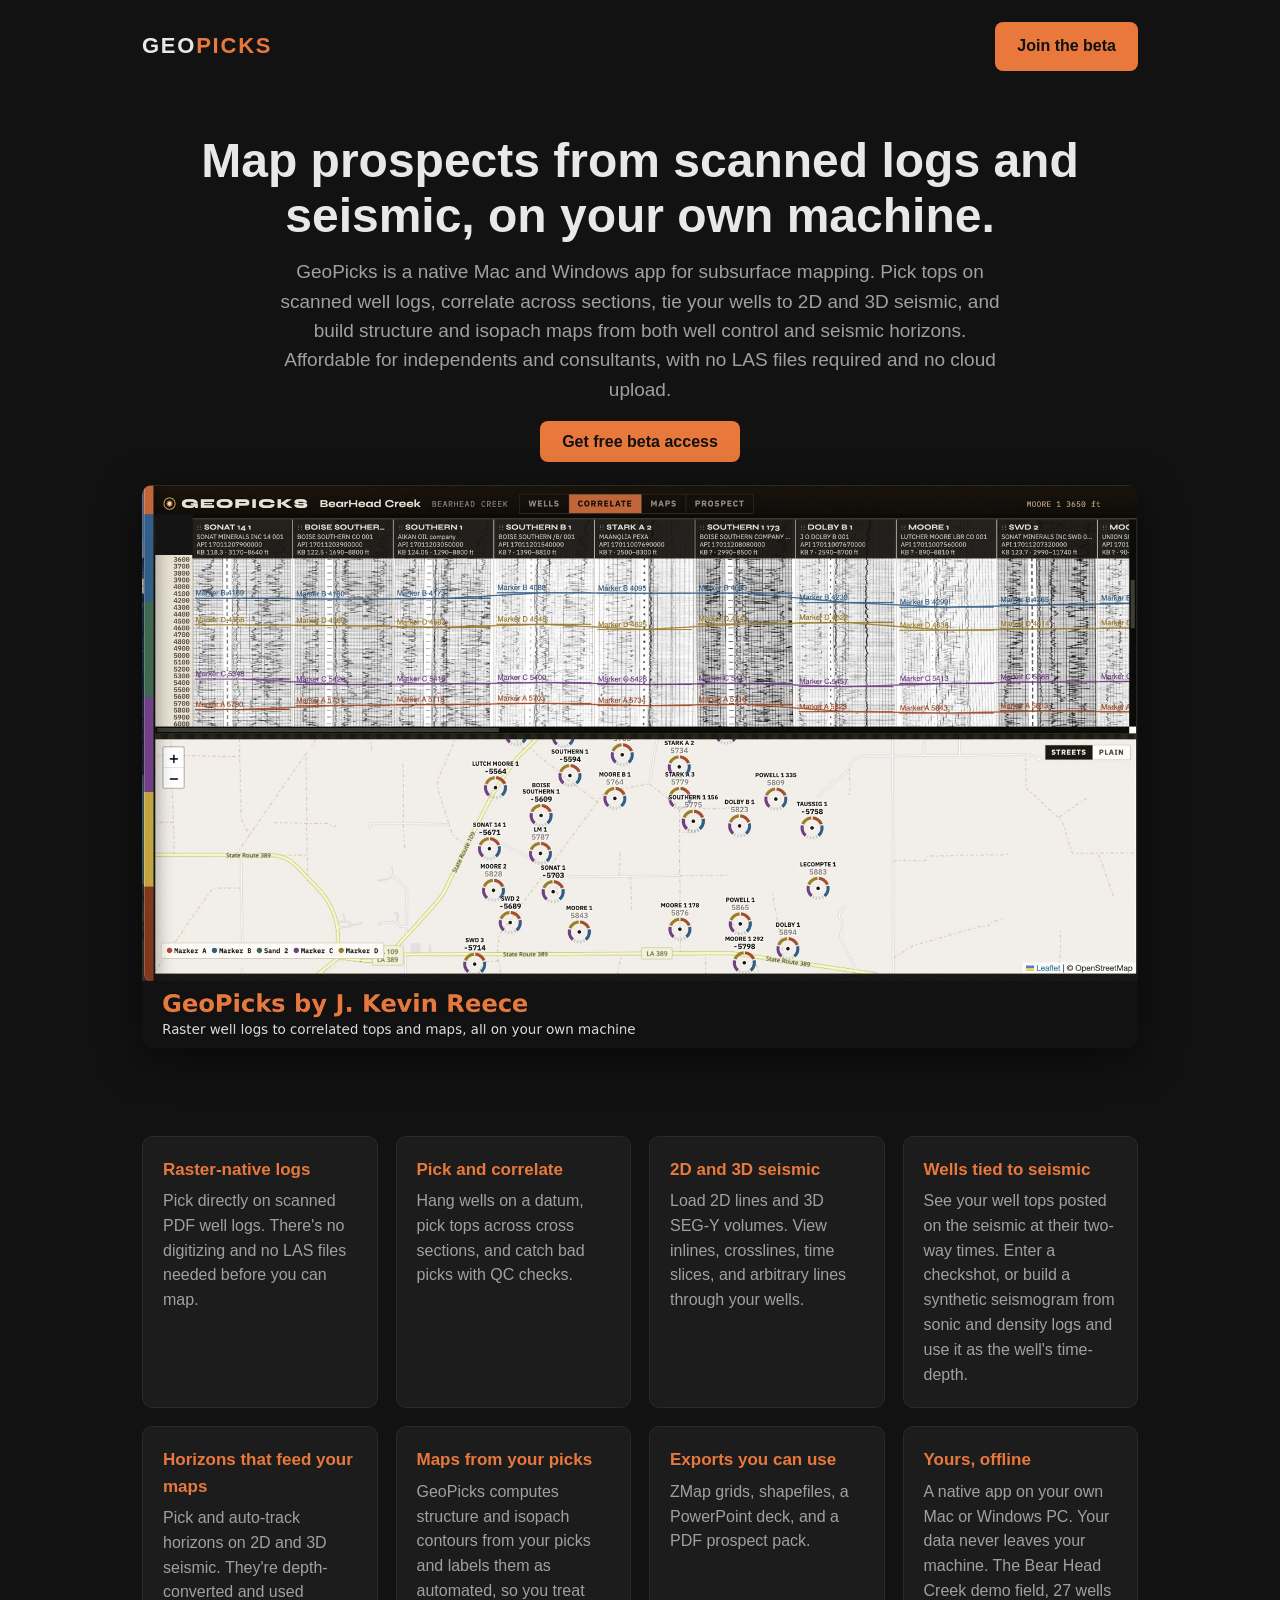
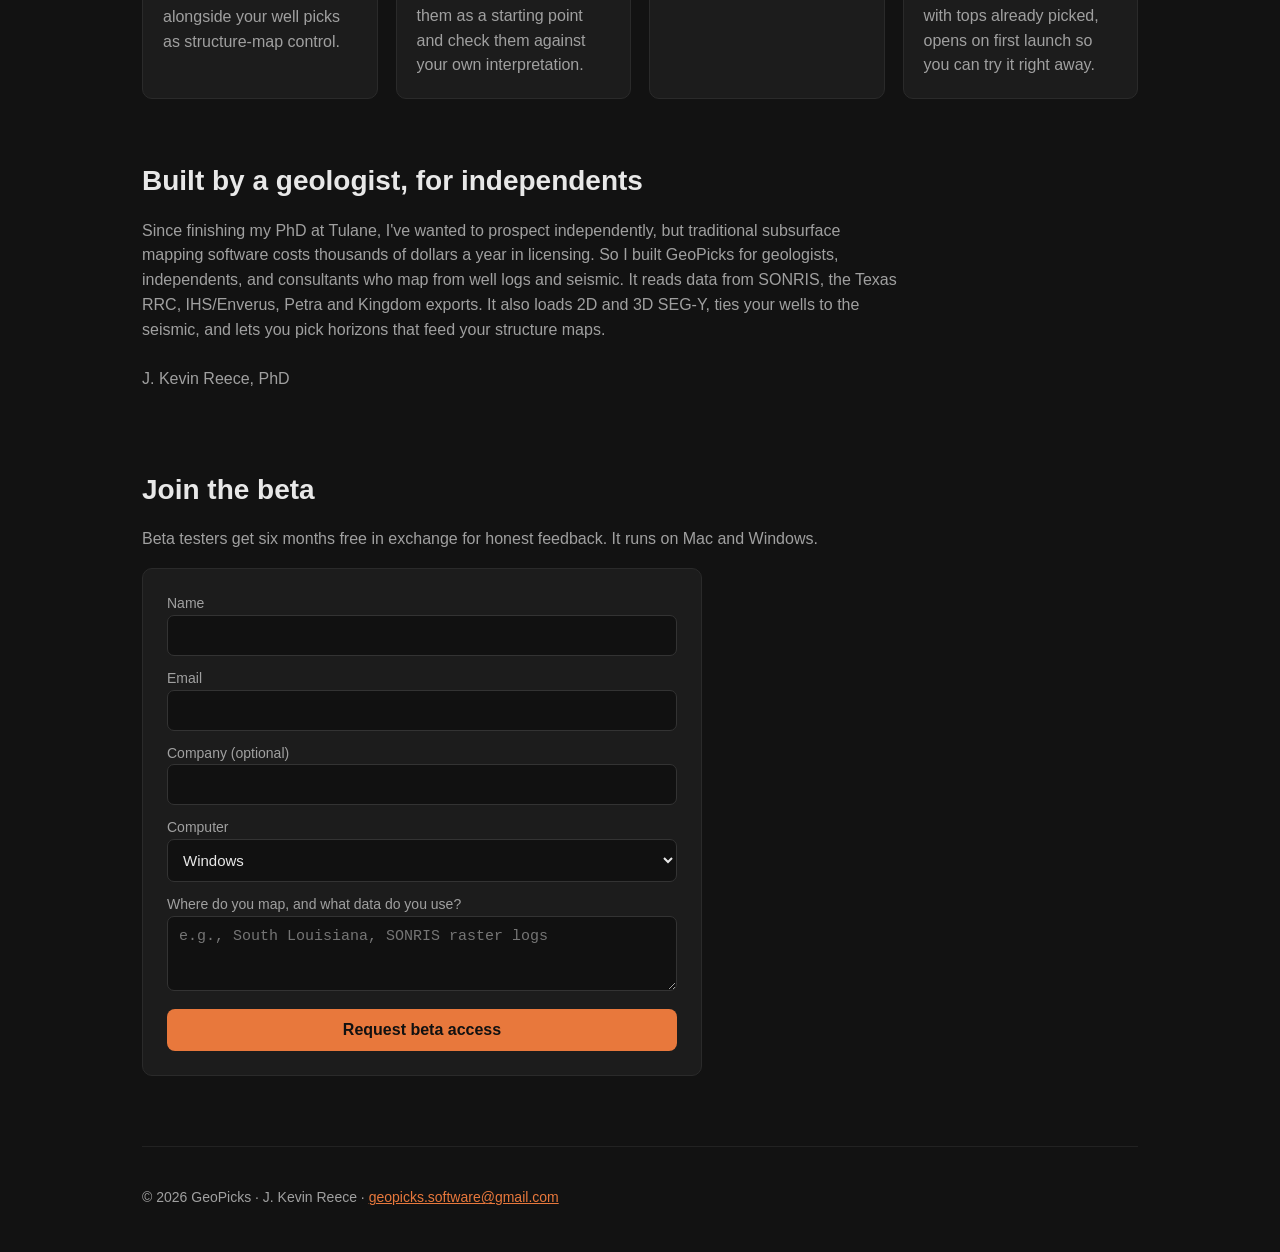
==== index.html @ 038df06c "Add files via upload" ====
<!doctype html><html lang="en"><head><meta charset="utf-8"><meta name="viewport" content="width=device-width,initial-scale=1">
<title>GeoPicks: subsurface mapping from raster well logs and seismic</title>
<meta name="description" content="GeoPicks is a Mac and Windows app for picking tops on scanned PDF well logs, tying wells to 2D and 3D seismic, and building structure and isopach maps from your picks. Runs on your own machine.">
<style>
:root{--o:#e8783c;--bg:#121212;--fg:#e8e8e8;--mut:#a0a0a0}
*{box-sizing:border-box}body{margin:0;font-family:-apple-system,Segoe UI,Roboto,Helvetica,Arial,sans-serif;background:var(--bg);color:var(--fg);line-height:1.55}
.wrap{max-width:1040px;margin:0 auto;padding:0 22px}
header{padding:22px 0;display:flex;justify-content:space-between;align-items:center}
.logo{font-weight:800;letter-spacing:.08em;font-size:22px}.logo span{color:var(--o)}
a.btn,button{background:var(--o);color:#111;border:0;border-radius:8px;padding:12px 22px;font-weight:700;font-size:16px;text-decoration:none;cursor:pointer}
.hero{padding:40px 0 20px;text-align:center}.hero h1{font-size:clamp(30px,5vw,48px);margin:0 0 14px;line-height:1.15}
.hero p{color:var(--mut);font-size:19px;max-width:720px;margin:0 auto 26px}
.shot{margin:30px 0;border-radius:10px;width:100%;box-shadow:0 10px 40px #0008}
.grid{display:grid;grid-template-columns:repeat(auto-fit,minmax(230px,1fr));gap:18px;margin:30px 0}
.ty{background:#1c1c1c;border:1px solid #2a2a2a;border-radius:10px;padding:24px;max-width:560px}.ty h3{margin:0 0 10px;color:var(--o)}.ty p,.ty li{color:var(--mut)}.ty .dl{display:flex;flex-wrap:wrap;gap:10px;margin:14px 0}.err{color:#ff8a80;font-size:14px;margin:0}
[hidden]{display:none!important}a{color:var(--o)}.card{background:#1c1c1c;border:1px solid #2a2a2a;border-radius:10px;padding:20px}.card h3{margin:0 0 6px;color:var(--o);font-size:17px}.card p{margin:0;color:var(--mut)}
section{padding:30px 0}h2{font-size:28px;margin:0 0 12px}
form{background:#1c1c1c;border:1px solid #2a2a2a;border-radius:10px;padding:24px;display:grid;gap:12px;max-width:560px}
input,select,textarea{width:100%;padding:11px;border-radius:7px;border:1px solid #333;background:#111;color:var(--fg);font-size:15px}
label{font-size:14px;color:var(--mut)}footer{color:var(--mut);font-size:14px;padding:40px 0;border-top:1px solid #222;margin-top:40px}
</style></head><body>
<div class="wrap">
<header><div class="logo">GEO<span>PICKS</span></div><a class="btn" href="#beta">Join the beta</a></header>
<div class="hero">
<h1>Map prospects from scanned logs and seismic, on your own machine.</h1>
<p>GeoPicks is a native Mac and Windows app for subsurface mapping. Pick tops on scanned well logs, correlate across sections, tie your wells to 2D and 3D seismic, and build structure and isopach maps from both well control and seismic horizons. Affordable for independents and consultants, with no LAS files required and no cloud upload.</p>
<a class="btn" href="#beta">Get free beta access</a>
<img class="shot" src="screenshot.jpg" alt="GeoPicks correlation panel and basemap for a 27-well Louisiana field">
</div>
<div class="grid">
<div class="card"><h3>Raster-native logs</h3><p>Pick directly on scanned PDF well logs. There's no digitizing and no LAS files needed before you can map.</p></div>
<div class="card"><h3>Pick and correlate</h3><p>Hang wells on a datum, pick tops across cross sections, and catch bad picks with QC checks.</p></div>
<div class="card"><h3>2D and 3D seismic</h3><p>Load 2D lines and 3D SEG-Y volumes. View inlines, crosslines, time slices, and arbitrary lines through your wells.</p></div>
<div class="card"><h3>Wells tied to seismic</h3><p>See your well tops posted on the seismic at their two-way times. Enter a checkshot, or build a synthetic seismogram from sonic and density logs and use it as the well's time-depth.</p></div>
<div class="card"><h3>Horizons that feed your maps</h3><p>Pick and auto-track horizons on 2D and 3D seismic. They're depth-converted and used alongside your well picks as structure-map control.</p></div>
<div class="card"><h3>Maps from your picks</h3><p>GeoPicks computes structure and isopach contours from your picks and labels them as automated, so you treat them as a starting point and check them against your own interpretation.</p></div>
<div class="card"><h3>Exports you can use</h3><p>ZMap grids, shapefiles, a PowerPoint deck, and a PDF prospect pack.</p></div>
<div class="card"><h3>Yours, offline</h3><p>A native app on your own Mac or Windows PC. Your data never leaves your machine. The Bear Head Creek demo field, 27 wells with tops already picked, opens on first launch so you can try it right away.</p></div>
</div>
<section><h2>Built by a geologist, for independents</h2>
<p style="color:var(--mut);max-width:760px">Since finishing my PhD at Tulane, I've wanted to prospect independently, but traditional subsurface mapping software costs thousands of dollars a year in licensing. So I built GeoPicks for geologists, independents, and consultants who map from well logs and seismic. It reads data from SONRIS, the Texas RRC, IHS/Enverus, Petra and Kingdom exports. It also loads 2D and 3D SEG-Y, ties your wells to the seismic, and lets you pick horizons that feed your structure maps. <br><br>J. Kevin Reece, PhD</p></section>
<section id="beta"><h2>Join the beta</h2>
<p style="color:var(--mut)">Beta testers get six months free in exchange for honest feedback. It runs on Mac and Windows.</p>
<form id="betaForm" action="https://formspree.io/f/xjygpvqe" method="POST">
<label>Name<input name="name" required></label>
<label>Email<input type="email" name="email" required></label>
<label>Company (optional)<input name="company"></label>
<label>Computer<select name="platform"><option>Windows</option><option>Mac</option><option>Both</option></select></label>
<label>Where do you map, and what data do you use?<textarea name="notes" rows="3" placeholder="e.g., South Louisiana, SONRIS raster logs"></textarea></label>
<button type="submit">Request beta access</button>
<p class="err" id="betaErr" role="alert" hidden></p>
</form>
<div class="ty" id="betaThanks" tabindex="-1" hidden>
<h3>Thanks, you're in.</h3>
<p>Download GeoPicks for your computer:</p>
<div class="dl">
<a class="btn" id="dlMac" href="https://github.com/reecejk/geopicks-beta/releases/latest/download/GeoPicks-mac.dmg">Download for Mac</a>
<a class="btn" id="dlWin" href="https://github.com/reecejk/geopicks-beta/releases/latest/download/GeoPicks-windows-setup.exe">Download for Windows</a>
</div>
<ul>
<li><b>Mac:</b> open the .dmg and drag GeoPicks into Applications. The first time, right-click GeoPicks and choose Open. On macOS Sequoia, if it won't open, go to System Settings &gt; Privacy &amp; Security and click Open Anyway.</li>
<li><b>Windows:</b> run the installer. If SmartScreen appears, click More info, then Run anyway.</li>
</ul>
<p>The beta isn't code-signed yet, which is why you'll see those warnings. Full install notes are on the <a href="https://github.com/reecejk/geopicks-beta#readme">download page</a>.</p>
<p>GeoPicks needs a license key to run. I sign each key myself, so your free 6-month beta key will come by email from me within 1 business day.</p>
<p>Questions or feedback: <a href="mailto:geopicks.software@gmail.com">geopicks.software@gmail.com</a></p>
</div>
<script>
(function(){
  var f=document.getElementById('betaForm'); if(!f||!window.fetch||!window.FormData) return;
  var ty=document.getElementById('betaThanks'), err=document.getElementById('betaErr'), btn=f.querySelector('button[type=submit]');
  f.addEventListener('submit',function(e){
    e.preventDefault(); err.hidden=true; btn.disabled=true; btn.textContent='Sending...';
    var plat=(f.elements.platform.value||'').toLowerCase();
    fetch(f.action,{method:'POST',body:new FormData(f),headers:{'Accept':'application/json'}})
      .then(function(r){ if(!r.ok) throw new Error('status '+r.status);
        document.getElementById('dlMac').hidden=(plat==='windows');
        document.getElementById('dlWin').hidden=(plat==='mac');
        f.hidden=true; ty.hidden=false; ty.focus(); })
      .catch(function(){
        btn.disabled=false; btn.textContent='Request beta access';
        err.innerHTML='Sorry, that didn\'t go through. Please try again, or email <a href="mailto:geopicks.software@gmail.com">geopicks.software@gmail.com</a> and I\'ll get you set up.';
        err.hidden=false; });
  });
})();
</script>
</section>
<footer>© 2026 GeoPicks · J. Kevin Reece · <a href="mailto:geopicks.software@gmail.com">geopicks.software@gmail.com</a></footer>
</div></body></html>
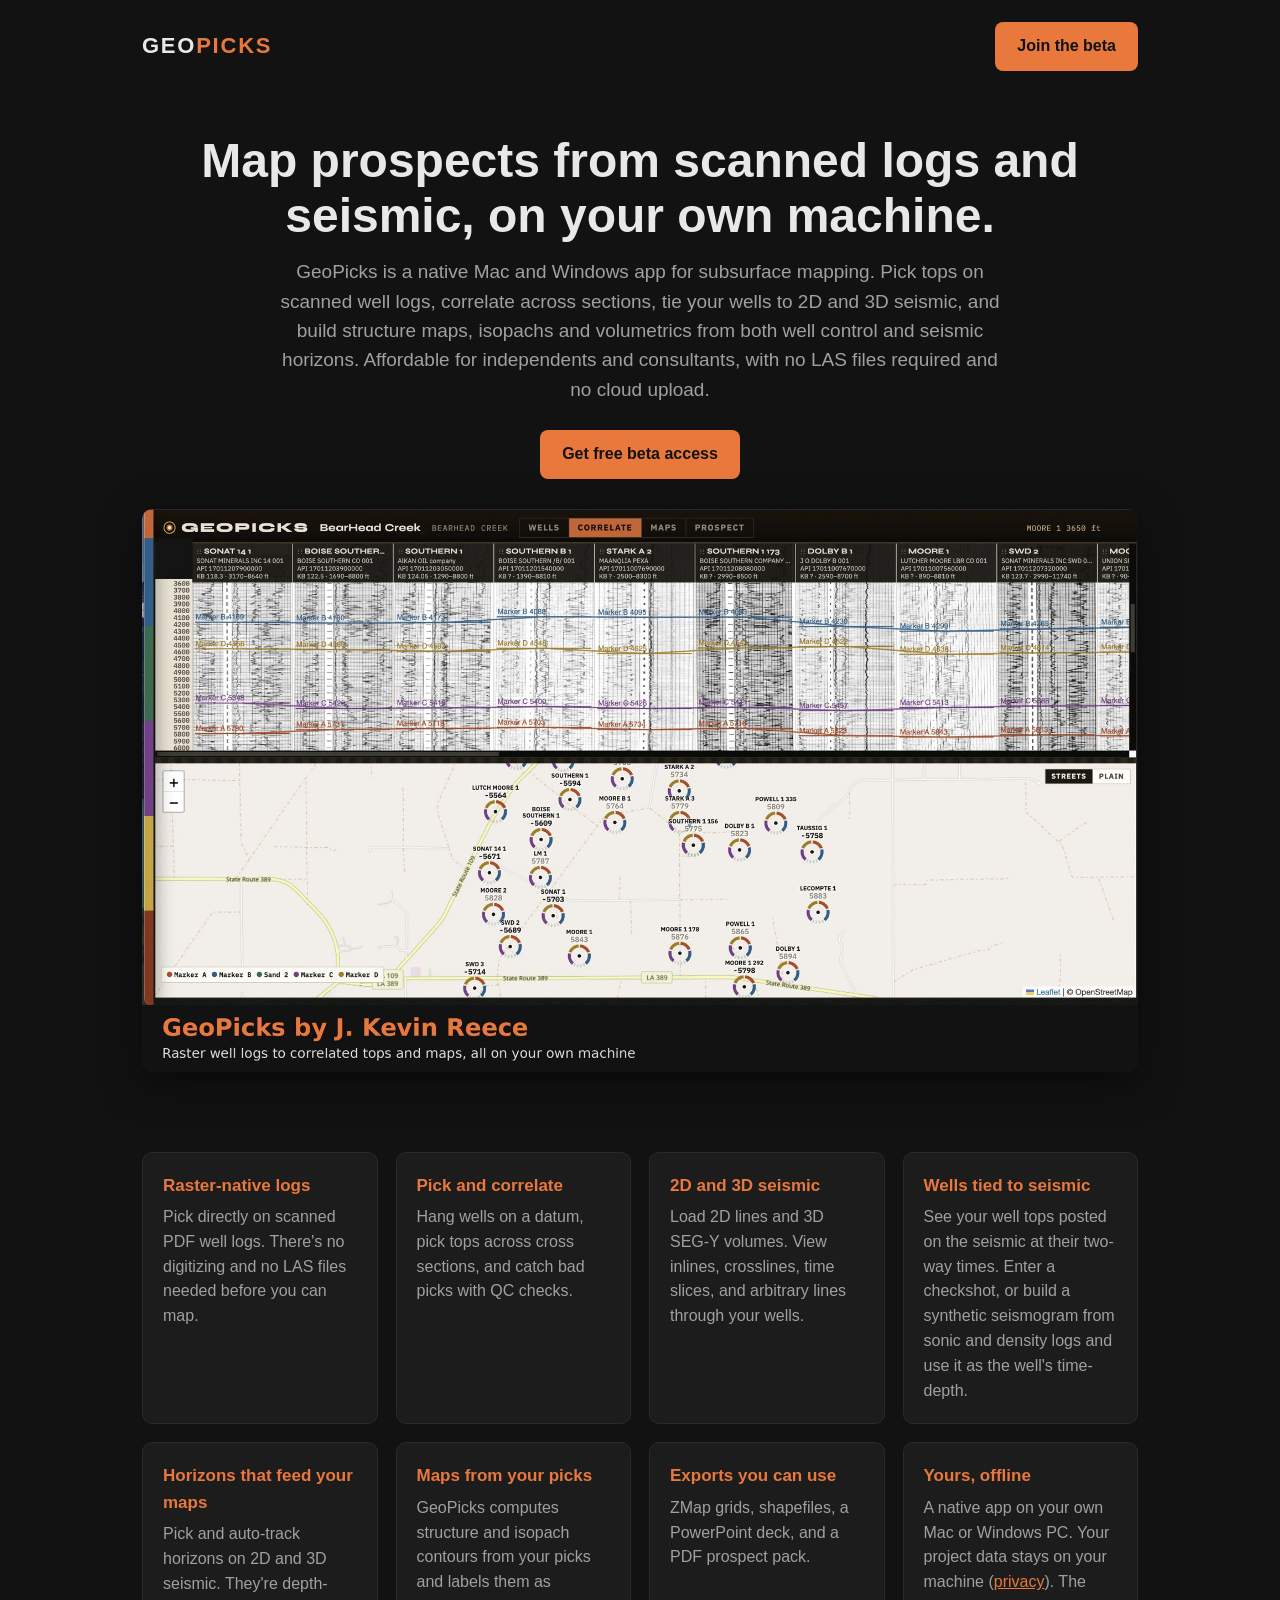
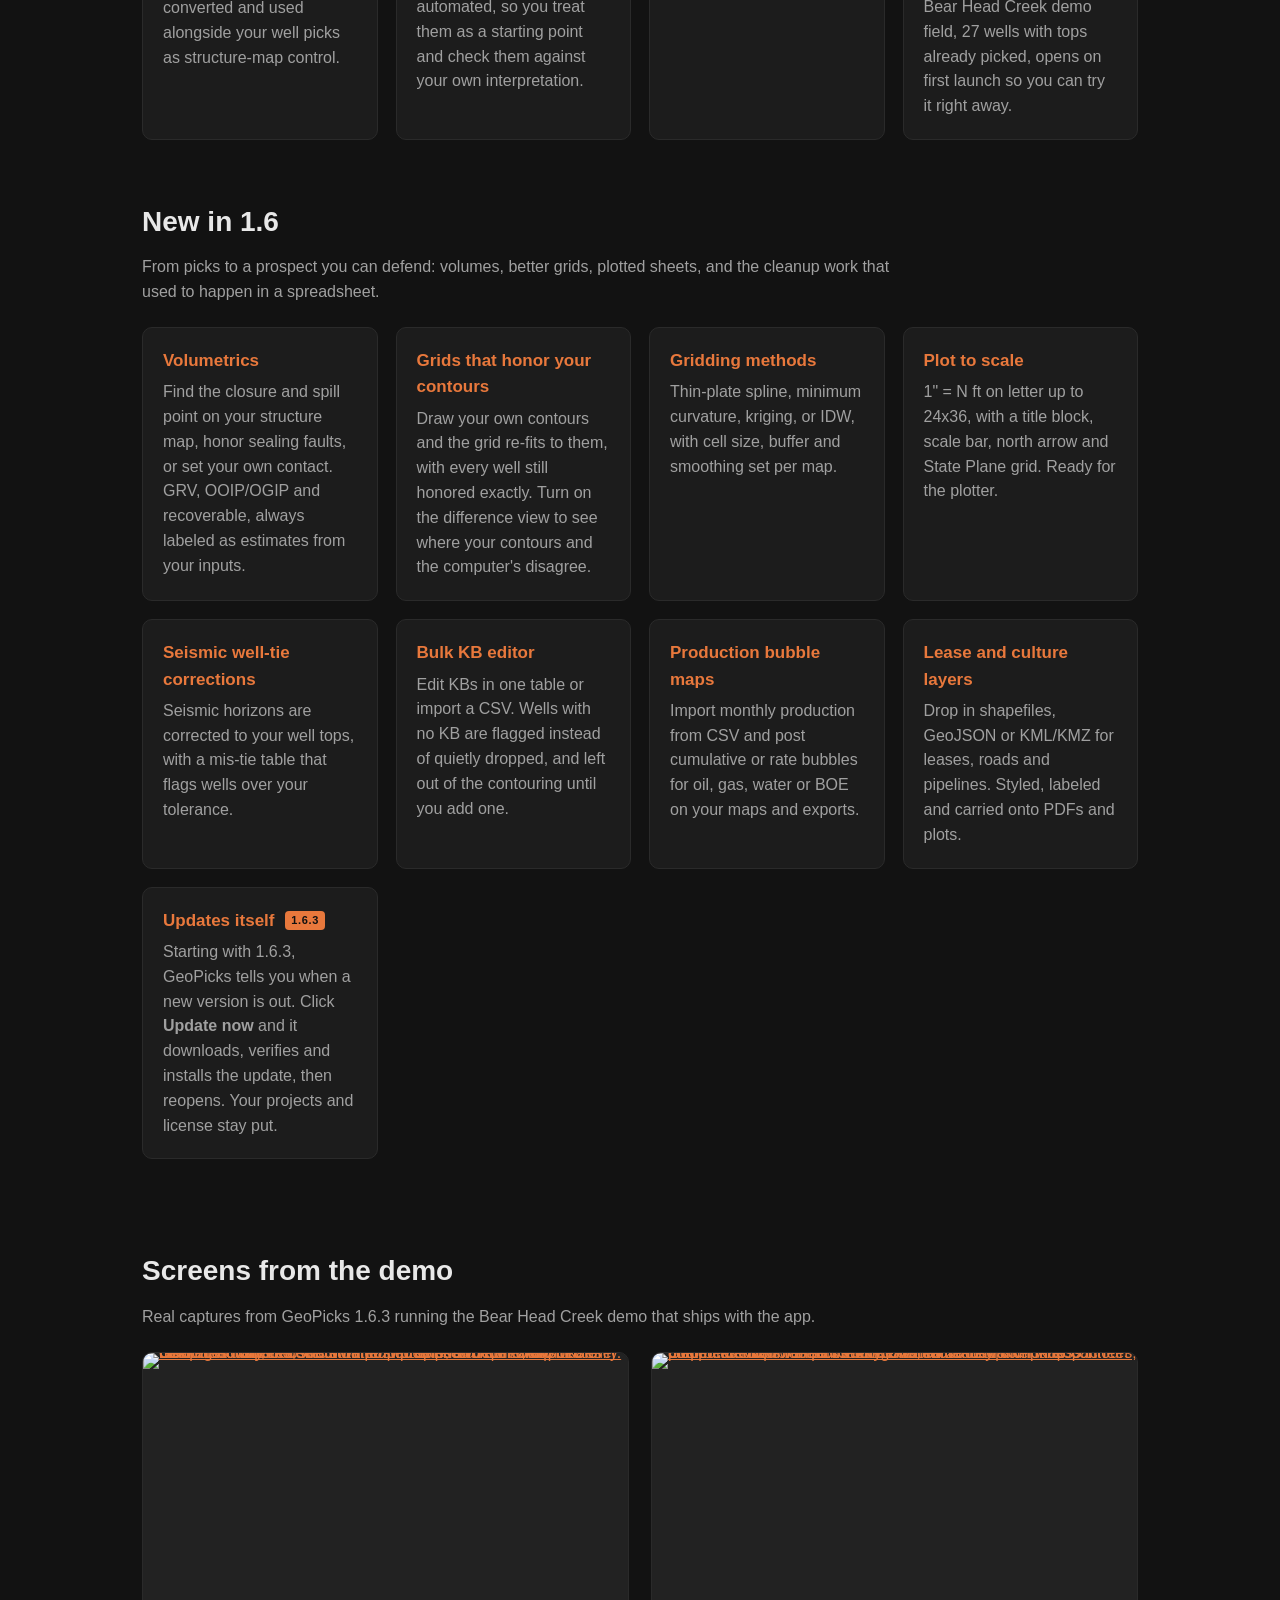
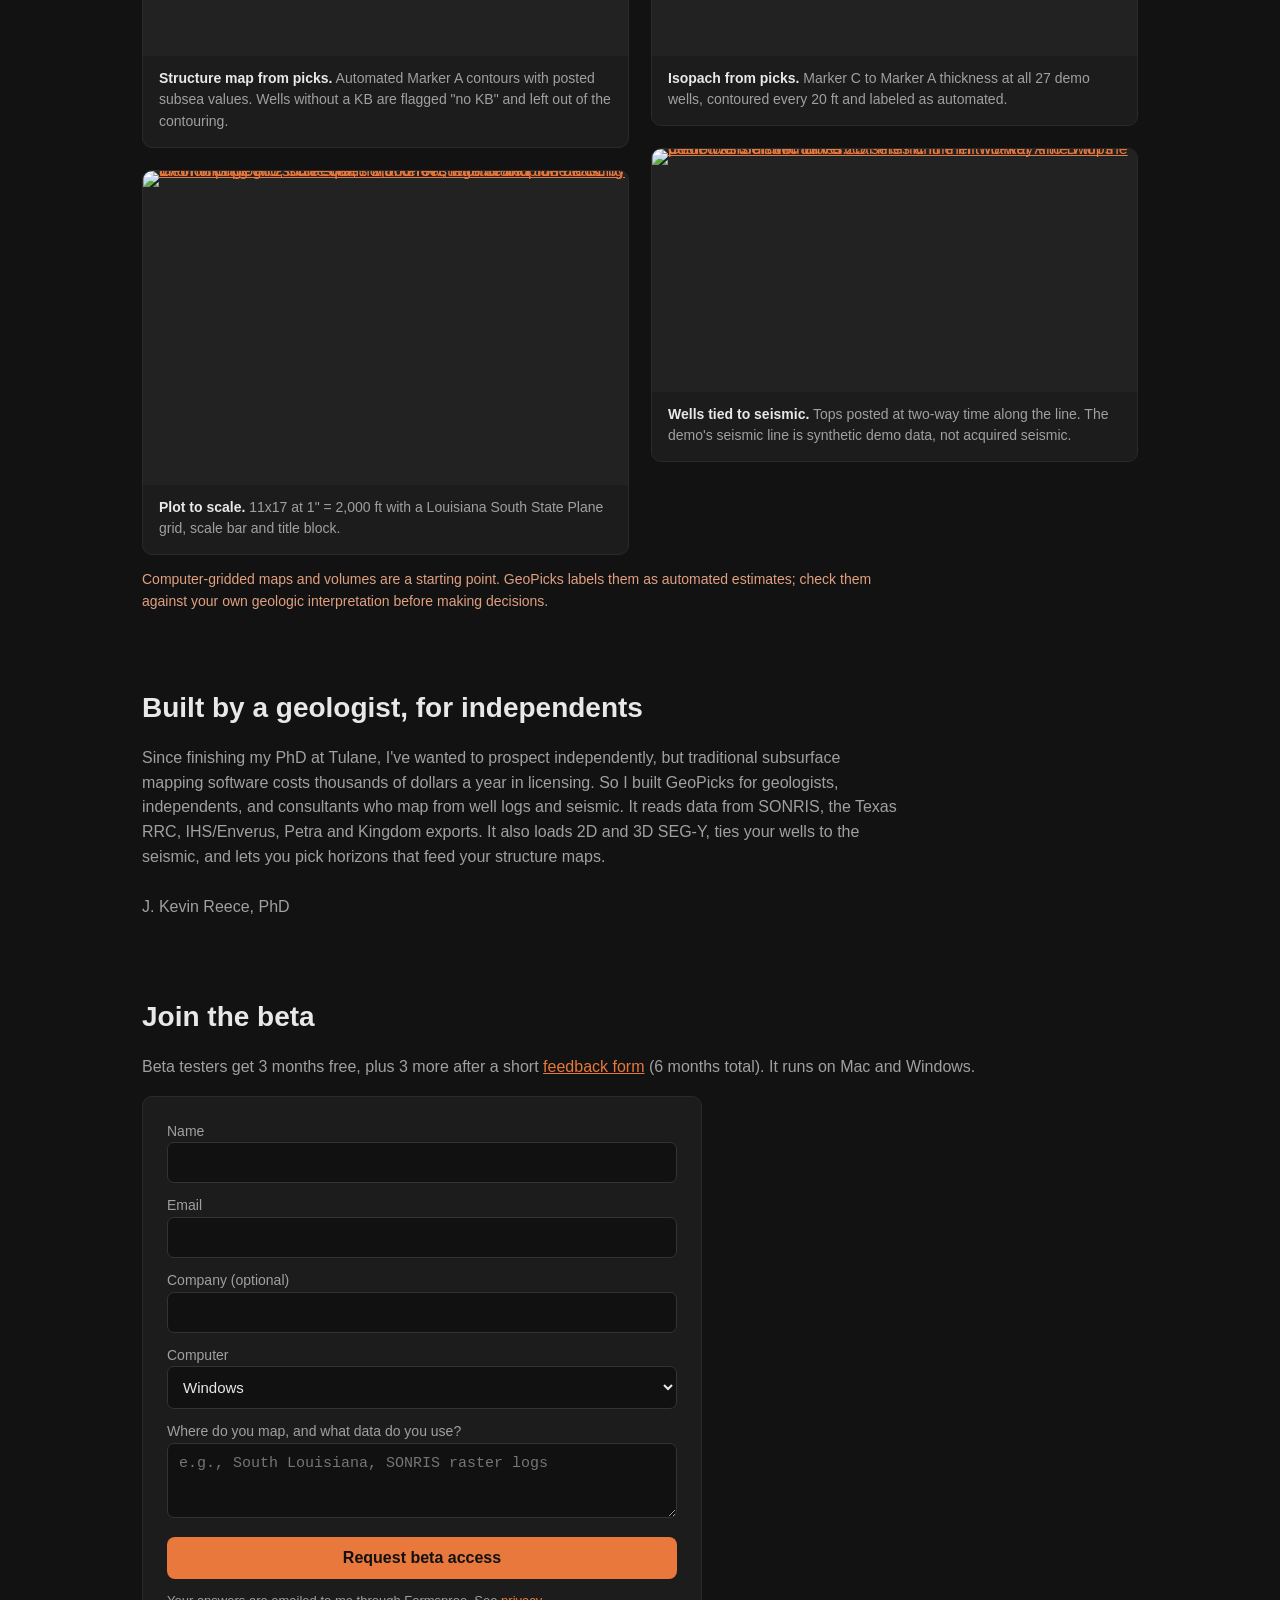
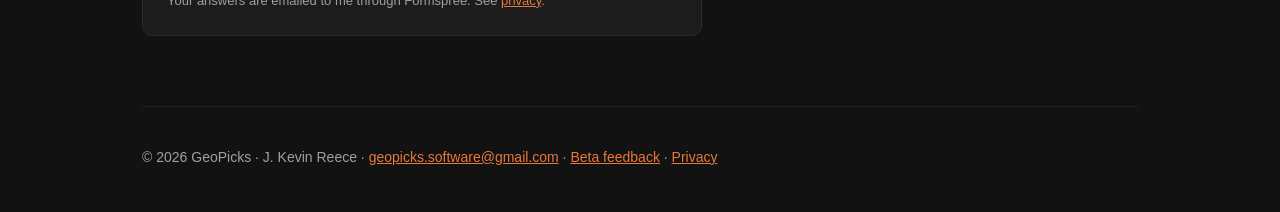
==== commit 239af00b: "Add files via upload" ====
--- a/index.html
+++ b/index.html
@@ -1,31 +1,53 @@
 <!doctype html><html lang="en"><head><meta charset="utf-8"><meta name="viewport" content="width=device-width,initial-scale=1">
 <title>GeoPicks: subsurface mapping from raster well logs and seismic</title>
-<meta name="description" content="GeoPicks is a Mac and Windows app for picking tops on scanned PDF well logs, tying wells to 2D and 3D seismic, and building structure and isopach maps from your picks. Runs on your own machine.">
+<meta name="description" content="GeoPicks is a Mac and Windows app for picking tops on scanned PDF well logs, tying wells to 2D and 3D seismic, and building structure, isopach and volumetric maps from your picks. Runs on your own machine.">
+<link rel="canonical" href="https://getgeopicks.com/">
+<link rel="icon" href="favicon.svg" type="image/svg+xml"><link rel="icon" href="favicon-32.png" sizes="32x32" type="image/png"><link rel="apple-touch-icon" href="apple-touch-icon.png">
+<meta name="theme-color" content="#121212">
+<meta property="og:type" content="website">
+<meta property="og:site_name" content="GeoPicks">
+<meta property="og:title" content="GeoPicks: subsurface mapping from raster well logs and seismic">
+<meta property="og:description" content="Pick tops on scanned logs, tie wells to seismic, and build structure maps, volumetrics and plotted sheets on your own Mac or Windows PC. Free beta.">
+<meta property="og:url" content="https://getgeopicks.com/">
+<meta property="og:image" content="https://getgeopicks.com/og.jpg">
+<meta property="og:image:width" content="1200"><meta property="og:image:height" content="630">
+<meta property="og:image:alt" content="GeoPicks wordmark over a Marker A structure map plotted to scale from the Bear Head Creek demo">
+<meta name="twitter:card" content="summary_large_image">
+<meta name="twitter:title" content="GeoPicks: subsurface mapping from raster well logs and seismic">
+<meta name="twitter:description" content="Pick tops on scanned logs, tie wells to seismic, and build structure maps, volumetrics and plotted sheets on your own Mac or Windows PC. Free beta.">
+<meta name="twitter:image" content="https://getgeopicks.com/og.jpg">
 <style>
 :root{--o:#e8783c;--bg:#121212;--fg:#e8e8e8;--mut:#a0a0a0}
 *{box-sizing:border-box}body{margin:0;font-family:-apple-system,Segoe UI,Roboto,Helvetica,Arial,sans-serif;background:var(--bg);color:var(--fg);line-height:1.55}
 .wrap{max-width:1040px;margin:0 auto;padding:0 22px}
-header{padding:22px 0;display:flex;justify-content:space-between;align-items:center}
+header{padding:22px 0;display:flex;justify-content:space-between;align-items:center;gap:12px}
 .logo{font-weight:800;letter-spacing:.08em;font-size:22px}.logo span{color:var(--o)}
-a.btn,button{background:var(--o);color:#111;border:0;border-radius:8px;padding:12px 22px;font-weight:700;font-size:16px;text-decoration:none;cursor:pointer}
+a.btn,button{background:var(--o);color:#111;border:0;border-radius:8px;padding:12px 22px;font-weight:700;font-size:16px;text-decoration:none;cursor:pointer;display:inline-block}
 .hero{padding:40px 0 20px;text-align:center}.hero h1{font-size:clamp(30px,5vw,48px);margin:0 0 14px;line-height:1.15}
 .hero p{color:var(--mut);font-size:19px;max-width:720px;margin:0 auto 26px}
-.shot{margin:30px 0;border-radius:10px;width:100%;box-shadow:0 10px 40px #0008}
-.grid{display:grid;grid-template-columns:repeat(auto-fit,minmax(230px,1fr));gap:18px;margin:30px 0}
+.shot{margin:30px 0;border-radius:10px;width:100%;height:auto;box-shadow:0 10px 40px #0008}
+.grid{display:grid;grid-template-columns:repeat(auto-fit,minmax(230px,1fr));gap:18px;margin:22px 0 30px}
 .ty{background:#1c1c1c;border:1px solid #2a2a2a;border-radius:10px;padding:24px;max-width:560px}.ty h3{margin:0 0 10px;color:var(--o)}.ty p,.ty li{color:var(--mut)}.ty .dl{display:flex;flex-wrap:wrap;gap:10px;margin:14px 0}.err{color:#ff8a80;font-size:14px;margin:0}
 [hidden]{display:none!important}a{color:var(--o)}.card{background:#1c1c1c;border:1px solid #2a2a2a;border-radius:10px;padding:20px}.card h3{margin:0 0 6px;color:var(--o);font-size:17px}.card p{margin:0;color:var(--mut)}
-section{padding:30px 0}h2{font-size:28px;margin:0 0 12px}
+.card .tag{display:inline-block;font-size:11px;font-weight:700;letter-spacing:.06em;color:#111;background:var(--o);border-radius:4px;padding:1px 6px;margin-left:6px;vertical-align:2px}
+section{padding:30px 0}h2{font-size:28px;margin:0 0 12px}.lede{color:var(--mut);max-width:760px;margin:0 0 6px}
+.gal{display:grid;grid-template-columns:1fr 1fr;gap:22px;margin:22px 0 8px;align-items:start}.gal .col{display:grid;gap:22px}
+.gal figure{margin:0;background:#1c1c1c;border:1px solid #2a2a2a;border-radius:10px;overflow:hidden}
+.gal a{display:block;line-height:0}.gal img{width:100%;height:auto;display:block;background:#222}
+.gal figcaption{padding:12px 16px 14px;color:var(--mut);font-size:14px}.gal figcaption b{color:var(--fg)}
+.caution{color:#e0a080;font-size:14px;max-width:760px}
 form{background:#1c1c1c;border:1px solid #2a2a2a;border-radius:10px;padding:24px;display:grid;gap:12px;max-width:560px}
 input,select,textarea{width:100%;padding:11px;border-radius:7px;border:1px solid #333;background:#111;color:var(--fg);font-size:15px}
 label{font-size:14px;color:var(--mut)}footer{color:var(--mut);font-size:14px;padding:40px 0;border-top:1px solid #222;margin-top:40px}
+@media (max-width:760px){.gal{grid-template-columns:1fr}.hero p{font-size:17px}header a.btn{padding:10px 14px;font-size:15px}}
 </style></head><body>
 <div class="wrap">
 <header><div class="logo">GEO<span>PICKS</span></div><a class="btn" href="#beta">Join the beta</a></header>
 <div class="hero">
 <h1>Map prospects from scanned logs and seismic, on your own machine.</h1>
-<p>GeoPicks is a native Mac and Windows app for subsurface mapping. Pick tops on scanned well logs, correlate across sections, tie your wells to 2D and 3D seismic, and build structure and isopach maps from both well control and seismic horizons. Affordable for independents and consultants, with no LAS files required and no cloud upload.</p>
+<p>GeoPicks is a native Mac and Windows app for subsurface mapping. Pick tops on scanned well logs, correlate across sections, tie your wells to 2D and 3D seismic, and build structure maps, isopachs and volumetrics from both well control and seismic horizons. Affordable for independents and consultants, with no LAS files required and no cloud upload.</p>
 <a class="btn" href="#beta">Get free beta access</a>
-<img class="shot" src="screenshot.jpg" alt="GeoPicks correlation panel and basemap for a 27-well Louisiana field">
+<img class="shot" src="screenshot.jpg" width="1800" height="1017" alt="GeoPicks correlation panel and basemap for a 27-well Louisiana field">
 </div>
 <div class="grid">
 <div class="card"><h3>Raster-native logs</h3><p>Pick directly on scanned PDF well logs. There's no digitizing and no LAS files needed before you can map.</p></div>
@@ -35,12 +57,47 @@
 <div class="card"><h3>Horizons that feed your maps</h3><p>Pick and auto-track horizons on 2D and 3D seismic. They're depth-converted and used alongside your well picks as structure-map control.</p></div>
 <div class="card"><h3>Maps from your picks</h3><p>GeoPicks computes structure and isopach contours from your picks and labels them as automated, so you treat them as a starting point and check them against your own interpretation.</p></div>
 <div class="card"><h3>Exports you can use</h3><p>ZMap grids, shapefiles, a PowerPoint deck, and a PDF prospect pack.</p></div>
-<div class="card"><h3>Yours, offline</h3><p>A native app on your own Mac or Windows PC. Your data never leaves your machine. The Bear Head Creek demo field, 27 wells with tops already picked, opens on first launch so you can try it right away.</p></div>
+<div class="card"><h3>Yours, offline</h3><p>A native app on your own Mac or Windows PC. Your project data stays on your machine (<a href="privacy.html">privacy</a>). The Bear Head Creek demo field, 27 wells with tops already picked, opens on first launch so you can try it right away.</p></div>
 </div>
+
+<section id="new"><h2>New in 1.6</h2>
+<p class="lede">From picks to a prospect you can defend: volumes, better grids, plotted sheets, and the cleanup work that used to happen in a spreadsheet.</p>
+<div class="grid">
+<div class="card"><h3>Volumetrics</h3><p>Find the closure and spill point on your structure map, honor sealing faults, or set your own contact. GRV, OOIP/OGIP and recoverable, always labeled as estimates from your inputs.</p></div>
+<div class="card"><h3>Grids that honor your contours</h3><p>Draw your own contours and the grid re-fits to them, with every well still honored exactly. Turn on the difference view to see where your contours and the computer's disagree.</p></div>
+<div class="card"><h3>Gridding methods</h3><p>Thin-plate spline, minimum curvature, kriging, or IDW, with cell size, buffer and smoothing set per map.</p></div>
+<div class="card"><h3>Plot to scale</h3><p>1" = N ft on letter up to 24x36, with a title block, scale bar, north arrow and State Plane grid. Ready for the plotter.</p></div>
+<div class="card"><h3>Seismic well-tie corrections</h3><p>Seismic horizons are corrected to your well tops, with a mis-tie table that flags wells over your tolerance.</p></div>
+<div class="card"><h3>Bulk KB editor</h3><p>Edit KBs in one table or import a CSV. Wells with no KB are flagged instead of quietly dropped, and left out of the contouring until you add one.</p></div>
+<div class="card"><h3>Production bubble maps</h3><p>Import monthly production from CSV and post cumulative or rate bubbles for oil, gas, water or BOE on your maps and exports.</p></div>
+<div class="card"><h3>Lease and culture layers</h3><p>Drop in shapefiles, GeoJSON or KML/KMZ for leases, roads and pipelines. Styled, labeled and carried onto PDFs and plots.</p></div>
+<div class="card"><h3>Updates itself <span class="tag">1.6.3</span></h3><p>Starting with 1.6.3, GeoPicks tells you when a new version is out. Click <b>Update now</b> and it downloads, verifies and installs the update, then reopens. Your projects and license stay put.</p></div>
+</div>
+</section>
+
+<section id="screens"><h2>Screens from the demo</h2>
+<p class="lede">Real captures from GeoPicks 1.6.3 running the Bear Head Creek demo that ships with the app.</p>
+<div class="gal">
+<div class="col">
+<figure><a href="images/structure-map.jpg"><img src="images/structure-map.jpg" width="1600" height="1000" loading="lazy" decoding="async" alt="GeoPicks Maps tab: automated Marker A structure map of the Bear Head Creek demo with posted subsea depths, dashed computer contours, wells without a KB shown as hollow circles marked no KB, the seismic line in purple, and the caution banner reading Automated structure map: computed from well picks only. Use cautiously."></a>
+<figcaption><b>Structure map from picks.</b> Automated Marker A contours with posted subsea values. Wells without a KB are flagged "no KB" and left out of the contouring.</figcaption></figure>
+<figure><a href="images/plot-to-scale-sheet.jpg"><img src="images/plot-to-scale-sheet.jpg" width="1602" height="1037" loading="lazy" decoding="async" alt="GeoPicks plot-to-scale sheet: Marker A structure map on an 11 by 17 inch page at 1 inch equals 2,000 feet, with State Plane easting and northing grid, scale bar, north arrow, legend and title block."></a>
+<figcaption><b>Plot to scale.</b> 11x17 at 1" = 2,000 ft with a Louisiana South State Plane grid, scale bar and title block.</figcaption></figure>
+</div>
+<div class="col">
+<figure><a href="images/isopach-map.jpg"><img src="images/isopach-map.jpg" width="1600" height="1000" loading="lazy" decoding="async" alt="GeoPicks Maps tab: automated Marker C to Marker A isopach map of the Bear Head Creek demo, with interval thickness in feet posted at each of the 27 wells, dashed 20-foot computer contours, and the caution banner reading Automated isopach map: computed from well picks only. Use cautiously."></a>
+<figcaption><b>Isopach from picks.</b> Marker C to Marker A thickness at all 27 demo wells, contoured every 20 ft and labeled as automated.</figcaption></figure>
+<figure><a href="images/seismic-well-ties.jpg"><img src="images/seismic-well-ties.jpg" width="1600" height="800" loading="lazy" decoding="async" alt="GeoPicks Seismic tab: a 2D seismic line in two-way time with the demo wells drawn as vertical lines and their Marker A to D tops posted at their tied times."></a>
+<figcaption><b>Wells tied to seismic.</b> Tops posted at two-way time along the line. The demo's seismic line is synthetic demo data, not acquired seismic.</figcaption></figure>
+</div>
+</div>
+<p class="caution">Computer-gridded maps and volumes are a starting point. GeoPicks labels them as automated estimates; check them against your own geologic interpretation before making decisions.</p>
+</section>
+
 <section><h2>Built by a geologist, for independents</h2>
 <p style="color:var(--mut);max-width:760px">Since finishing my PhD at Tulane, I've wanted to prospect independently, but traditional subsurface mapping software costs thousands of dollars a year in licensing. So I built GeoPicks for geologists, independents, and consultants who map from well logs and seismic. It reads data from SONRIS, the Texas RRC, IHS/Enverus, Petra and Kingdom exports. It also loads 2D and 3D SEG-Y, ties your wells to the seismic, and lets you pick horizons that feed your structure maps. <br><br>J. Kevin Reece, PhD</p></section>
 <section id="beta"><h2>Join the beta</h2>
-<p style="color:var(--mut)">Beta testers get six months free in exchange for honest feedback. It runs on Mac and Windows.</p>
+<p style="color:var(--mut)">Beta testers get 3 months free, plus 3 more after a short <a href="feedback.html">feedback form</a> (6 months total). It runs on Mac and Windows.</p>
 <form id="betaForm" action="https://formspree.io/f/xjygpvqe" method="POST">
 <label>Name<input name="name" required></label>
 <label>Email<input type="email" name="email" required></label>
@@ -49,6 +106,7 @@
 <label>Where do you map, and what data do you use?<textarea name="notes" rows="3" placeholder="e.g., South Louisiana, SONRIS raster logs"></textarea></label>
 <button type="submit">Request beta access</button>
 <p class="err" id="betaErr" role="alert" hidden></p>
+<p style="font-size:13px;color:var(--mut);margin:0">Your answers are emailed to me through Formspree. See <a href="privacy.html">privacy</a>.</p>
 </form>
 <div class="ty" id="betaThanks" tabindex="-1" hidden>
 <h3>Thanks, you're in.</h3>
@@ -62,7 +120,8 @@
 <li><b>Windows:</b> run the installer. If SmartScreen appears, click More info, then Run anyway.</li>
 </ul>
 <p>The beta isn't code-signed yet, which is why you'll see those warnings. Full install notes are on the <a href="https://github.com/reecejk/geopicks-beta#readme">download page</a>.</p>
-<p>GeoPicks needs a license key to run. I sign each key myself, so your free 6-month beta key will come by email from me within 1 business day.</p>
+<p>You only install once. From 1.6.3 on, GeoPicks offers new versions itself: click <b>Update now</b> in the app. On a Mac, keep GeoPicks in your Applications folder so it can update in place.</p>
+<p>GeoPicks needs a license key to run. I sign each key myself, so your free 3-month beta key will come by email from me within 1 business day.</p>
 <p>Questions or feedback: <a href="mailto:geopicks.software@gmail.com">geopicks.software@gmail.com</a></p>
 </div>
 <script>
@@ -85,5 +144,5 @@
 })();
 </script>
 </section>
-<footer>© 2026 GeoPicks · J. Kevin Reece · <a href="mailto:geopicks.software@gmail.com">geopicks.software@gmail.com</a></footer>
+<footer>© 2026 GeoPicks · J. Kevin Reece · <a href="mailto:geopicks.software@gmail.com">geopicks.software@gmail.com</a> · <a href="feedback.html">Beta feedback</a> · <a href="privacy.html">Privacy</a></footer>
 </div></body></html>
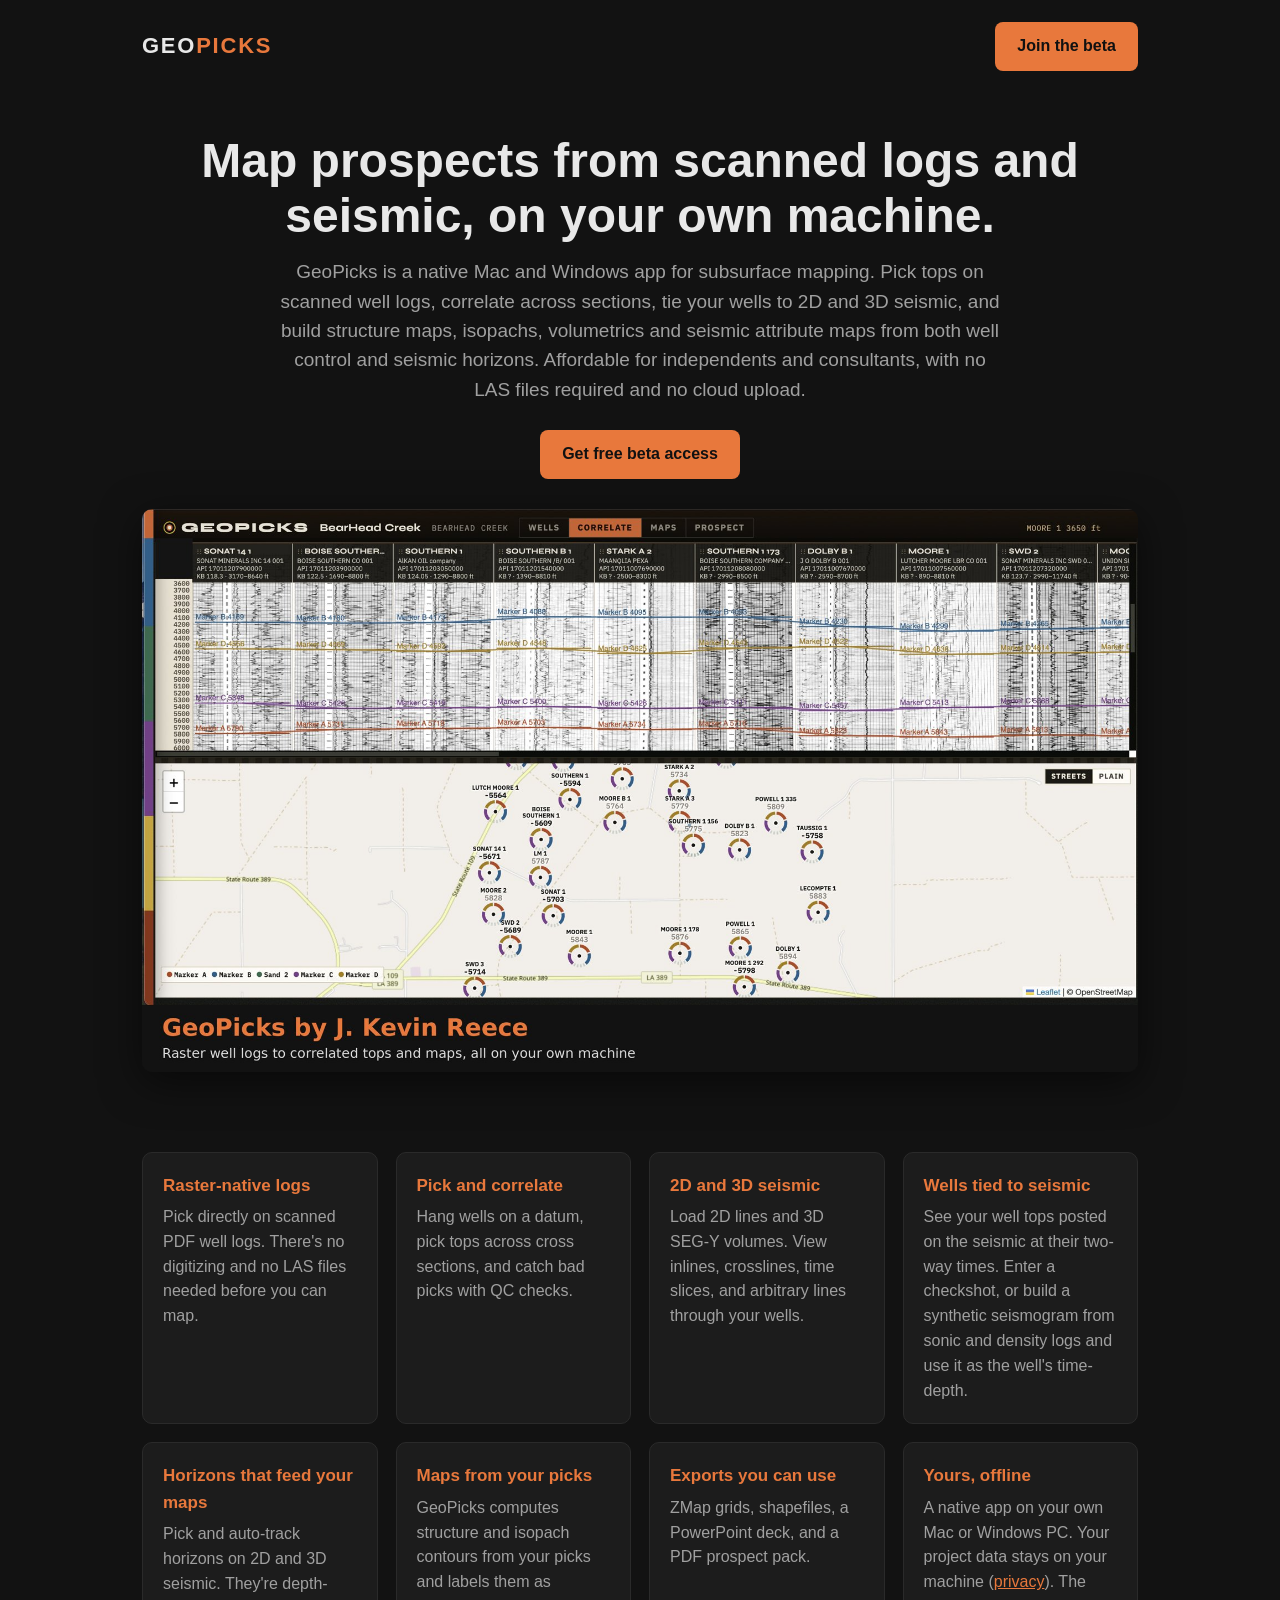
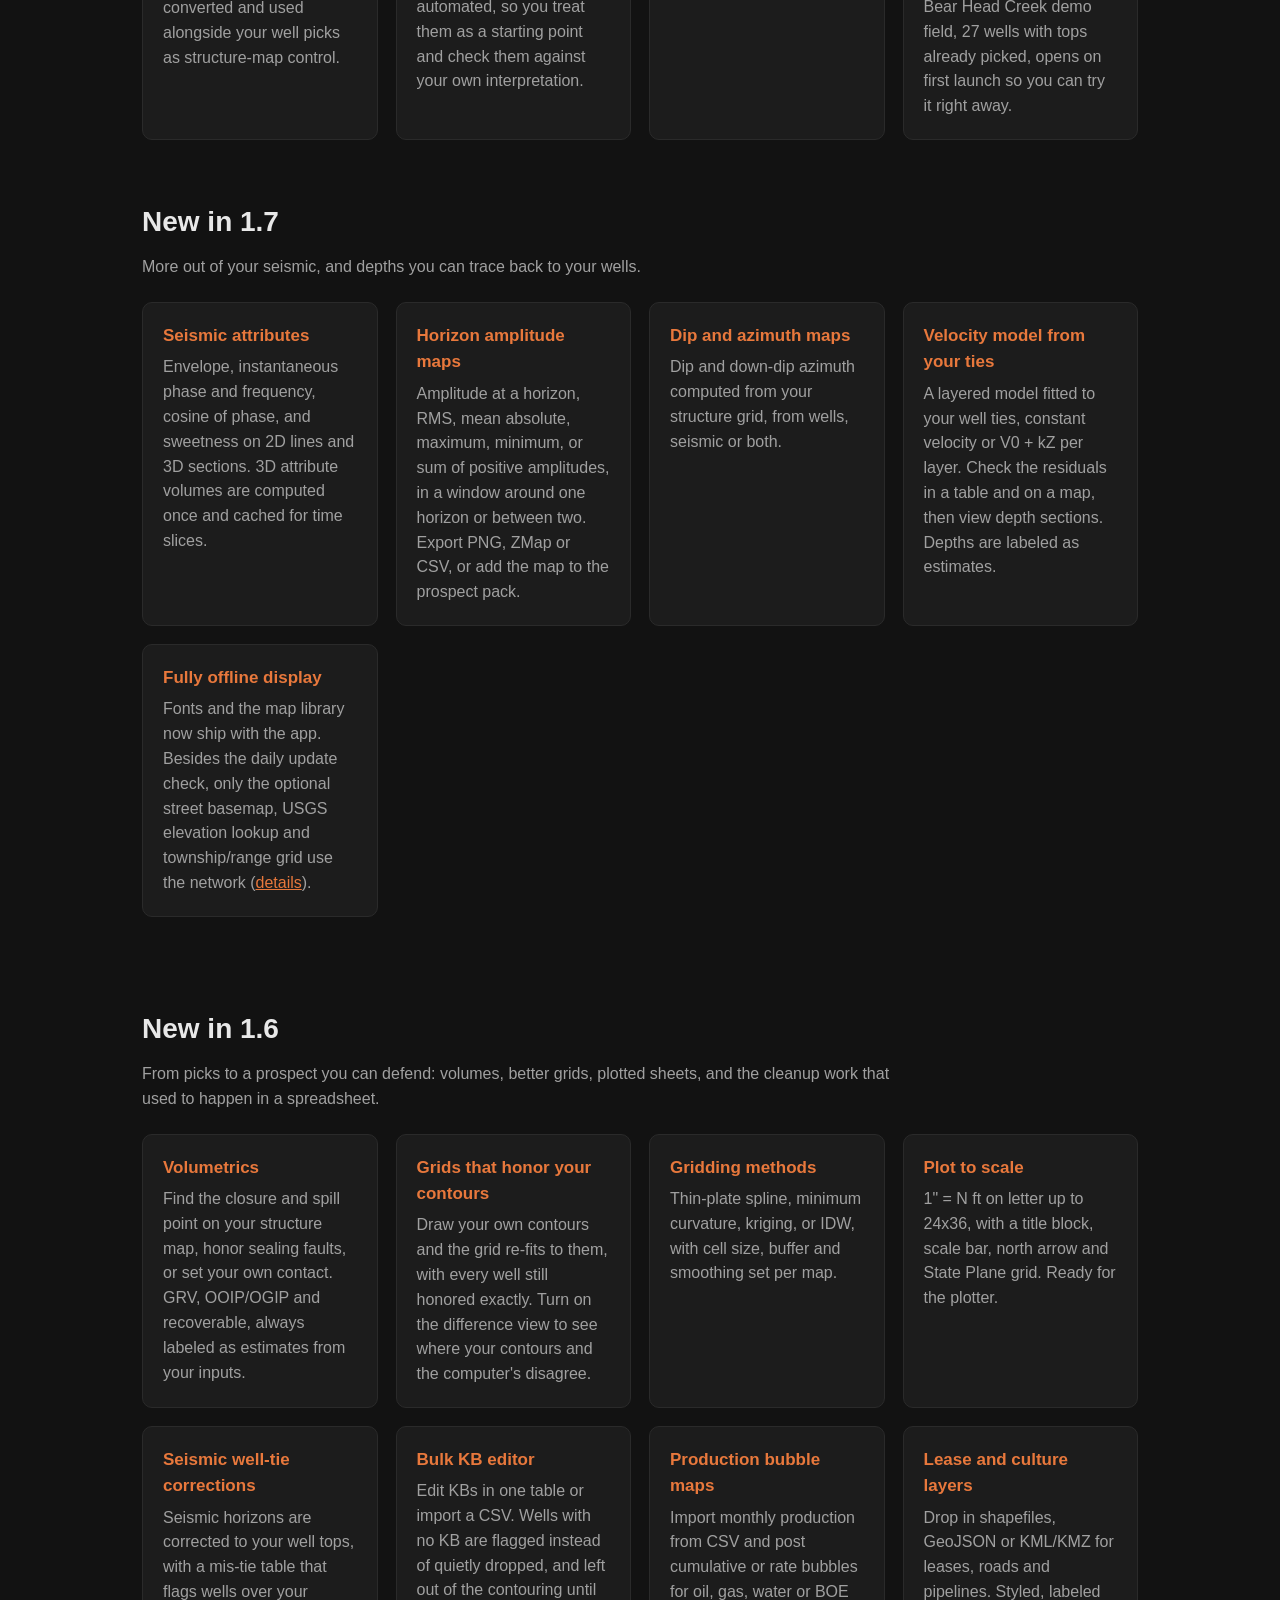
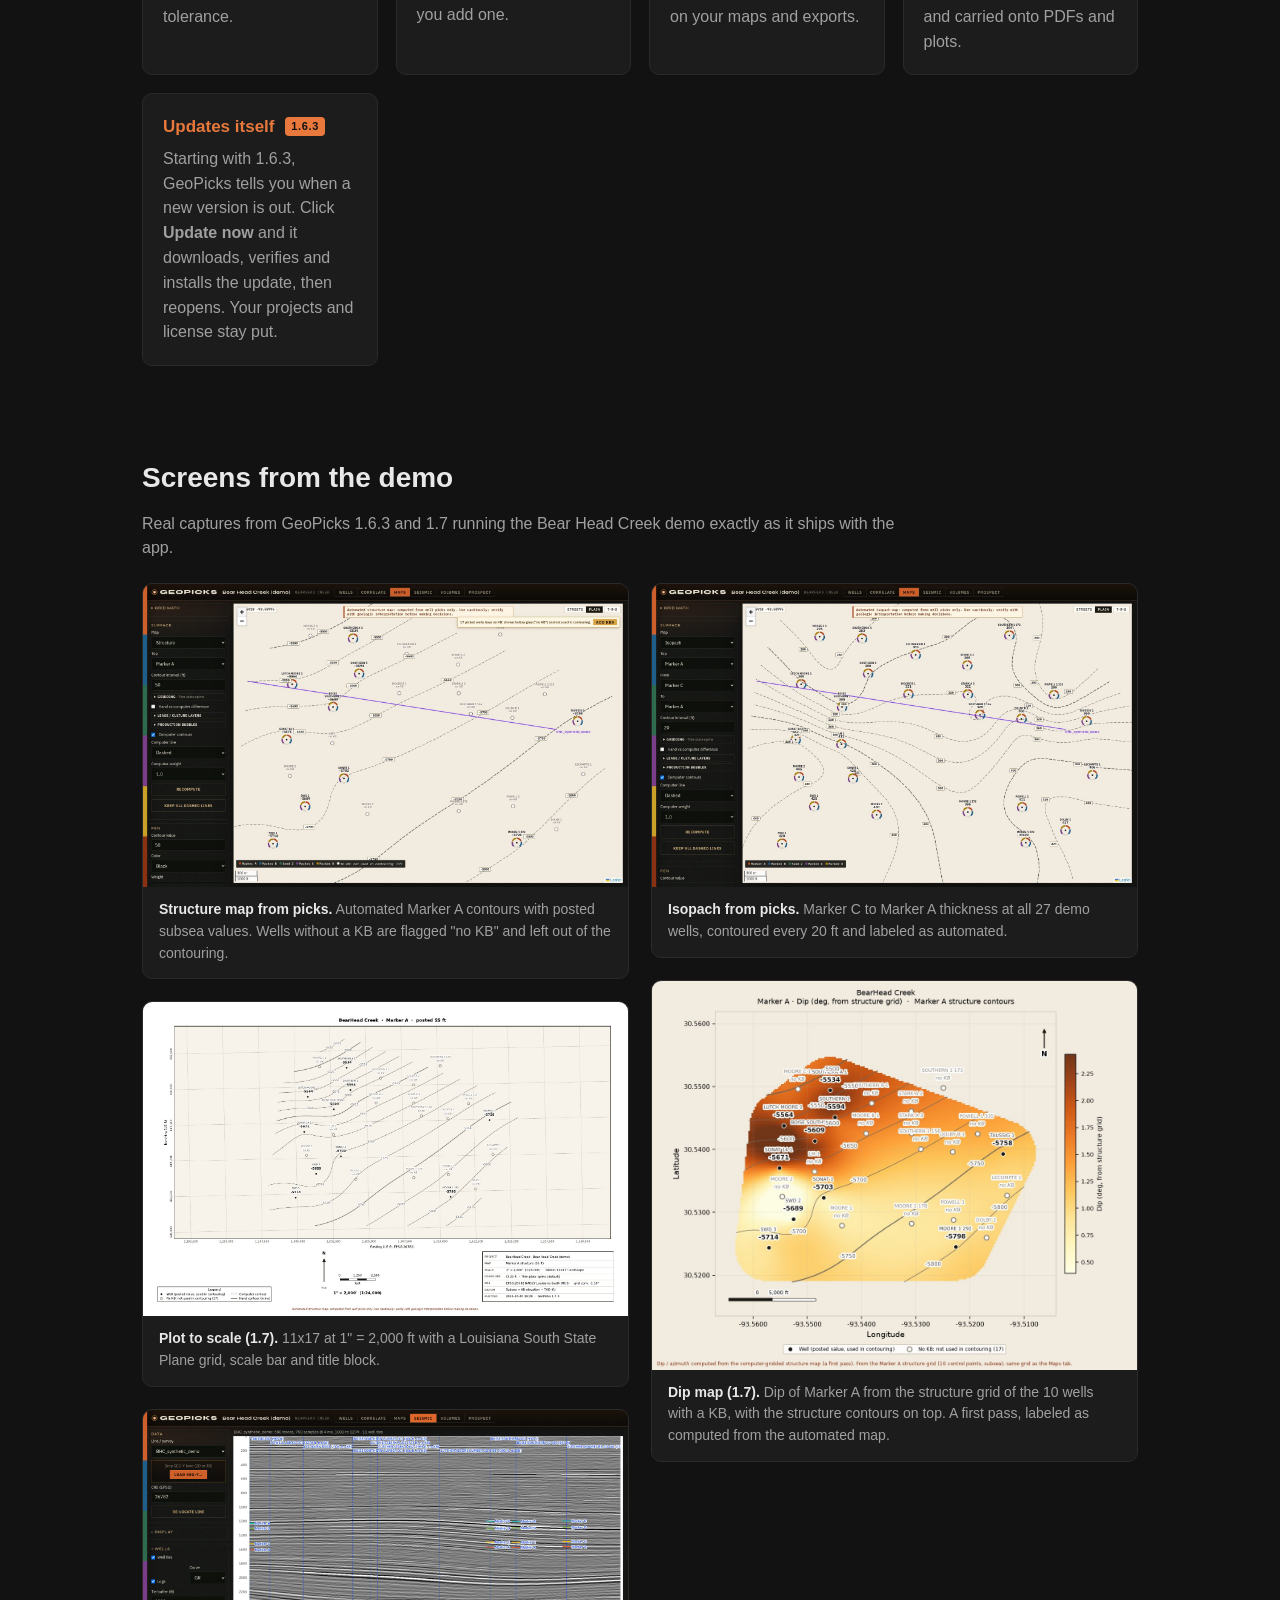
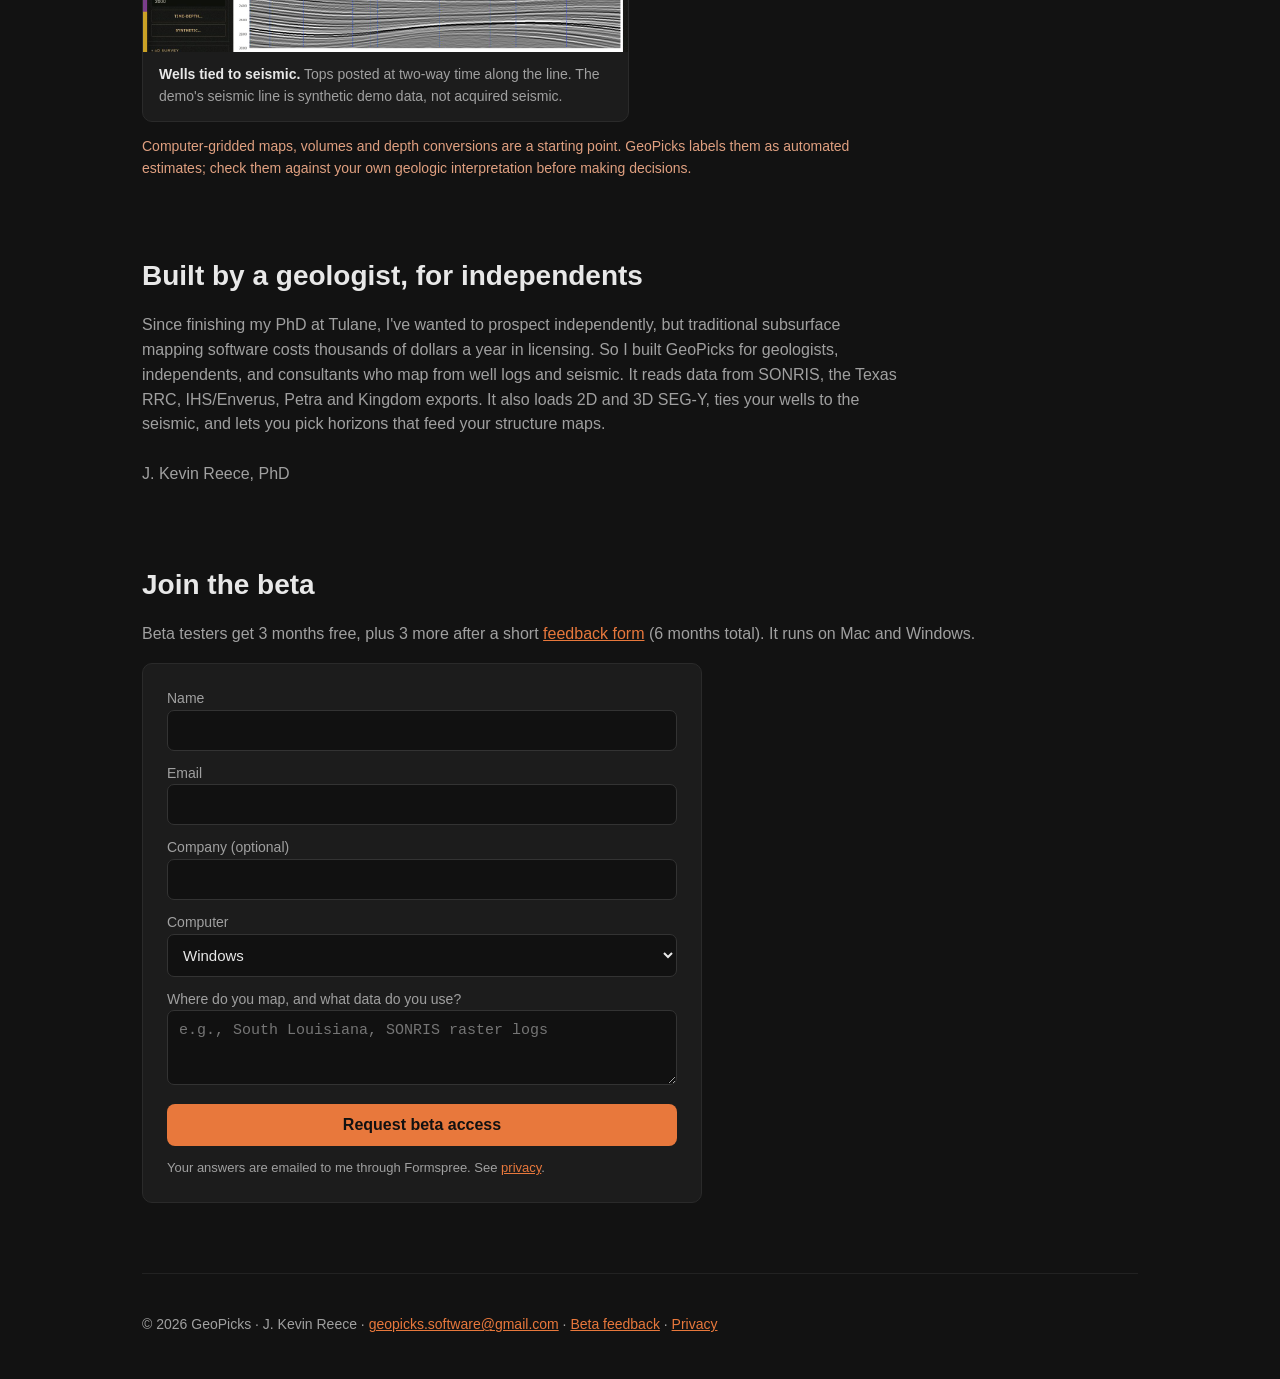
==== commit f50a13b6: "Add files via upload" ====
--- a/index.html
+++ b/index.html
@@ -45,7 +45,7 @@
 <header><div class="logo">GEO<span>PICKS</span></div><a class="btn" href="#beta">Join the beta</a></header>
 <div class="hero">
 <h1>Map prospects from scanned logs and seismic, on your own machine.</h1>
-<p>GeoPicks is a native Mac and Windows app for subsurface mapping. Pick tops on scanned well logs, correlate across sections, tie your wells to 2D and 3D seismic, and build structure maps, isopachs and volumetrics from both well control and seismic horizons. Affordable for independents and consultants, with no LAS files required and no cloud upload.</p>
+<p>GeoPicks is a native Mac and Windows app for subsurface mapping. Pick tops on scanned well logs, correlate across sections, tie your wells to 2D and 3D seismic, and build structure maps, isopachs, volumetrics and seismic attribute maps from both well control and seismic horizons. Affordable for independents and consultants, with no LAS files required and no cloud upload.</p>
 <a class="btn" href="#beta">Get free beta access</a>
 <img class="shot" src="screenshot.jpg" width="1800" height="1017" alt="GeoPicks correlation panel and basemap for a 27-well Louisiana field">
 </div>
@@ -59,6 +59,17 @@
 <div class="card"><h3>Exports you can use</h3><p>ZMap grids, shapefiles, a PowerPoint deck, and a PDF prospect pack.</p></div>
 <div class="card"><h3>Yours, offline</h3><p>A native app on your own Mac or Windows PC. Your project data stays on your machine (<a href="privacy.html">privacy</a>). The Bear Head Creek demo field, 27 wells with tops already picked, opens on first launch so you can try it right away.</p></div>
 </div>
+
+<section id="new17"><h2>New in 1.7</h2>
+<p class="lede">More out of your seismic, and depths you can trace back to your wells.</p>
+<div class="grid">
+<div class="card"><h3>Seismic attributes</h3><p>Envelope, instantaneous phase and frequency, cosine of phase, and sweetness on 2D lines and 3D sections. 3D attribute volumes are computed once and cached for time slices.</p></div>
+<div class="card"><h3>Horizon amplitude maps</h3><p>Amplitude at a horizon, RMS, mean absolute, maximum, minimum, or sum of positive amplitudes, in a window around one horizon or between two. Export PNG, ZMap or CSV, or add the map to the prospect pack.</p></div>
+<div class="card"><h3>Dip and azimuth maps</h3><p>Dip and down-dip azimuth computed from your structure grid, from wells, seismic or both.</p></div>
+<div class="card"><h3>Velocity model from your ties</h3><p>A layered model fitted to your well ties, constant velocity or V0 + kZ per layer. Check the residuals in a table and on a map, then view depth sections. Depths are labeled as estimates.</p></div>
+<div class="card"><h3>Fully offline display</h3><p>Fonts and the map library now ship with the app. Besides the daily update check, only the optional street basemap, USGS elevation lookup and township/range grid use the network (<a href="privacy.html">details</a>).</p></div>
+</div>
+</section>
 
 <section id="new"><h2>New in 1.6</h2>
 <p class="lede">From picks to a prospect you can defend: volumes, better grids, plotted sheets, and the cleanup work that used to happen in a spreadsheet.</p>
@@ -76,22 +87,24 @@
 </section>
 
 <section id="screens"><h2>Screens from the demo</h2>
-<p class="lede">Real captures from GeoPicks 1.6.3 running the Bear Head Creek demo that ships with the app.</p>
+<p class="lede">Real captures from GeoPicks 1.6.3 and 1.7 running the Bear Head Creek demo exactly as it ships with the app.</p>
 <div class="gal">
 <div class="col">
 <figure><a href="images/structure-map.jpg"><img src="images/structure-map.jpg" width="1600" height="1000" loading="lazy" decoding="async" alt="GeoPicks Maps tab: automated Marker A structure map of the Bear Head Creek demo with posted subsea depths, dashed computer contours, wells without a KB shown as hollow circles marked no KB, the seismic line in purple, and the caution banner reading Automated structure map: computed from well picks only. Use cautiously."></a>
 <figcaption><b>Structure map from picks.</b> Automated Marker A contours with posted subsea values. Wells without a KB are flagged "no KB" and left out of the contouring.</figcaption></figure>
-<figure><a href="images/plot-to-scale-sheet.jpg"><img src="images/plot-to-scale-sheet.jpg" width="1602" height="1037" loading="lazy" decoding="async" alt="GeoPicks plot-to-scale sheet: Marker A structure map on an 11 by 17 inch page at 1 inch equals 2,000 feet, with State Plane easting and northing grid, scale bar, north arrow, legend and title block."></a>
-<figcaption><b>Plot to scale.</b> 11x17 at 1" = 2,000 ft with a Louisiana South State Plane grid, scale bar and title block.</figcaption></figure>
+<figure><a href="images/plot-to-scale-sheet-v170.jpg"><img src="images/plot-to-scale-sheet-v170.jpg" width="1602" height="1037" loading="lazy" decoding="async" alt="GeoPicks plot-to-scale sheet: Marker A structure map on an 11 by 17 inch page at 1 inch equals 2,000 feet, with State Plane easting and northing grid, scale bar, north arrow, legend and title block."></a>
+<figcaption><b>Plot to scale (1.7).</b> 11x17 at 1" = 2,000 ft with a Louisiana South State Plane grid, scale bar and title block.</figcaption></figure>
+<figure><a href="images/seismic-well-ties.jpg"><img src="images/seismic-well-ties.jpg" width="1600" height="800" loading="lazy" decoding="async" alt="GeoPicks Seismic tab: a 2D seismic line in two-way time with the demo wells drawn as vertical lines and their Marker A to D tops posted at their tied times."></a>
+<figcaption><b>Wells tied to seismic.</b> Tops posted at two-way time along the line. The demo's seismic line is synthetic demo data, not acquired seismic.</figcaption></figure>
 </div>
 <div class="col">
 <figure><a href="images/isopach-map.jpg"><img src="images/isopach-map.jpg" width="1600" height="1000" loading="lazy" decoding="async" alt="GeoPicks Maps tab: automated Marker C to Marker A isopach map of the Bear Head Creek demo, with interval thickness in feet posted at each of the 27 wells, dashed 20-foot computer contours, and the caution banner reading Automated isopach map: computed from well picks only. Use cautiously."></a>
 <figcaption><b>Isopach from picks.</b> Marker C to Marker A thickness at all 27 demo wells, contoured every 20 ft and labeled as automated.</figcaption></figure>
-<figure><a href="images/seismic-well-ties.jpg"><img src="images/seismic-well-ties.jpg" width="1600" height="800" loading="lazy" decoding="async" alt="GeoPicks Seismic tab: a 2D seismic line in two-way time with the demo wells drawn as vertical lines and their Marker A to D tops posted at their tied times."></a>
-<figcaption><b>Wells tied to seismic.</b> Tops posted at two-way time along the line. The demo's seismic line is synthetic demo data, not acquired seismic.</figcaption></figure>
+<figure><a href="images/dip-map.jpg"><img src="images/dip-map.jpg" width="1204" height="966" loading="lazy" decoding="async" alt="GeoPicks 1.7 dip map of Marker A for the Bear Head Creek demo: dip in degrees shaded from pale yellow to dark brown, computed from the structure grid, with Marker A structure contours, posted subsea depths, wells without a KB shown as hollow circles marked no KB, and the note that dip is computed from the computer-gridded structure map."></a>
+<figcaption><b>Dip map (1.7).</b> Dip of Marker A from the structure grid of the 10 wells with a KB, with the structure contours on top. A first pass, labeled as computed from the automated map.</figcaption></figure>
 </div>
 </div>
-<p class="caution">Computer-gridded maps and volumes are a starting point. GeoPicks labels them as automated estimates; check them against your own geologic interpretation before making decisions.</p>
+<p class="caution">Computer-gridded maps, volumes and depth conversions are a starting point. GeoPicks labels them as automated estimates; check them against your own geologic interpretation before making decisions.</p>
 </section>
 
 <section><h2>Built by a geologist, for independents</h2>
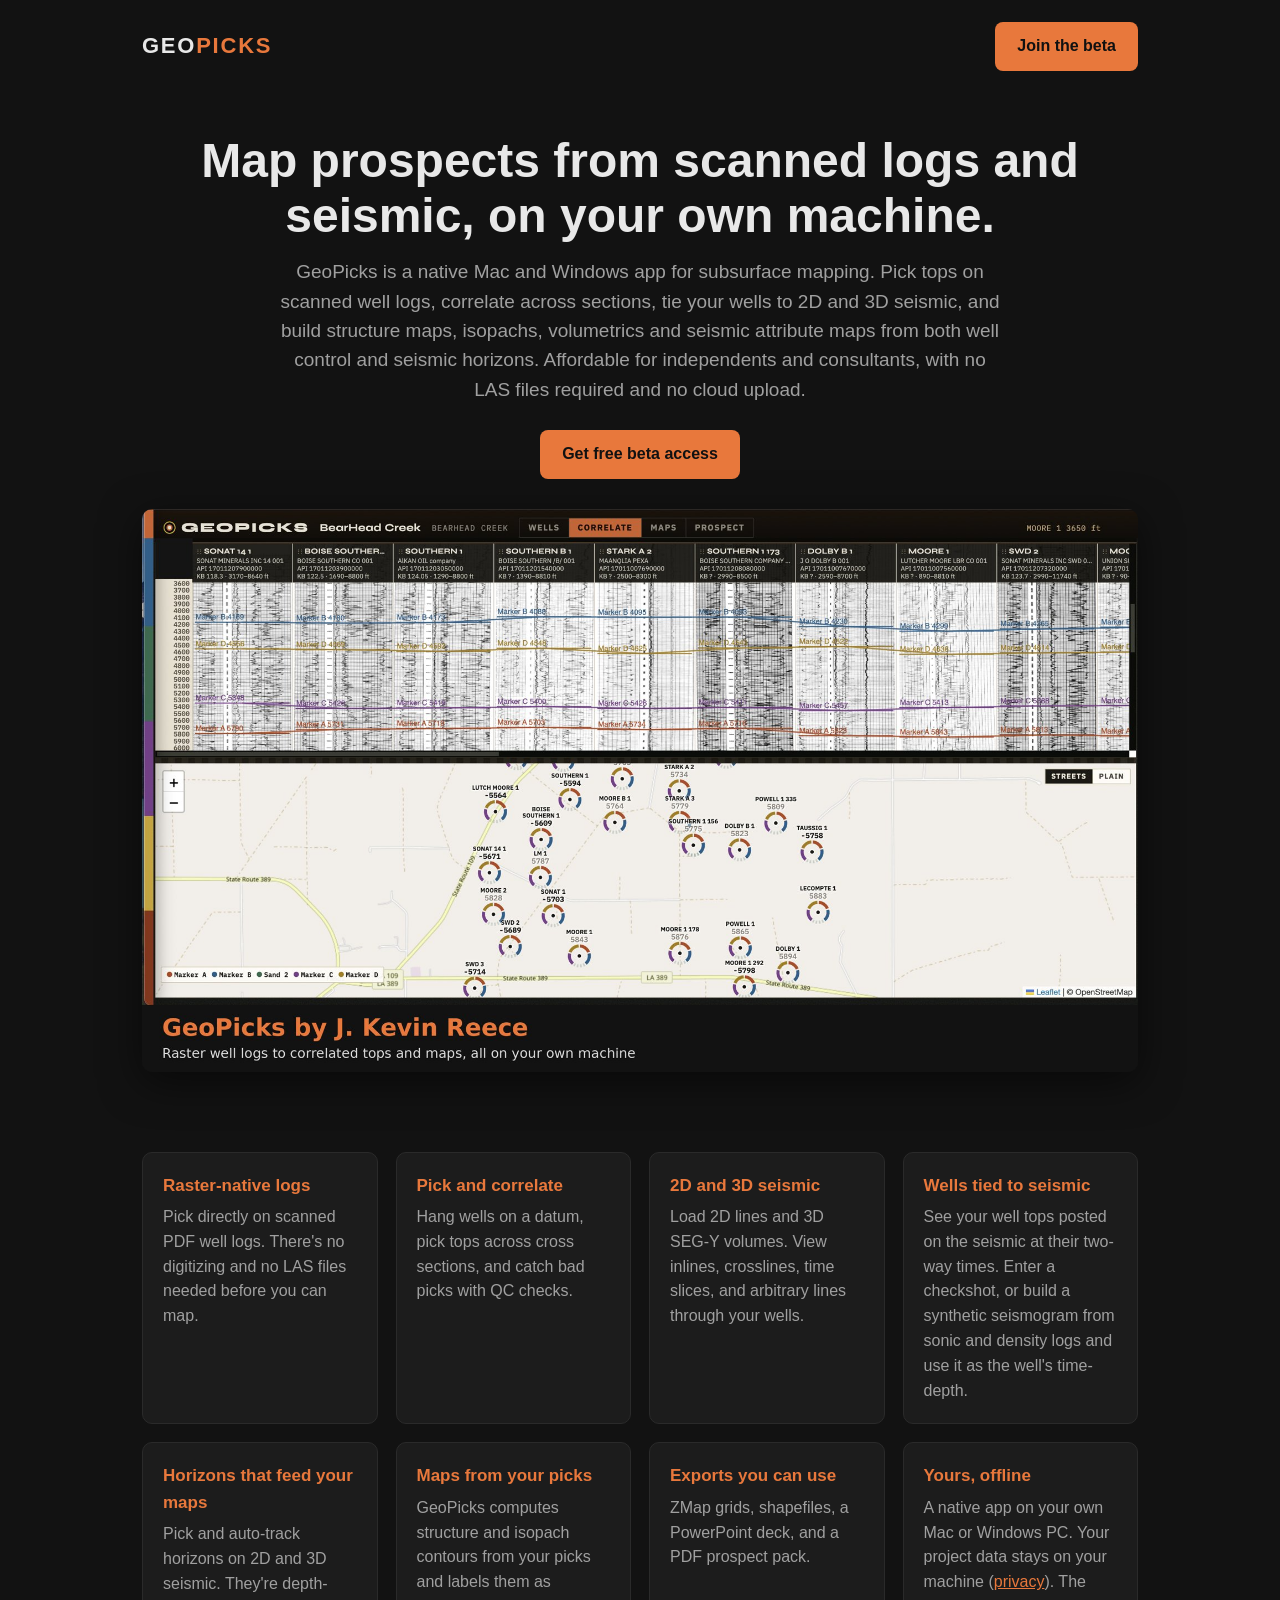
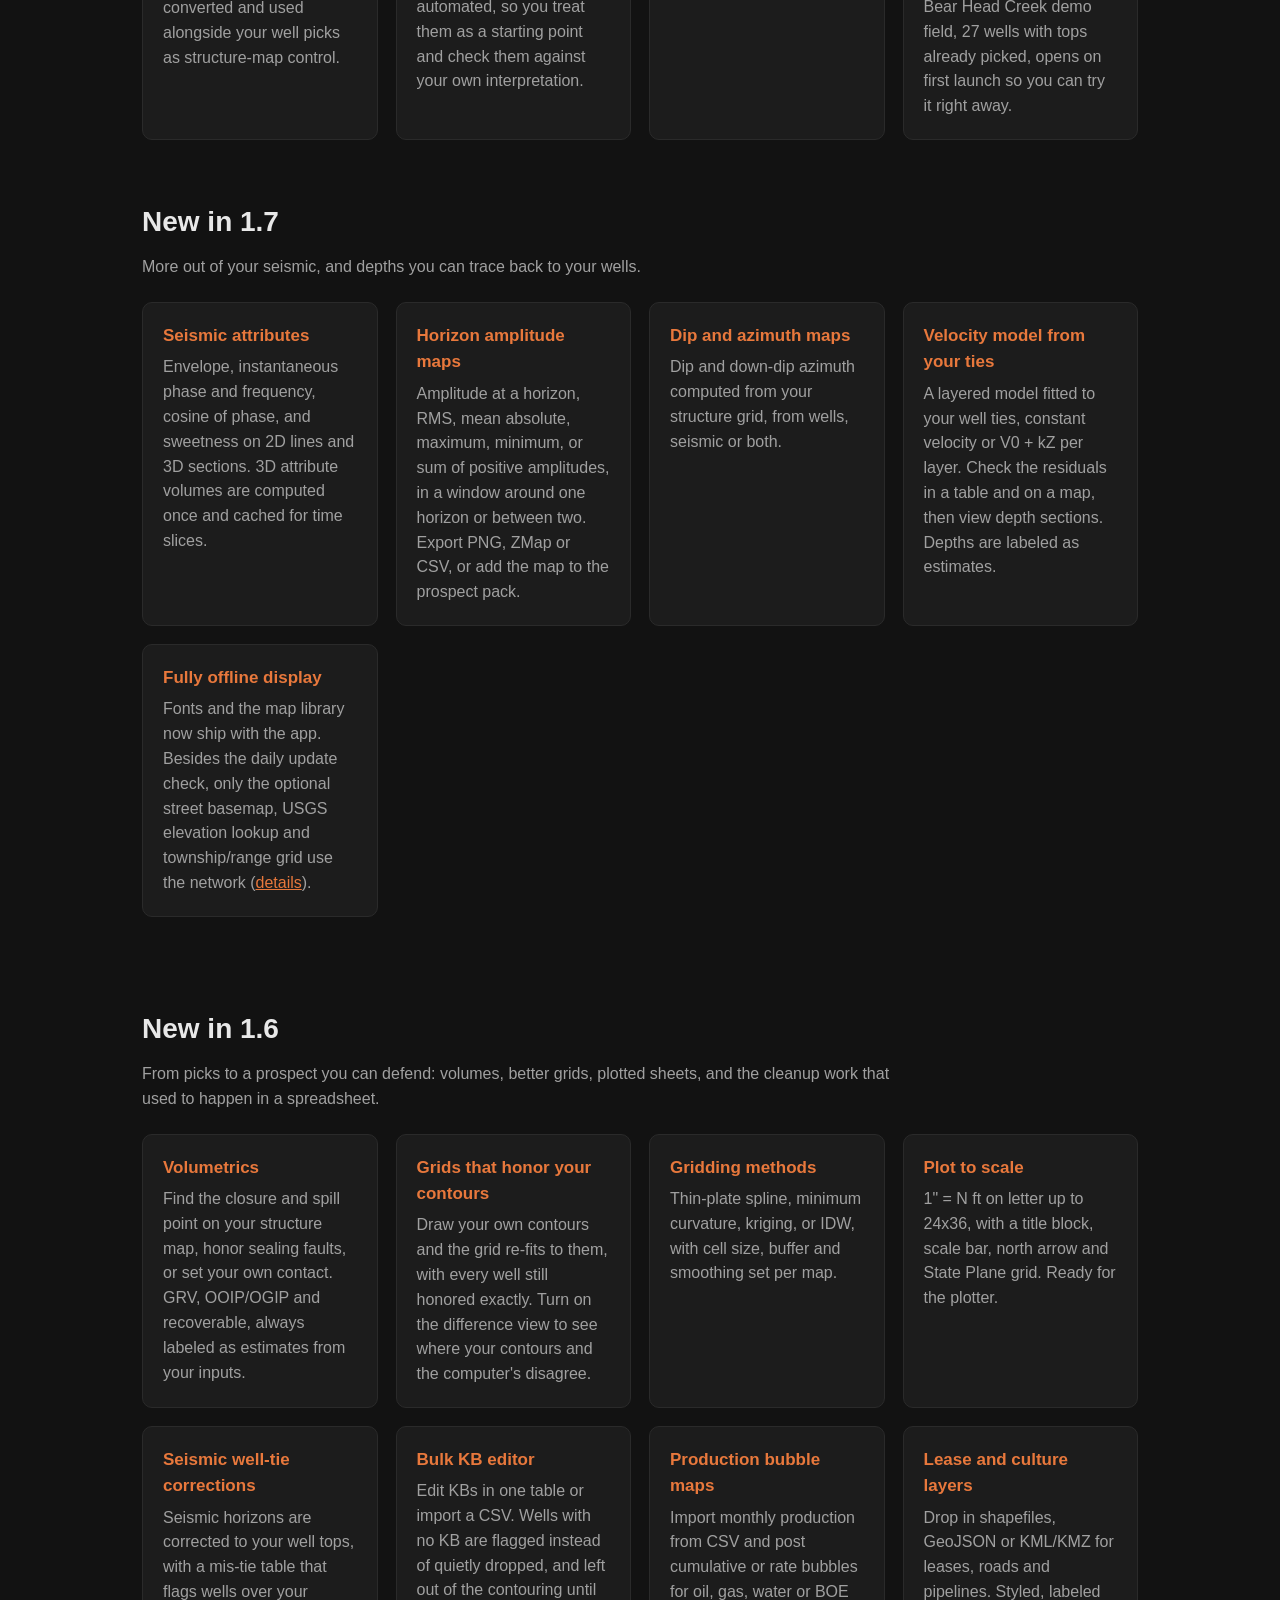
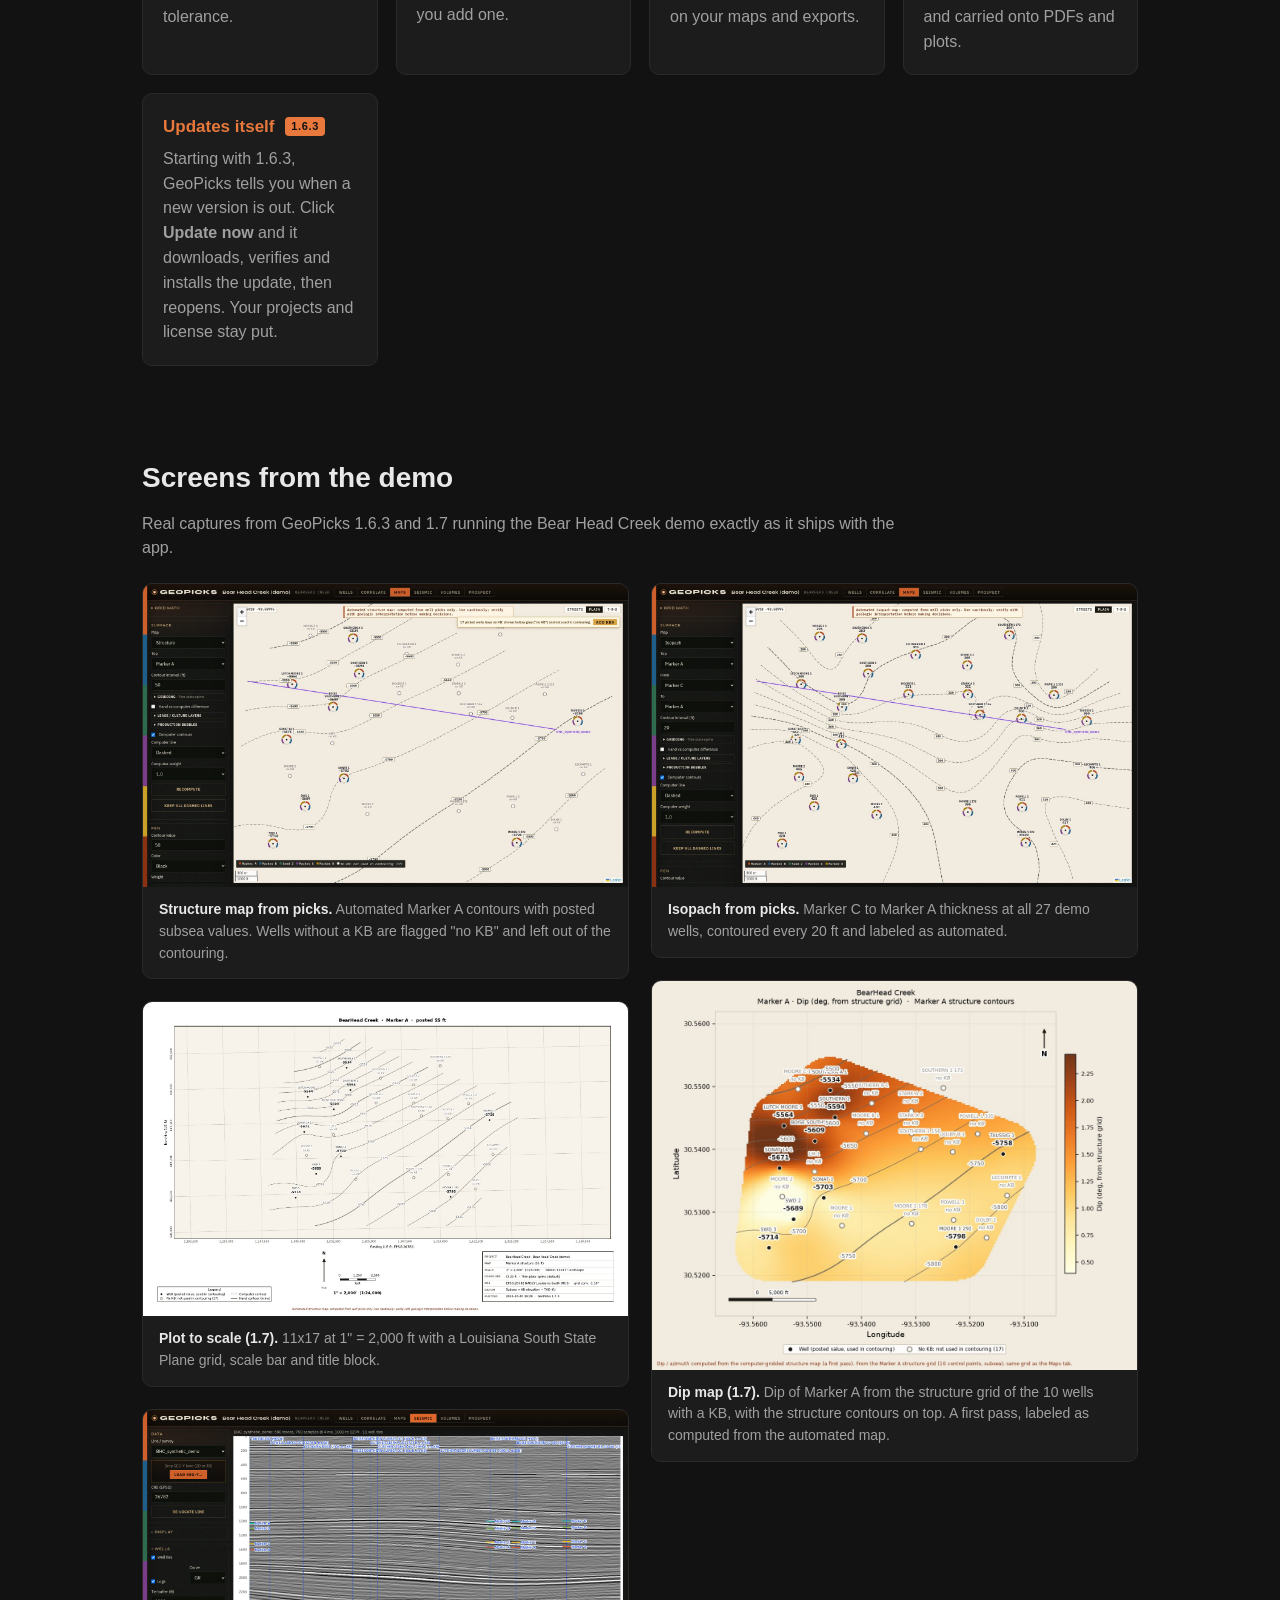
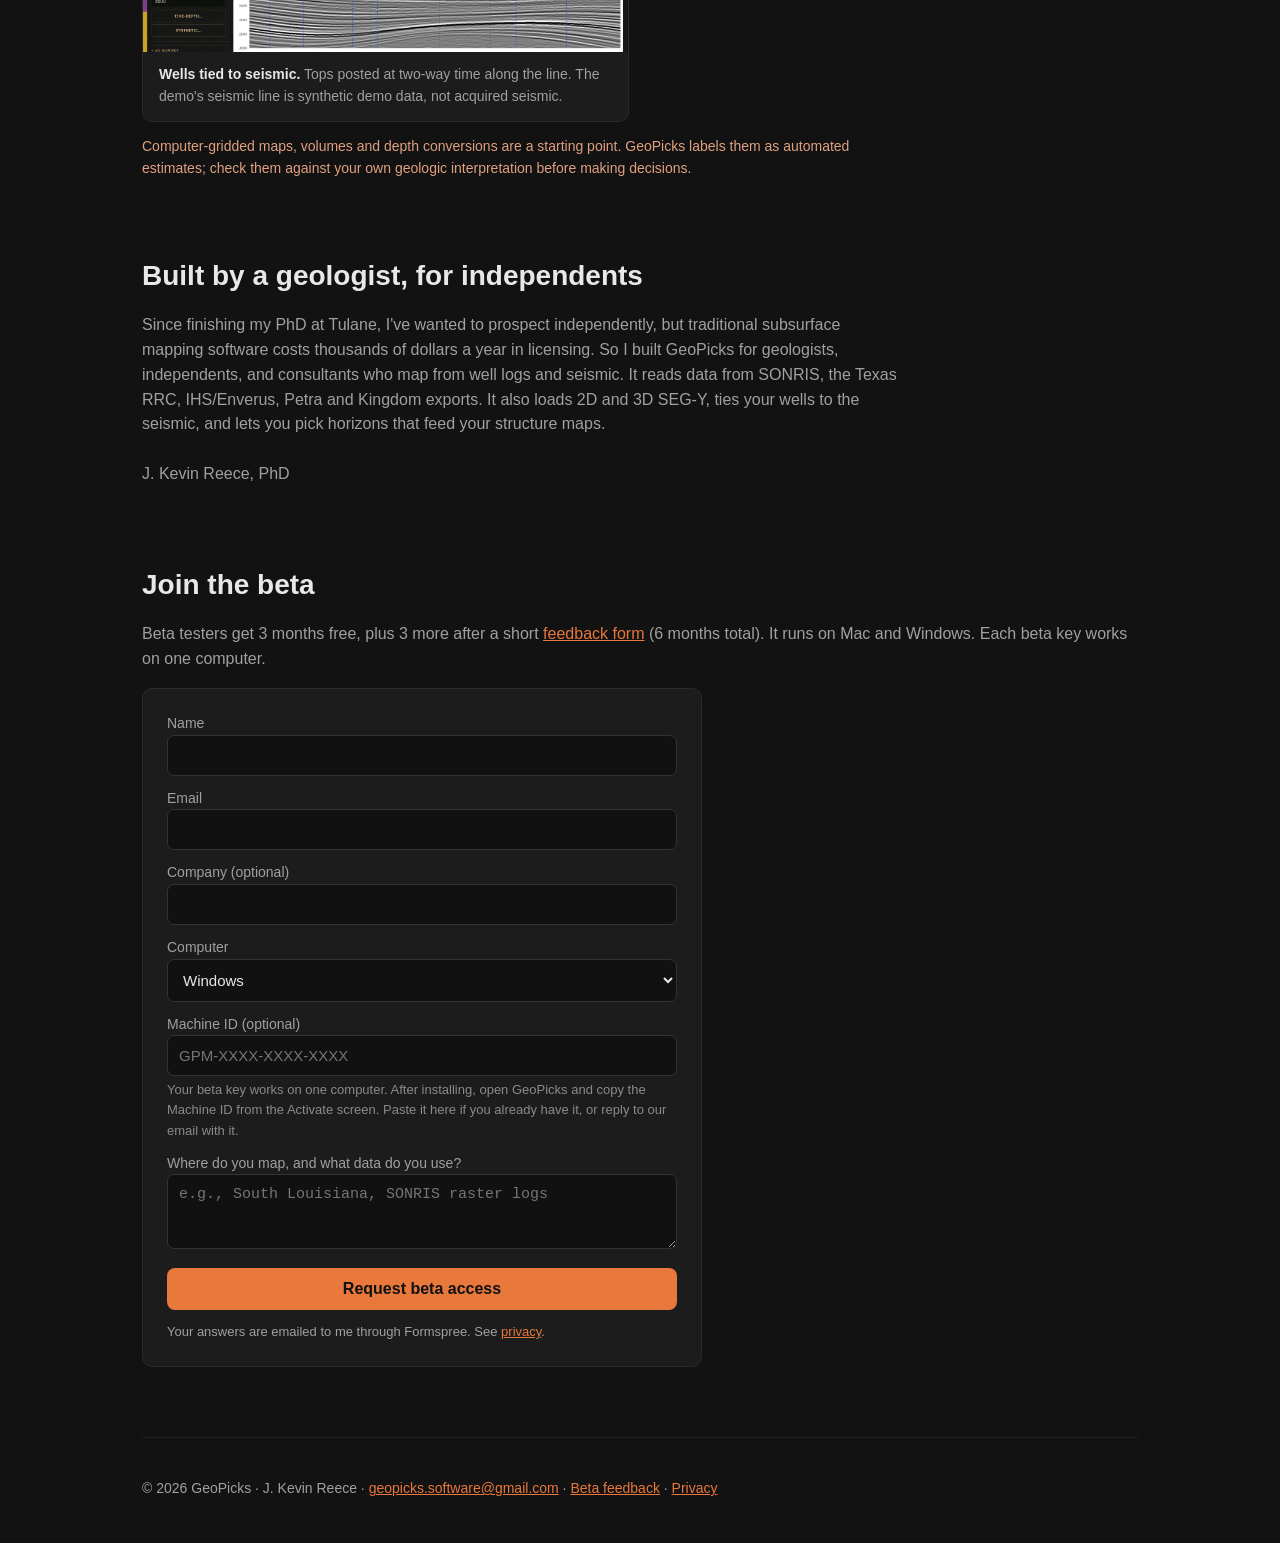
==== commit c6ac7c77: "Add files via upload" ====
--- a/index.html
+++ b/index.html
@@ -38,7 +38,7 @@
 .caution{color:#e0a080;font-size:14px;max-width:760px}
 form{background:#1c1c1c;border:1px solid #2a2a2a;border-radius:10px;padding:24px;display:grid;gap:12px;max-width:560px}
 input,select,textarea{width:100%;padding:11px;border-radius:7px;border:1px solid #333;background:#111;color:var(--fg);font-size:15px}
-label{font-size:14px;color:var(--mut)}footer{color:var(--mut);font-size:14px;padding:40px 0;border-top:1px solid #222;margin-top:40px}
+label{font-size:14px;color:var(--mut)}.hint{display:block;font-size:13px;color:#8a8a8a;margin:4px 0 0}.ty ol{color:var(--mut);padding-left:22px}.ty ol li{margin:4px 0}.ty code{color:var(--fg);font-size:14px}footer{color:var(--mut);font-size:14px;padding:40px 0;border-top:1px solid #222;margin-top:40px}
 @media (max-width:760px){.gal{grid-template-columns:1fr}.hero p{font-size:17px}header a.btn{padding:10px 14px;font-size:15px}}
 </style></head><body>
 <div class="wrap">
@@ -110,12 +110,14 @@
 <section><h2>Built by a geologist, for independents</h2>
 <p style="color:var(--mut);max-width:760px">Since finishing my PhD at Tulane, I've wanted to prospect independently, but traditional subsurface mapping software costs thousands of dollars a year in licensing. So I built GeoPicks for geologists, independents, and consultants who map from well logs and seismic. It reads data from SONRIS, the Texas RRC, IHS/Enverus, Petra and Kingdom exports. It also loads 2D and 3D SEG-Y, ties your wells to the seismic, and lets you pick horizons that feed your structure maps. <br><br>J. Kevin Reece, PhD</p></section>
 <section id="beta"><h2>Join the beta</h2>
-<p style="color:var(--mut)">Beta testers get 3 months free, plus 3 more after a short <a href="feedback.html">feedback form</a> (6 months total). It runs on Mac and Windows.</p>
+<p style="color:var(--mut)">Beta testers get 3 months free, plus 3 more after a short <a href="feedback.html">feedback form</a> (6 months total). It runs on Mac and Windows. Each beta key works on one computer.</p>
 <form id="betaForm" action="https://formspree.io/f/xjygpvqe" method="POST">
 <label>Name<input name="name" required></label>
 <label>Email<input type="email" name="email" required></label>
 <label>Company (optional)<input name="company"></label>
 <label>Computer<select name="platform"><option>Windows</option><option>Mac</option><option>Both</option></select></label>
+<label>Machine ID (optional)<input name="machine_id" id="betaMachine" placeholder="GPM-XXXX-XXXX-XXXX" autocomplete="off" autocapitalize="characters" spellcheck="false" maxlength="40" pattern="\s*([Gg][Pp][Mm])?[\s\-]*[A-Za-z0-9]{4}[\s\-]*[A-Za-z0-9]{4}[\s\-]*[A-Za-z0-9]{4}\s*" title="Format: GPM-XXXX-XXXX-XXXX" aria-describedby="betaMachineHint">
+<span class="hint" id="betaMachineHint">Your beta key works on one computer. After installing, open GeoPicks and copy the Machine ID from the Activate screen. Paste it here if you already have it, or reply to our email with it.</span></label>
 <label>Where do you map, and what data do you use?<textarea name="notes" rows="3" placeholder="e.g., South Louisiana, SONRIS raster logs"></textarea></label>
 <button type="submit">Request beta access</button>
 <p class="err" id="betaErr" role="alert" hidden></p>
@@ -134,20 +136,37 @@
 </ul>
 <p>The beta isn't code-signed yet, which is why you'll see those warnings. Full install notes are on the <a href="https://github.com/reecejk/geopicks-beta#readme">download page</a>.</p>
 <p>You only install once. From 1.6.3 on, GeoPicks offers new versions itself: click <b>Update now</b> in the app. On a Mac, keep GeoPicks in your Applications folder so it can update in place.</p>
-<p>GeoPicks needs a license key to run. I sign each key myself, so your free 3-month beta key will come by email from me within 1 business day.</p>
+<p>GeoPicks needs a license key to run. I sign each key myself, and each beta key works on one computer. To get yours:</p>
+<ol id="keySteps">
+<li>Install GeoPicks with the download above.</li>
+<li>Open GeoPicks. It opens on the Activate screen.</li>
+<li>Click <b>Copy</b> next to your Machine ID (it looks like <code>GPM-XXXX-XXXX-XXXX</code>).</li>
+<li>Reply to my beta key email with it, or email it to <a href="mailto:geopicks.software@gmail.com">geopicks.software@gmail.com</a>.</li>
+</ol>
+<p id="haveMachine" hidden>You already sent a Machine ID (<code id="sentMachine"></code>), so your free 3-month beta key will be issued for that computer and will come by email from me within 1 business day. If you install on a different computer, send me that computer's Machine ID instead.</p>
+<p id="needMachine">Your free 3-month beta key will come by email from me within 1 business day of getting your Machine ID.</p>
 <p>Questions or feedback: <a href="mailto:geopicks.software@gmail.com">geopicks.software@gmail.com</a></p>
 </div>
 <script>
 (function(){
   var f=document.getElementById('betaForm'); if(!f||!window.fetch||!window.FormData) return;
   var ty=document.getElementById('betaThanks'), err=document.getElementById('betaErr'), btn=f.querySelector('button[type=submit]');
+  // Machine ID is optional: '' stays '', anything else is trimmed, uppercased and grouped GPM-XXXX-XXXX-XXXX (null = malformed).
+  function normMid(v){ v=(v||'').trim(); if(!v) return ''; var m=v.match(/^\s*(?:GPM)?[\s-]*([A-Z0-9]{4})[\s-]*([A-Z0-9]{4})[\s-]*([A-Z0-9]{4})\s*$/i); return m?('GPM-'+m[1]+'-'+m[2]+'-'+m[3]).toUpperCase():null; }
+  f.elements.machine_id.addEventListener('blur',function(){ var n=normMid(this.value); if(n) this.value=n; });
   f.addEventListener('submit',function(e){
-    e.preventDefault(); err.hidden=true; btn.disabled=true; btn.textContent='Sending...';
+    e.preventDefault(); err.hidden=true;
+    var mid=normMid(f.elements.machine_id.value);
+    if(mid===null){ err.textContent='That Machine ID doesn\'t look right. It should look like GPM-XXXX-XXXX-XXXX. You can also leave it blank and send it later.'; err.hidden=false; f.elements.machine_id.focus(); return; }
+    f.elements.machine_id.value=mid;
+    btn.disabled=true; btn.textContent='Sending...';
     var plat=(f.elements.platform.value||'').toLowerCase();
     fetch(f.action,{method:'POST',body:new FormData(f),headers:{'Accept':'application/json'}})
       .then(function(r){ if(!r.ok) throw new Error('status '+r.status);
         document.getElementById('dlMac').hidden=(plat==='windows');
         document.getElementById('dlWin').hidden=(plat==='mac');
+        document.getElementById('haveMachine').hidden=!mid; document.getElementById('needMachine').hidden=!!mid;
+        if(mid) document.getElementById('sentMachine').textContent=mid;
         f.hidden=true; ty.hidden=false; ty.focus(); })
       .catch(function(){
         btn.disabled=false; btn.textContent='Request beta access';
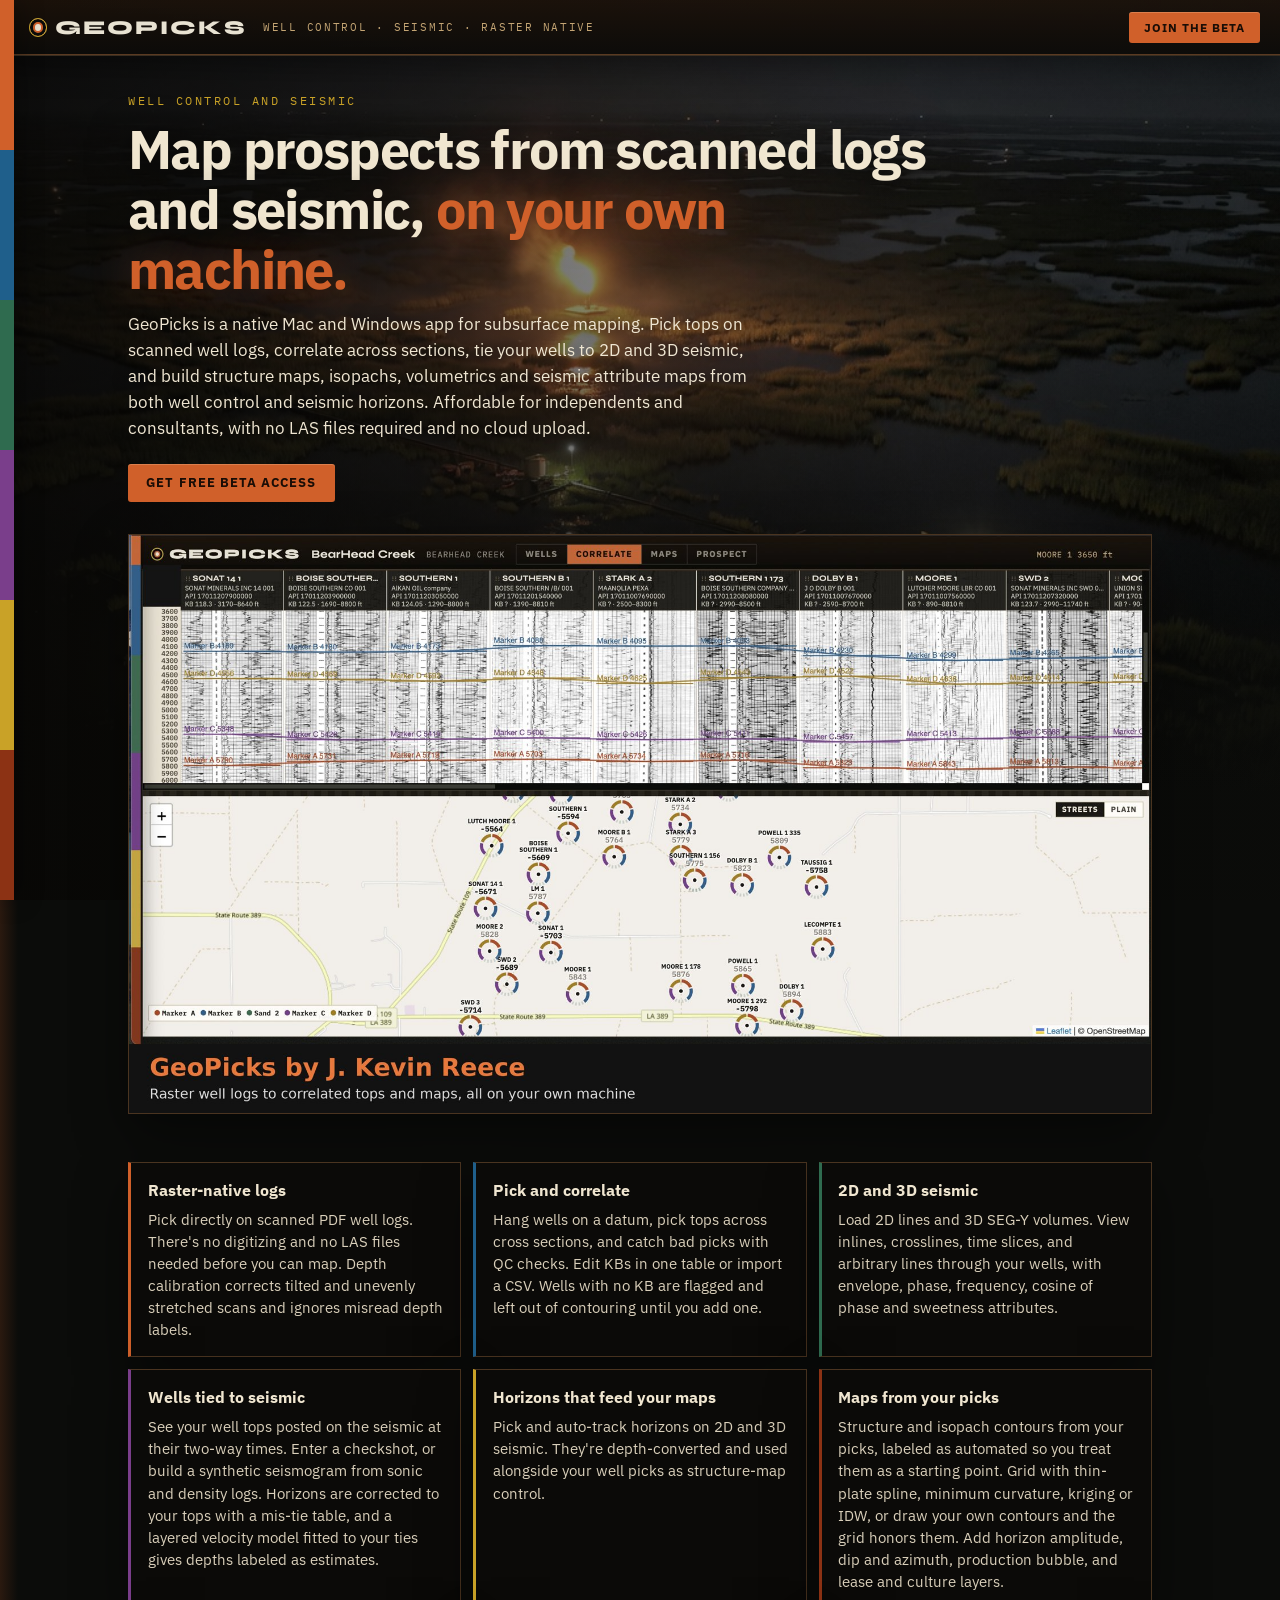
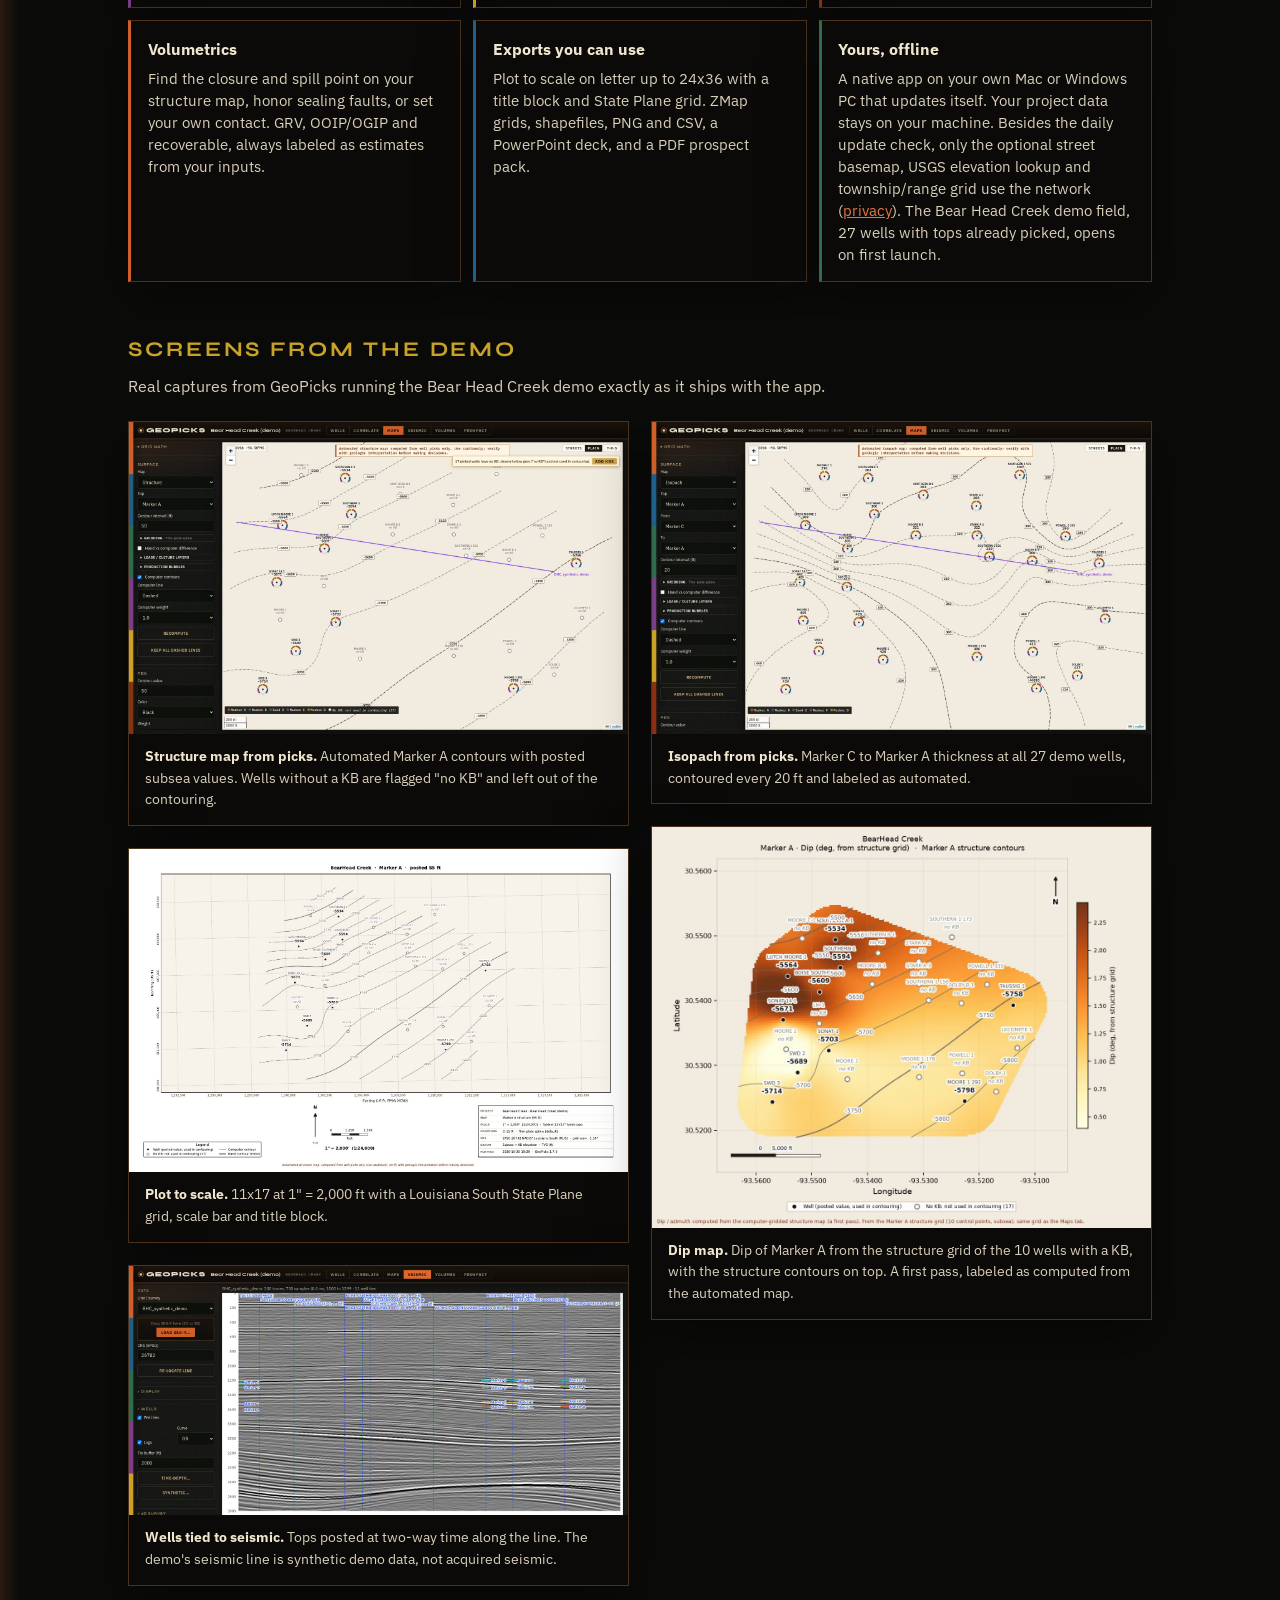
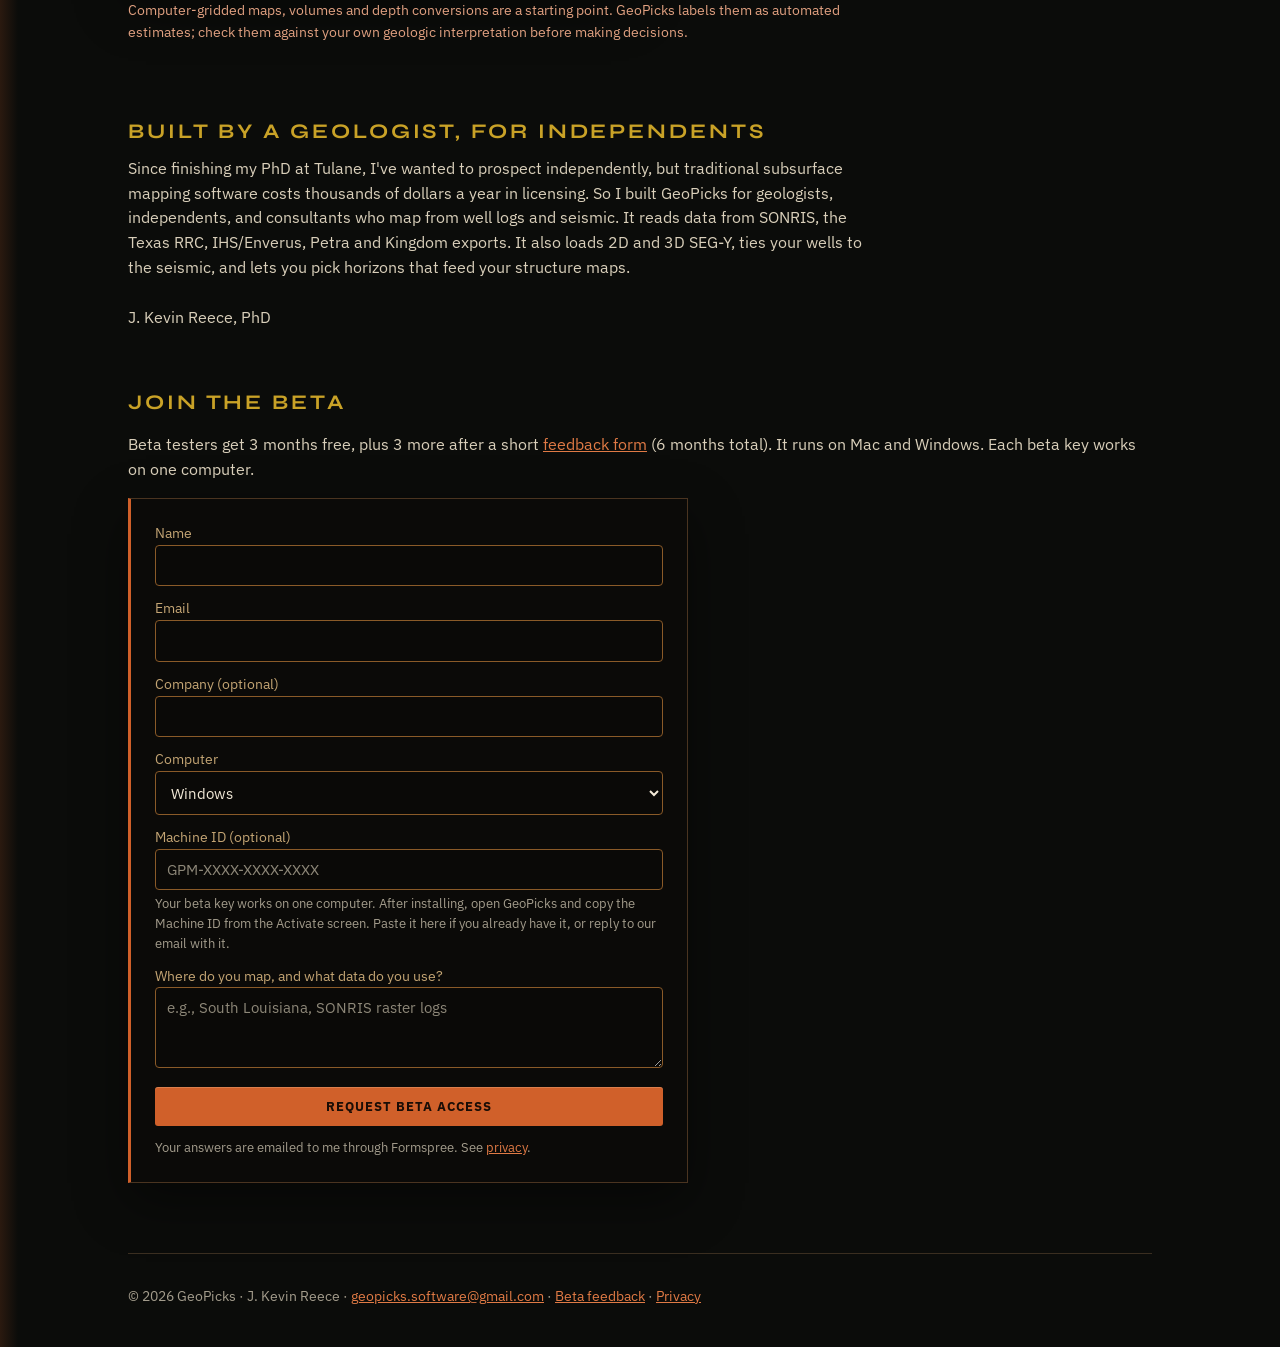
==== commit 391bd89e: "Add files via upload" ====
--- a/index.html
+++ b/index.html
@@ -3,7 +3,7 @@
 <meta name="description" content="GeoPicks is a Mac and Windows app for picking tops on scanned PDF well logs, tying wells to 2D and 3D seismic, and building structure, isopach and volumetric maps from your picks. Runs on your own machine.">
 <link rel="canonical" href="https://getgeopicks.com/">
 <link rel="icon" href="favicon.svg" type="image/svg+xml"><link rel="icon" href="favicon-32.png" sizes="32x32" type="image/png"><link rel="apple-touch-icon" href="apple-touch-icon.png">
-<meta name="theme-color" content="#121212">
+<meta name="theme-color" content="#0b0c0a">
 <meta property="og:type" content="website">
 <meta property="og:site_name" content="GeoPicks">
 <meta property="og:title" content="GeoPicks: subsurface mapping from raster well logs and seismic">
@@ -16,101 +16,81 @@
 <meta name="twitter:title" content="GeoPicks: subsurface mapping from raster well logs and seismic">
 <meta name="twitter:description" content="Pick tops on scanned logs, tie wells to seismic, and build structure maps, volumetrics and plotted sheets on your own Mac or Windows PC. Free beta.">
 <meta name="twitter:image" content="https://getgeopicks.com/og.jpg">
+<link rel="stylesheet" href="fonts/fonts.css"><link rel="stylesheet" href="site.css">
 <style>
-:root{--o:#e8783c;--bg:#121212;--fg:#e8e8e8;--mut:#a0a0a0}
-*{box-sizing:border-box}body{margin:0;font-family:-apple-system,Segoe UI,Roboto,Helvetica,Arial,sans-serif;background:var(--bg);color:var(--fg);line-height:1.55}
-.wrap{max-width:1040px;margin:0 auto;padding:0 22px}
-header{padding:22px 0;display:flex;justify-content:space-between;align-items:center;gap:12px}
-.logo{font-weight:800;letter-spacing:.08em;font-size:22px}.logo span{color:var(--o)}
-a.btn,button{background:var(--o);color:#111;border:0;border-radius:8px;padding:12px 22px;font-weight:700;font-size:16px;text-decoration:none;cursor:pointer;display:inline-block}
-.hero{padding:40px 0 20px;text-align:center}.hero h1{font-size:clamp(30px,5vw,48px);margin:0 0 14px;line-height:1.15}
-.hero p{color:var(--mut);font-size:19px;max-width:720px;margin:0 auto 26px}
-.shot{margin:30px 0;border-radius:10px;width:100%;height:auto;box-shadow:0 10px 40px #0008}
-.grid{display:grid;grid-template-columns:repeat(auto-fit,minmax(230px,1fr));gap:18px;margin:22px 0 30px}
-.ty{background:#1c1c1c;border:1px solid #2a2a2a;border-radius:10px;padding:24px;max-width:560px}.ty h3{margin:0 0 10px;color:var(--o)}.ty p,.ty li{color:var(--mut)}.ty .dl{display:flex;flex-wrap:wrap;gap:10px;margin:14px 0}.err{color:#ff8a80;font-size:14px;margin:0}
-[hidden]{display:none!important}a{color:var(--o)}.card{background:#1c1c1c;border:1px solid #2a2a2a;border-radius:10px;padding:20px}.card h3{margin:0 0 6px;color:var(--o);font-size:17px}.card p{margin:0;color:var(--mut)}
-.card .tag{display:inline-block;font-size:11px;font-weight:700;letter-spacing:.06em;color:#111;background:var(--o);border-radius:4px;padding:1px 6px;margin-left:6px;vertical-align:2px}
-section{padding:30px 0}h2{font-size:28px;margin:0 0 12px}.lede{color:var(--mut);max-width:760px;margin:0 0 6px}
+.wrap{max-width:1080px;margin:0 auto;padding:0 28px}
+.hero{padding:2.2rem 0 1rem}.hero h1{font-weight:700;font-size:clamp(2.1rem,4.8vw,3.35rem);line-height:1.12;margin:0 0 .75rem;letter-spacing:-.03em;max-width:15em;text-shadow:0 8px 40px rgba(0,0,0,.65)}
+.hero h1 em{font-style:normal;color:var(--accent);text-shadow:0 0 40px rgba(208,96,42,.35)}
+.hero p{color:#efe6d2;font-size:1.05rem;max-width:40rem;margin:0 0 1.4rem;text-shadow:0 2px 16px #000}
+.hero .eyebrow{color:var(--pyrite);font-size:.72rem;margin:0 0 .6rem;text-shadow:none}
+.shot{margin:2rem 0 1rem;width:100%;height:auto;display:block;border:1px solid var(--edge);box-shadow:var(--shadow)}
+.grid{display:grid;grid-template-columns:repeat(3,1fr);gap:.75rem;margin:1rem 0 1.5rem}
+@media (max-width:900px){.grid{grid-template-columns:1fr 1fr}}@media (max-width:560px){.grid{grid-template-columns:1fr}}
+.card{background:var(--panel);border:1px solid var(--edge);border-left:3px solid var(--accent);padding:.95rem 1.05rem .9rem;box-shadow:var(--shadow)}
+.card:nth-child(6n+2){border-left-color:#1f5f8b}.card:nth-child(6n+3){border-left-color:#2f6b4f}.card:nth-child(6n+4){border-left-color:#7a3e8b}.card:nth-child(6n+5){border-left-color:#c9a227}.card:nth-child(6n){border-left-color:#8c3214}
+.card h3{margin:0 0 .4rem;font-size:1rem;font-weight:650}.card p{margin:0;color:#d9cfba;font-size:.92rem;line-height:1.5}
+section{padding:30px 0}.lede{color:#d9cfba;max-width:760px;margin:0 0 6px}
 .gal{display:grid;grid-template-columns:1fr 1fr;gap:22px;margin:22px 0 8px;align-items:start}.gal .col{display:grid;gap:22px}
-.gal figure{margin:0;background:#1c1c1c;border:1px solid #2a2a2a;border-radius:10px;overflow:hidden}
+.gal figure{margin:0;background:var(--panel);border:1px solid var(--edge);overflow:hidden;box-shadow:var(--shadow)}
 .gal a{display:block;line-height:0}.gal img{width:100%;height:auto;display:block;background:#222}
-.gal figcaption{padding:12px 16px 14px;color:var(--mut);font-size:14px}.gal figcaption b{color:var(--fg)}
-.caution{color:#e0a080;font-size:14px;max-width:760px}
-form{background:#1c1c1c;border:1px solid #2a2a2a;border-radius:10px;padding:24px;display:grid;gap:12px;max-width:560px}
-input,select,textarea{width:100%;padding:11px;border-radius:7px;border:1px solid #333;background:#111;color:var(--fg);font-size:15px}
-label{font-size:14px;color:var(--mut)}.hint{display:block;font-size:13px;color:#8a8a8a;margin:4px 0 0}.ty ol{color:var(--mut);padding-left:22px}.ty ol li{margin:4px 0}.ty code{color:var(--fg);font-size:14px}footer{color:var(--mut);font-size:14px;padding:40px 0;border-top:1px solid #222;margin-top:40px}
-@media (max-width:760px){.gal{grid-template-columns:1fr}.hero p{font-size:17px}header a.btn{padding:10px 14px;font-size:15px}}
+.gal figcaption{padding:12px 16px 14px;color:#d9cfba;font-size:.88rem}.gal figcaption b{color:#f0e6d0;font-weight:650}
+.caution{color:#e0a080;font-size:.88rem;max-width:760px}
+.about{color:#d9cfba;max-width:760px;margin:0}
+.intro{color:#d9cfba}
+form{padding:24px;display:grid;gap:12px;max-width:560px}
+.ty{padding:24px;max-width:560px}.ty h3{margin:0 0 10px;color:var(--accent)}.ty p,.ty li{color:#d9cfba}.ty .dl{display:flex;flex-wrap:wrap;gap:10px;margin:14px 0}
+.ty ol{color:#d9cfba;padding-left:22px}.ty ol li{margin:4px 0}.ty code{color:var(--ink);font-family:var(--mono);font-size:.85rem}
+.fine{font-size:.8rem;color:var(--muted);margin:0}
+@media (max-width:760px){.wrap{padding:0 16px 0 22px}.gal{grid-template-columns:1fr}.hero p{font-size:1rem}form,.ty{padding:18px}}
 </style></head><body>
+<div class="photo" aria-hidden="true"></div>
+<div class="rail" aria-hidden="true"><i></i><i></i><i></i><i></i><i></i><i></i></div>
+<header class="nav"><a class="brand" href="./"><span class="mark"></span>GEOPICKS</a><span class="kicker">Well control · seismic · raster native</span><a class="btn navlink" href="#beta">Join the beta</a></header>
 <div class="wrap">
-<header><div class="logo">GEO<span>PICKS</span></div><a class="btn" href="#beta">Join the beta</a></header>
 <div class="hero">
-<h1>Map prospects from scanned logs and seismic, on your own machine.</h1>
+<p class="eyebrow">Well control and seismic</p>
+<h1>Map prospects from scanned logs and seismic, <em>on your own machine.</em></h1>
 <p>GeoPicks is a native Mac and Windows app for subsurface mapping. Pick tops on scanned well logs, correlate across sections, tie your wells to 2D and 3D seismic, and build structure maps, isopachs, volumetrics and seismic attribute maps from both well control and seismic horizons. Affordable for independents and consultants, with no LAS files required and no cloud upload.</p>
 <a class="btn" href="#beta">Get free beta access</a>
 <img class="shot" src="screenshot.jpg" width="1800" height="1017" alt="GeoPicks correlation panel and basemap for a 27-well Louisiana field">
 </div>
 <div class="grid">
-<div class="card"><h3>Raster-native logs</h3><p>Pick directly on scanned PDF well logs. There's no digitizing and no LAS files needed before you can map.</p></div>
-<div class="card"><h3>Pick and correlate</h3><p>Hang wells on a datum, pick tops across cross sections, and catch bad picks with QC checks.</p></div>
-<div class="card"><h3>2D and 3D seismic</h3><p>Load 2D lines and 3D SEG-Y volumes. View inlines, crosslines, time slices, and arbitrary lines through your wells.</p></div>
-<div class="card"><h3>Wells tied to seismic</h3><p>See your well tops posted on the seismic at their two-way times. Enter a checkshot, or build a synthetic seismogram from sonic and density logs and use it as the well's time-depth.</p></div>
+<div class="card"><h3>Raster-native logs</h3><p>Pick directly on scanned PDF well logs. There's no digitizing and no LAS files needed before you can map. Depth calibration corrects tilted and unevenly stretched scans and ignores misread depth labels.</p></div>
+<div class="card"><h3>Pick and correlate</h3><p>Hang wells on a datum, pick tops across cross sections, and catch bad picks with QC checks. Edit KBs in one table or import a CSV. Wells with no KB are flagged and left out of contouring until you add one.</p></div>
+<div class="card"><h3>2D and 3D seismic</h3><p>Load 2D lines and 3D SEG-Y volumes. View inlines, crosslines, time slices, and arbitrary lines through your wells, with envelope, phase, frequency, cosine of phase and sweetness attributes.</p></div>
+<div class="card"><h3>Wells tied to seismic</h3><p>See your well tops posted on the seismic at their two-way times. Enter a checkshot, or build a synthetic seismogram from sonic and density logs. Horizons are corrected to your tops with a mis-tie table, and a layered velocity model fitted to your ties gives depths labeled as estimates.</p></div>
 <div class="card"><h3>Horizons that feed your maps</h3><p>Pick and auto-track horizons on 2D and 3D seismic. They're depth-converted and used alongside your well picks as structure-map control.</p></div>
-<div class="card"><h3>Maps from your picks</h3><p>GeoPicks computes structure and isopach contours from your picks and labels them as automated, so you treat them as a starting point and check them against your own interpretation.</p></div>
-<div class="card"><h3>Exports you can use</h3><p>ZMap grids, shapefiles, a PowerPoint deck, and a PDF prospect pack.</p></div>
-<div class="card"><h3>Yours, offline</h3><p>A native app on your own Mac or Windows PC. Your project data stays on your machine (<a href="privacy.html">privacy</a>). The Bear Head Creek demo field, 27 wells with tops already picked, opens on first launch so you can try it right away.</p></div>
+<div class="card"><h3>Maps from your picks</h3><p>Structure and isopach contours from your picks, labeled as automated so you treat them as a starting point. Grid with thin-plate spline, minimum curvature, kriging or IDW, or draw your own contours and the grid honors them. Add horizon amplitude, dip and azimuth, production bubble, and lease and culture layers.</p></div>
+<div class="card"><h3>Volumetrics</h3><p>Find the closure and spill point on your structure map, honor sealing faults, or set your own contact. GRV, OOIP/OGIP and recoverable, always labeled as estimates from your inputs.</p></div>
+<div class="card"><h3>Exports you can use</h3><p>Plot to scale on letter up to 24x36 with a title block and State Plane grid. ZMap grids, shapefiles, PNG and CSV, a PowerPoint deck, and a PDF prospect pack.</p></div>
+<div class="card"><h3>Yours, offline</h3><p>A native app on your own Mac or Windows PC that updates itself. Your project data stays on your machine. Besides the daily update check, only the optional street basemap, USGS elevation lookup and township/range grid use the network (<a href="privacy.html">privacy</a>). The Bear Head Creek demo field, 27 wells with tops already picked, opens on first launch.</p></div>
 </div>
 
-<section id="new17"><h2>New in 1.7</h2>
-<p class="lede">More out of your seismic, and depths you can trace back to your wells.</p>
-<div class="grid">
-<div class="card"><h3>Seismic attributes</h3><p>Envelope, instantaneous phase and frequency, cosine of phase, and sweetness on 2D lines and 3D sections. 3D attribute volumes are computed once and cached for time slices.</p></div>
-<div class="card"><h3>Horizon amplitude maps</h3><p>Amplitude at a horizon, RMS, mean absolute, maximum, minimum, or sum of positive amplitudes, in a window around one horizon or between two. Export PNG, ZMap or CSV, or add the map to the prospect pack.</p></div>
-<div class="card"><h3>Dip and azimuth maps</h3><p>Dip and down-dip azimuth computed from your structure grid, from wells, seismic or both.</p></div>
-<div class="card"><h3>Velocity model from your ties</h3><p>A layered model fitted to your well ties, constant velocity or V0 + kZ per layer. Check the residuals in a table and on a map, then view depth sections. Depths are labeled as estimates.</p></div>
-<div class="card"><h3>Fully offline display</h3><p>Fonts and the map library now ship with the app. Besides the daily update check, only the optional street basemap, USGS elevation lookup and township/range grid use the network (<a href="privacy.html">details</a>).</p></div>
-</div>
-</section>
-
-<section id="new"><h2>New in 1.6</h2>
-<p class="lede">From picks to a prospect you can defend: volumes, better grids, plotted sheets, and the cleanup work that used to happen in a spreadsheet.</p>
-<div class="grid">
-<div class="card"><h3>Volumetrics</h3><p>Find the closure and spill point on your structure map, honor sealing faults, or set your own contact. GRV, OOIP/OGIP and recoverable, always labeled as estimates from your inputs.</p></div>
-<div class="card"><h3>Grids that honor your contours</h3><p>Draw your own contours and the grid re-fits to them, with every well still honored exactly. Turn on the difference view to see where your contours and the computer's disagree.</p></div>
-<div class="card"><h3>Gridding methods</h3><p>Thin-plate spline, minimum curvature, kriging, or IDW, with cell size, buffer and smoothing set per map.</p></div>
-<div class="card"><h3>Plot to scale</h3><p>1" = N ft on letter up to 24x36, with a title block, scale bar, north arrow and State Plane grid. Ready for the plotter.</p></div>
-<div class="card"><h3>Seismic well-tie corrections</h3><p>Seismic horizons are corrected to your well tops, with a mis-tie table that flags wells over your tolerance.</p></div>
-<div class="card"><h3>Bulk KB editor</h3><p>Edit KBs in one table or import a CSV. Wells with no KB are flagged instead of quietly dropped, and left out of the contouring until you add one.</p></div>
-<div class="card"><h3>Production bubble maps</h3><p>Import monthly production from CSV and post cumulative or rate bubbles for oil, gas, water or BOE on your maps and exports.</p></div>
-<div class="card"><h3>Lease and culture layers</h3><p>Drop in shapefiles, GeoJSON or KML/KMZ for leases, roads and pipelines. Styled, labeled and carried onto PDFs and plots.</p></div>
-<div class="card"><h3>Updates itself <span class="tag">1.6.3</span></h3><p>Starting with 1.6.3, GeoPicks tells you when a new version is out. Click <b>Update now</b> and it downloads, verifies and installs the update, then reopens. Your projects and license stay put.</p></div>
-</div>
-</section>
-
-<section id="screens"><h2>Screens from the demo</h2>
-<p class="lede">Real captures from GeoPicks 1.6.3 and 1.7 running the Bear Head Creek demo exactly as it ships with the app.</p>
+<section id="screens"><h2 class="sec-h">Screens from the demo</h2>
+<p class="lede">Real captures from GeoPicks running the Bear Head Creek demo exactly as it ships with the app.</p>
 <div class="gal">
 <div class="col">
 <figure><a href="images/structure-map.jpg"><img src="images/structure-map.jpg" width="1600" height="1000" loading="lazy" decoding="async" alt="GeoPicks Maps tab: automated Marker A structure map of the Bear Head Creek demo with posted subsea depths, dashed computer contours, wells without a KB shown as hollow circles marked no KB, the seismic line in purple, and the caution banner reading Automated structure map: computed from well picks only. Use cautiously."></a>
 <figcaption><b>Structure map from picks.</b> Automated Marker A contours with posted subsea values. Wells without a KB are flagged "no KB" and left out of the contouring.</figcaption></figure>
 <figure><a href="images/plot-to-scale-sheet-v170.jpg"><img src="images/plot-to-scale-sheet-v170.jpg" width="1602" height="1037" loading="lazy" decoding="async" alt="GeoPicks plot-to-scale sheet: Marker A structure map on an 11 by 17 inch page at 1 inch equals 2,000 feet, with State Plane easting and northing grid, scale bar, north arrow, legend and title block."></a>
-<figcaption><b>Plot to scale (1.7).</b> 11x17 at 1" = 2,000 ft with a Louisiana South State Plane grid, scale bar and title block.</figcaption></figure>
+<figcaption><b>Plot to scale.</b> 11x17 at 1" = 2,000 ft with a Louisiana South State Plane grid, scale bar and title block.</figcaption></figure>
 <figure><a href="images/seismic-well-ties.jpg"><img src="images/seismic-well-ties.jpg" width="1600" height="800" loading="lazy" decoding="async" alt="GeoPicks Seismic tab: a 2D seismic line in two-way time with the demo wells drawn as vertical lines and their Marker A to D tops posted at their tied times."></a>
 <figcaption><b>Wells tied to seismic.</b> Tops posted at two-way time along the line. The demo's seismic line is synthetic demo data, not acquired seismic.</figcaption></figure>
 </div>
 <div class="col">
 <figure><a href="images/isopach-map.jpg"><img src="images/isopach-map.jpg" width="1600" height="1000" loading="lazy" decoding="async" alt="GeoPicks Maps tab: automated Marker C to Marker A isopach map of the Bear Head Creek demo, with interval thickness in feet posted at each of the 27 wells, dashed 20-foot computer contours, and the caution banner reading Automated isopach map: computed from well picks only. Use cautiously."></a>
 <figcaption><b>Isopach from picks.</b> Marker C to Marker A thickness at all 27 demo wells, contoured every 20 ft and labeled as automated.</figcaption></figure>
-<figure><a href="images/dip-map.jpg"><img src="images/dip-map.jpg" width="1204" height="966" loading="lazy" decoding="async" alt="GeoPicks 1.7 dip map of Marker A for the Bear Head Creek demo: dip in degrees shaded from pale yellow to dark brown, computed from the structure grid, with Marker A structure contours, posted subsea depths, wells without a KB shown as hollow circles marked no KB, and the note that dip is computed from the computer-gridded structure map."></a>
-<figcaption><b>Dip map (1.7).</b> Dip of Marker A from the structure grid of the 10 wells with a KB, with the structure contours on top. A first pass, labeled as computed from the automated map.</figcaption></figure>
+<figure><a href="images/dip-map.jpg"><img src="images/dip-map.jpg" width="1204" height="966" loading="lazy" decoding="async" alt="GeoPicks dip map of Marker A for the Bear Head Creek demo: dip in degrees shaded from pale yellow to dark brown, computed from the structure grid, with Marker A structure contours, posted subsea depths, wells without a KB shown as hollow circles marked no KB, and the note that dip is computed from the computer-gridded structure map."></a>
+<figcaption><b>Dip map.</b> Dip of Marker A from the structure grid of the 10 wells with a KB, with the structure contours on top. A first pass, labeled as computed from the automated map.</figcaption></figure>
 </div>
 </div>
 <p class="caution">Computer-gridded maps, volumes and depth conversions are a starting point. GeoPicks labels them as automated estimates; check them against your own geologic interpretation before making decisions.</p>
 </section>
 
-<section><h2>Built by a geologist, for independents</h2>
-<p style="color:var(--mut);max-width:760px">Since finishing my PhD at Tulane, I've wanted to prospect independently, but traditional subsurface mapping software costs thousands of dollars a year in licensing. So I built GeoPicks for geologists, independents, and consultants who map from well logs and seismic. It reads data from SONRIS, the Texas RRC, IHS/Enverus, Petra and Kingdom exports. It also loads 2D and 3D SEG-Y, ties your wells to the seismic, and lets you pick horizons that feed your structure maps. <br><br>J. Kevin Reece, PhD</p></section>
-<section id="beta"><h2>Join the beta</h2>
-<p style="color:var(--mut)">Beta testers get 3 months free, plus 3 more after a short <a href="feedback.html">feedback form</a> (6 months total). It runs on Mac and Windows. Each beta key works on one computer.</p>
+<section><h2 class="sec-h">Built by a geologist, for independents</h2>
+<p class="about">Since finishing my PhD at Tulane, I've wanted to prospect independently, but traditional subsurface mapping software costs thousands of dollars a year in licensing. So I built GeoPicks for geologists, independents, and consultants who map from well logs and seismic. It reads data from SONRIS, the Texas RRC, IHS/Enverus, Petra and Kingdom exports. It also loads 2D and 3D SEG-Y, ties your wells to the seismic, and lets you pick horizons that feed your structure maps. <br><br>J. Kevin Reece, PhD</p></section>
+<section id="beta"><h2 class="sec-h">Join the beta</h2>
+<p class="intro">Beta testers get 3 months free, plus 3 more after a short <a href="feedback.html">feedback form</a> (6 months total). It runs on Mac and Windows. Each beta key works on one computer.</p>
 <form id="betaForm" action="https://formspree.io/f/xjygpvqe" method="POST">
 <label>Name<input name="name" required></label>
 <label>Email<input type="email" name="email" required></label>
@@ -121,7 +101,7 @@
 <label>Where do you map, and what data do you use?<textarea name="notes" rows="3" placeholder="e.g., South Louisiana, SONRIS raster logs"></textarea></label>
 <button type="submit">Request beta access</button>
 <p class="err" id="betaErr" role="alert" hidden></p>
-<p style="font-size:13px;color:var(--mut);margin:0">Your answers are emailed to me through Formspree. See <a href="privacy.html">privacy</a>.</p>
+<p class="fine">Your answers are emailed to me through Formspree. See <a href="privacy.html">privacy</a>.</p>
 </form>
 <div class="ty" id="betaThanks" tabindex="-1" hidden>
 <h3>Thanks, you're in.</h3>
--- a/fonts/fonts.css
+++ b/fonts/fonts.css
@@ -0,0 +1,207 @@
+/* IBM Plex Sans, IBM Plex Mono and Syne, self-hosted (SIL Open Font License 1.1; see OFL-IBM-Plex.txt and OFL-Syne.txt). Same files the GeoPicks app bundles. Latin + Latin-ext only. */
+/* latin-ext */
+@font-face {
+  font-family: 'IBM Plex Mono';
+  font-style: normal;
+  font-weight: 400;
+  font-display: swap;
+  src: url(IBMPlexMono-latin-ext-1969f6.woff2) format('woff2');
+  unicode-range: U+0100-02BA, U+02BD-02C5, U+02C7-02CC, U+02CE-02D7, U+02DD-02FF, U+0304, U+0308, U+0329, U+1D00-1DBF, U+1E00-1E9F, U+1EF2-1EFF, U+2020, U+20A0-20AB, U+20AD-20C4, U+2113, U+2C60-2C7F, U+A720-A7FF;
+}
+/* latin */
+@font-face {
+  font-family: 'IBM Plex Mono';
+  font-style: normal;
+  font-weight: 400;
+  font-display: swap;
+  src: url(IBMPlexMono-latin-e2661b.woff2) format('woff2');
+  unicode-range: U+0000-00FF, U+0131, U+0152-0153, U+02BB-02BC, U+02C6, U+02DA, U+02DC, U+0304, U+0308, U+0329, U+2000-206F, U+20AC, U+2122, U+2191, U+2193, U+2212, U+2215, U+FEFF, U+FFFD;
+}
+/* latin-ext */
+@font-face {
+  font-family: 'IBM Plex Mono';
+  font-style: normal;
+  font-weight: 500;
+  font-display: swap;
+  src: url(IBMPlexMono-latin-ext-93cfae.woff2) format('woff2');
+  unicode-range: U+0100-02BA, U+02BD-02C5, U+02C7-02CC, U+02CE-02D7, U+02DD-02FF, U+0304, U+0308, U+0329, U+1D00-1DBF, U+1E00-1E9F, U+1EF2-1EFF, U+2020, U+20A0-20AB, U+20AD-20C4, U+2113, U+2C60-2C7F, U+A720-A7FF;
+}
+/* latin */
+@font-face {
+  font-family: 'IBM Plex Mono';
+  font-style: normal;
+  font-weight: 500;
+  font-display: swap;
+  src: url(IBMPlexMono-latin-0bc96c.woff2) format('woff2');
+  unicode-range: U+0000-00FF, U+0131, U+0152-0153, U+02BB-02BC, U+02C6, U+02DA, U+02DC, U+0304, U+0308, U+0329, U+2000-206F, U+20AC, U+2122, U+2191, U+2193, U+2212, U+2215, U+FEFF, U+FFFD;
+}
+/* latin-ext */
+@font-face {
+  font-family: 'IBM Plex Mono';
+  font-style: normal;
+  font-weight: 600;
+  font-display: swap;
+  src: url(IBMPlexMono-latin-ext-a73533.woff2) format('woff2');
+  unicode-range: U+0100-02BA, U+02BD-02C5, U+02C7-02CC, U+02CE-02D7, U+02DD-02FF, U+0304, U+0308, U+0329, U+1D00-1DBF, U+1E00-1E9F, U+1EF2-1EFF, U+2020, U+20A0-20AB, U+20AD-20C4, U+2113, U+2C60-2C7F, U+A720-A7FF;
+}
+/* latin */
+@font-face {
+  font-family: 'IBM Plex Mono';
+  font-style: normal;
+  font-weight: 600;
+  font-display: swap;
+  src: url(IBMPlexMono-latin-1b581b.woff2) format('woff2');
+  unicode-range: U+0000-00FF, U+0131, U+0152-0153, U+02BB-02BC, U+02C6, U+02DA, U+02DC, U+0304, U+0308, U+0329, U+2000-206F, U+20AC, U+2122, U+2191, U+2193, U+2212, U+2215, U+FEFF, U+FFFD;
+}
+/* latin-ext */
+@font-face {
+  font-family: 'IBM Plex Mono';
+  font-style: normal;
+  font-weight: 700;
+  font-display: swap;
+  src: url(IBMPlexMono-latin-ext-80c829.woff2) format('woff2');
+  unicode-range: U+0100-02BA, U+02BD-02C5, U+02C7-02CC, U+02CE-02D7, U+02DD-02FF, U+0304, U+0308, U+0329, U+1D00-1DBF, U+1E00-1E9F, U+1EF2-1EFF, U+2020, U+20A0-20AB, U+20AD-20C4, U+2113, U+2C60-2C7F, U+A720-A7FF;
+}
+/* latin */
+@font-face {
+  font-family: 'IBM Plex Mono';
+  font-style: normal;
+  font-weight: 700;
+  font-display: swap;
+  src: url(IBMPlexMono-latin-0445e5.woff2) format('woff2');
+  unicode-range: U+0000-00FF, U+0131, U+0152-0153, U+02BB-02BC, U+02C6, U+02DA, U+02DC, U+0304, U+0308, U+0329, U+2000-206F, U+20AC, U+2122, U+2191, U+2193, U+2212, U+2215, U+FEFF, U+FFFD;
+}
+/* latin-ext */
+@font-face {
+  font-family: 'IBM Plex Sans';
+  font-style: normal;
+  font-weight: 400;
+  font-stretch: 100%;
+  font-display: swap;
+  src: url(IBMPlexSans-latin-ext-632855.woff2) format('woff2');
+  unicode-range: U+0100-02BA, U+02BD-02C5, U+02C7-02CC, U+02CE-02D7, U+02DD-02FF, U+0304, U+0308, U+0329, U+1D00-1DBF, U+1E00-1E9F, U+1EF2-1EFF, U+2020, U+20A0-20AB, U+20AD-20C4, U+2113, U+2C60-2C7F, U+A720-A7FF;
+}
+/* latin */
+@font-face {
+  font-family: 'IBM Plex Sans';
+  font-style: normal;
+  font-weight: 400;
+  font-stretch: 100%;
+  font-display: swap;
+  src: url(IBMPlexSans-latin-868a23.woff2) format('woff2');
+  unicode-range: U+0000-00FF, U+0131, U+0152-0153, U+02BB-02BC, U+02C6, U+02DA, U+02DC, U+0304, U+0308, U+0329, U+2000-206F, U+20AC, U+2122, U+2191, U+2193, U+2212, U+2215, U+FEFF, U+FFFD;
+}
+/* latin-ext */
+@font-face {
+  font-family: 'IBM Plex Sans';
+  font-style: normal;
+  font-weight: 500;
+  font-stretch: 100%;
+  font-display: swap;
+  src: url(IBMPlexSans-latin-ext-632855.woff2) format('woff2');
+  unicode-range: U+0100-02BA, U+02BD-02C5, U+02C7-02CC, U+02CE-02D7, U+02DD-02FF, U+0304, U+0308, U+0329, U+1D00-1DBF, U+1E00-1E9F, U+1EF2-1EFF, U+2020, U+20A0-20AB, U+20AD-20C4, U+2113, U+2C60-2C7F, U+A720-A7FF;
+}
+/* latin */
+@font-face {
+  font-family: 'IBM Plex Sans';
+  font-style: normal;
+  font-weight: 500;
+  font-stretch: 100%;
+  font-display: swap;
+  src: url(IBMPlexSans-latin-868a23.woff2) format('woff2');
+  unicode-range: U+0000-00FF, U+0131, U+0152-0153, U+02BB-02BC, U+02C6, U+02DA, U+02DC, U+0304, U+0308, U+0329, U+2000-206F, U+20AC, U+2122, U+2191, U+2193, U+2212, U+2215, U+FEFF, U+FFFD;
+}
+/* latin-ext */
+@font-face {
+  font-family: 'IBM Plex Sans';
+  font-style: normal;
+  font-weight: 600;
+  font-stretch: 100%;
+  font-display: swap;
+  src: url(IBMPlexSans-latin-ext-632855.woff2) format('woff2');
+  unicode-range: U+0100-02BA, U+02BD-02C5, U+02C7-02CC, U+02CE-02D7, U+02DD-02FF, U+0304, U+0308, U+0329, U+1D00-1DBF, U+1E00-1E9F, U+1EF2-1EFF, U+2020, U+20A0-20AB, U+20AD-20C4, U+2113, U+2C60-2C7F, U+A720-A7FF;
+}
+/* latin */
+@font-face {
+  font-family: 'IBM Plex Sans';
+  font-style: normal;
+  font-weight: 600;
+  font-stretch: 100%;
+  font-display: swap;
+  src: url(IBMPlexSans-latin-868a23.woff2) format('woff2');
+  unicode-range: U+0000-00FF, U+0131, U+0152-0153, U+02BB-02BC, U+02C6, U+02DA, U+02DC, U+0304, U+0308, U+0329, U+2000-206F, U+20AC, U+2122, U+2191, U+2193, U+2212, U+2215, U+FEFF, U+FFFD;
+}
+/* latin-ext */
+@font-face {
+  font-family: 'IBM Plex Sans';
+  font-style: normal;
+  font-weight: 700;
+  font-stretch: 100%;
+  font-display: swap;
+  src: url(IBMPlexSans-latin-ext-632855.woff2) format('woff2');
+  unicode-range: U+0100-02BA, U+02BD-02C5, U+02C7-02CC, U+02CE-02D7, U+02DD-02FF, U+0304, U+0308, U+0329, U+1D00-1DBF, U+1E00-1E9F, U+1EF2-1EFF, U+2020, U+20A0-20AB, U+20AD-20C4, U+2113, U+2C60-2C7F, U+A720-A7FF;
+}
+/* latin */
+@font-face {
+  font-family: 'IBM Plex Sans';
+  font-style: normal;
+  font-weight: 700;
+  font-stretch: 100%;
+  font-display: swap;
+  src: url(IBMPlexSans-latin-868a23.woff2) format('woff2');
+  unicode-range: U+0000-00FF, U+0131, U+0152-0153, U+02BB-02BC, U+02C6, U+02DA, U+02DC, U+0304, U+0308, U+0329, U+2000-206F, U+20AC, U+2122, U+2191, U+2193, U+2212, U+2215, U+FEFF, U+FFFD;
+}
+/* latin-ext */
+@font-face {
+  font-family: 'Syne';
+  font-style: normal;
+  font-weight: 600;
+  font-display: swap;
+  src: url(Syne-latin-ext-4f40e3.woff2) format('woff2');
+  unicode-range: U+0100-02BA, U+02BD-02C5, U+02C7-02CC, U+02CE-02D7, U+02DD-02FF, U+0304, U+0308, U+0329, U+1D00-1DBF, U+1E00-1E9F, U+1EF2-1EFF, U+2020, U+20A0-20AB, U+20AD-20C4, U+2113, U+2C60-2C7F, U+A720-A7FF;
+}
+/* latin */
+@font-face {
+  font-family: 'Syne';
+  font-style: normal;
+  font-weight: 600;
+  font-display: swap;
+  src: url(Syne-latin-c0b667.woff2) format('woff2');
+  unicode-range: U+0000-00FF, U+0131, U+0152-0153, U+02BB-02BC, U+02C6, U+02DA, U+02DC, U+0304, U+0308, U+0329, U+2000-206F, U+20AC, U+2122, U+2191, U+2193, U+2212, U+2215, U+FEFF, U+FFFD;
+}
+/* latin-ext */
+@font-face {
+  font-family: 'Syne';
+  font-style: normal;
+  font-weight: 700;
+  font-display: swap;
+  src: url(Syne-latin-ext-4f40e3.woff2) format('woff2');
+  unicode-range: U+0100-02BA, U+02BD-02C5, U+02C7-02CC, U+02CE-02D7, U+02DD-02FF, U+0304, U+0308, U+0329, U+1D00-1DBF, U+1E00-1E9F, U+1EF2-1EFF, U+2020, U+20A0-20AB, U+20AD-20C4, U+2113, U+2C60-2C7F, U+A720-A7FF;
+}
+/* latin */
+@font-face {
+  font-family: 'Syne';
+  font-style: normal;
+  font-weight: 700;
+  font-display: swap;
+  src: url(Syne-latin-c0b667.woff2) format('woff2');
+  unicode-range: U+0000-00FF, U+0131, U+0152-0153, U+02BB-02BC, U+02C6, U+02DA, U+02DC, U+0304, U+0308, U+0329, U+2000-206F, U+20AC, U+2122, U+2191, U+2193, U+2212, U+2215, U+FEFF, U+FFFD;
+}
+/* latin-ext */
+@font-face {
+  font-family: 'Syne';
+  font-style: normal;
+  font-weight: 800;
+  font-display: swap;
+  src: url(Syne-latin-ext-4f40e3.woff2) format('woff2');
+  unicode-range: U+0100-02BA, U+02BD-02C5, U+02C7-02CC, U+02CE-02D7, U+02DD-02FF, U+0304, U+0308, U+0329, U+1D00-1DBF, U+1E00-1E9F, U+1EF2-1EFF, U+2020, U+20A0-20AB, U+20AD-20C4, U+2113, U+2C60-2C7F, U+A720-A7FF;
+}
+/* latin */
+@font-face {
+  font-family: 'Syne';
+  font-style: normal;
+  font-weight: 800;
+  font-display: swap;
+  src: url(Syne-latin-c0b667.woff2) format('woff2');
+  unicode-range: U+0000-00FF, U+0131, U+0152-0153, U+02BB-02BC, U+02C6, U+02DA, U+02DC, U+0304, U+0308, U+0329, U+2000-206F, U+20AC, U+2122, U+2191, U+2193, U+2212, U+2215, U+FEFF, U+FFFD;
+}
--- a/site.css
+++ b/site.css
@@ -0,0 +1,65 @@
+/* getgeopicks.com: shared look, matched to the GeoPicks app home screen (static/app.css). */
+:root{
+  --bg:#0b0c0a;--card:#171914;--ink:#e8e2d2;--muted:#a39c8c;--line:#2c2f27;
+  --accent:#d0602a;--link:#e07a45;--pyrite:#c9a227;--sand:#c4a574;--panel:rgba(12,11,9,.86);--edge:#4a3420;
+  --shadow:0 18px 50px rgba(0,0,0,.45);
+  --font:"IBM Plex Sans","Helvetica Neue",Helvetica,Arial,sans-serif;
+  --display:"Syne","IBM Plex Sans",sans-serif;
+  --mono:"IBM Plex Mono",ui-monospace,Menlo,monospace;
+}
+*{box-sizing:border-box}
+html{background:var(--bg)}
+body{margin:0;min-height:100vh;font-family:var(--font);color:var(--ink);line-height:1.55;overflow-x:hidden;
+  background-color:var(--bg);
+  background-image:linear-gradient(90deg,rgba(208,96,42,.16),transparent 18px),radial-gradient(900px 380px at 0% 0%,rgba(208,96,42,.18),transparent 55%);
+  background-repeat:no-repeat}
+body::before{content:"";pointer-events:none;position:fixed;inset:0;opacity:.14;z-index:0;
+  background-image:url("data:image/svg+xml;utf8,<svg xmlns='http://www.w3.org/2000/svg' width='160' height='160'><filter id='n'><feTurbulence type='fractalNoise' baseFrequency='0.8' numOctaves='3' stitchTiles='stitch'/></filter><rect width='100%25' height='100%25' filter='url(%23n)'/></svg>")}
+body>*{position:relative;z-index:1}
+/* home screen photo, darkened the same way as the app's landing page */
+.photo{position:fixed!important;inset:0;z-index:0!important;pointer-events:none;
+  background-image:linear-gradient(90deg,rgba(8,7,5,.78) 0%,rgba(8,7,5,.35) 46%,rgba(8,7,5,.08) 72%,rgba(8,7,5,.12) 100%),
+    linear-gradient(180deg,rgba(8,7,5,.12) 0%,rgba(8,7,5,.28) 48%,#0b0c0a 88%),url("images/home-bg.jpg");
+  background-size:cover;background-position:right 8%}
+.rail{position:fixed!important;left:0;top:0;bottom:0;width:14px;z-index:4!important;display:flex;flex-direction:column;box-shadow:4px 0 24px rgba(0,0,0,.45)}
+.rail i{flex:1;display:block}
+.rail i:nth-child(1){background:#d0602a}.rail i:nth-child(2){background:#1f5f8b}.rail i:nth-child(3){background:#2f6b4f}
+.rail i:nth-child(4){background:#7a3e8b}.rail i:nth-child(5){background:#c9a227}.rail i:nth-child(6){background:#8c3214}
+.nav{display:flex;gap:1rem;align-items:center;flex-wrap:wrap;padding:.75rem 1.25rem .75rem 1.8rem;
+  border-bottom:1px solid #3a2e20;background:linear-gradient(180deg,rgba(28,18,10,.92),rgba(12,11,9,.96));
+  box-shadow:inset 0 -1px 0 #5a3a22,0 10px 30px rgba(0,0,0,.35)}
+.brand{display:inline-flex;align-items:center;gap:.5rem;font-family:var(--display);font-weight:800;font-size:1.22rem;color:var(--ink);text-decoration:none;letter-spacing:.1em}
+.brand .mark{width:1.15rem;height:1.15rem;border-radius:50%;border:1.5px solid var(--pyrite);box-shadow:inset 0 0 0 3px var(--bg),inset 0 0 0 5px var(--accent);background:var(--ink);flex:none}
+.kicker{font-family:var(--mono);font-size:.68rem;letter-spacing:.16em;text-transform:uppercase;color:var(--sand)}
+.nav .navlink{margin-left:auto}
+.eyebrow{font-family:var(--mono);font-size:.72rem;letter-spacing:.22em;text-transform:uppercase;color:var(--pyrite);margin:0 0 .6rem}
+a{color:var(--link)}a:hover{color:#f0a070}
+a.btn,button{appearance:none;border:0;cursor:pointer;display:inline-block;background:var(--accent);color:#1a0d06;border-radius:3px;
+  padding:.8rem 1.15rem;font:700 .82rem/1 var(--font);letter-spacing:.08em;text-transform:uppercase;text-decoration:none;
+  box-shadow:inset 0 1px 0 rgba(255,220,180,.25)}
+a.btn:hover,button:hover{filter:brightness(1.08);color:#1a0d06}
+button:disabled{opacity:.5;cursor:wait}
+a.btn.ghost{background:transparent;color:var(--sand);border:1px solid #4a4030;box-shadow:none}
+a.btn.ghost:hover{border-color:var(--pyrite);color:var(--ink);background:rgba(201,162,39,.08)}
+.nav a.btn{padding:.6rem .95rem;font-size:.76rem}
+input,select,textarea{width:100%;padding:.62rem .7rem;border-radius:4px;border:1px solid #8a5a28;background:rgba(10,9,7,.9);color:#f3ead8;font:.95rem/1.3 var(--font)}
+input:focus,select:focus,textarea:focus{outline:1px solid var(--accent);border-color:var(--accent)}
+input::placeholder,textarea::placeholder{color:#8d8778}
+label,legend{font-size:.88rem;color:var(--sand)}
+.hint{display:block;font-size:.8rem;color:var(--muted);margin:4px 0 0}
+.panel,form,.ty{background:var(--panel);border:1px solid var(--edge);border-left:3px solid var(--accent);box-shadow:var(--shadow);border-radius:0}
+.err{color:#ff8a80;font-size:.88rem;margin:0}
+[hidden]{display:none!important}
+h1,h2,h3{color:#f0e6d0}
+.sec-h{font-family:var(--display);font-weight:700;font-size:1.3rem;letter-spacing:.14em;text-transform:uppercase;color:var(--pyrite);margin:0 0 .7rem;line-height:1.3}
+footer{color:var(--muted);font-size:.85rem;padding:32px 0 40px;border-top:1px solid #3a2e20;margin-top:40px}
+@media (max-width:760px){
+  .rail{width:8px}
+  .nav{padding:.65rem .9rem .65rem 1.3rem;gap:.6rem}
+  .kicker{display:none}
+}
+@media (max-width:420px){
+  .nav{flex-wrap:nowrap;gap:.4rem;padding:.6rem .6rem .6rem 1rem}
+  .brand{font-size:.98rem;letter-spacing:.07em;gap:.4rem}
+  .nav a.btn{padding:.5rem .55rem;font-size:.66rem;letter-spacing:.05em;white-space:nowrap}
+}
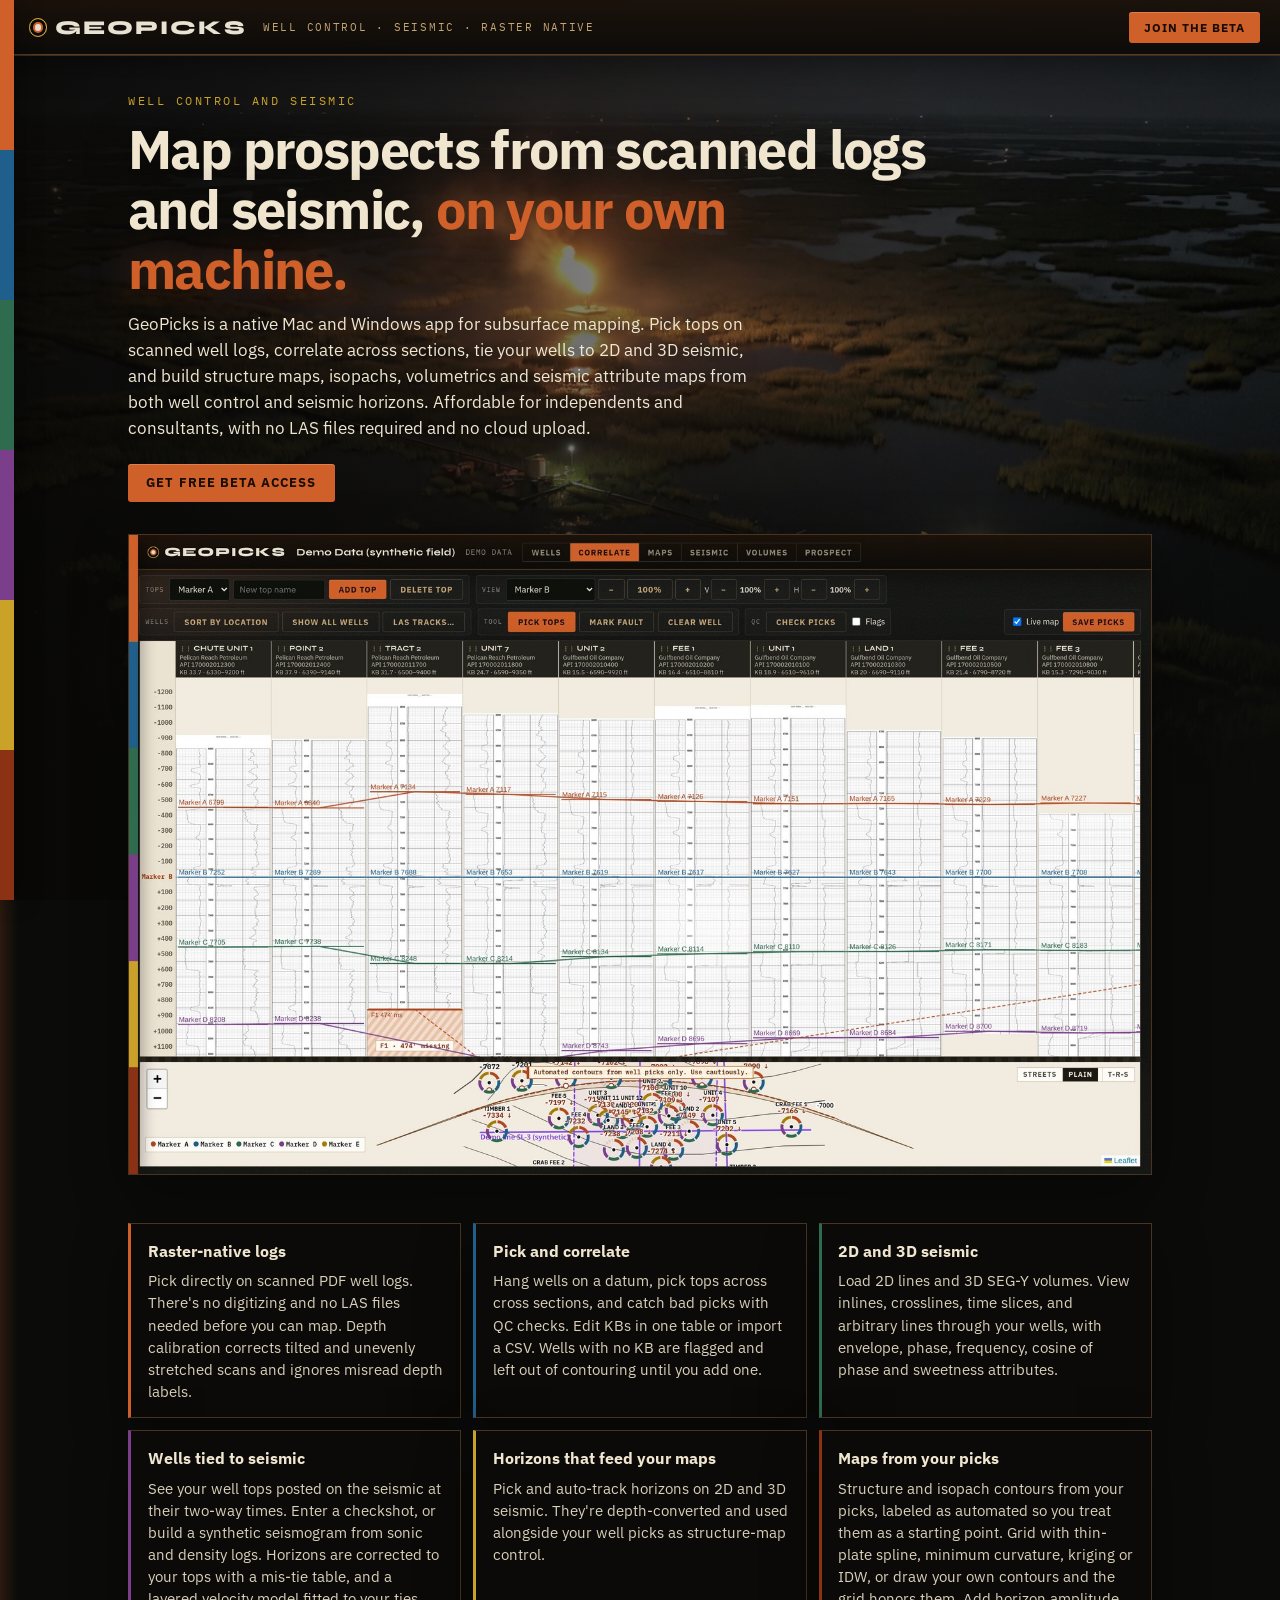
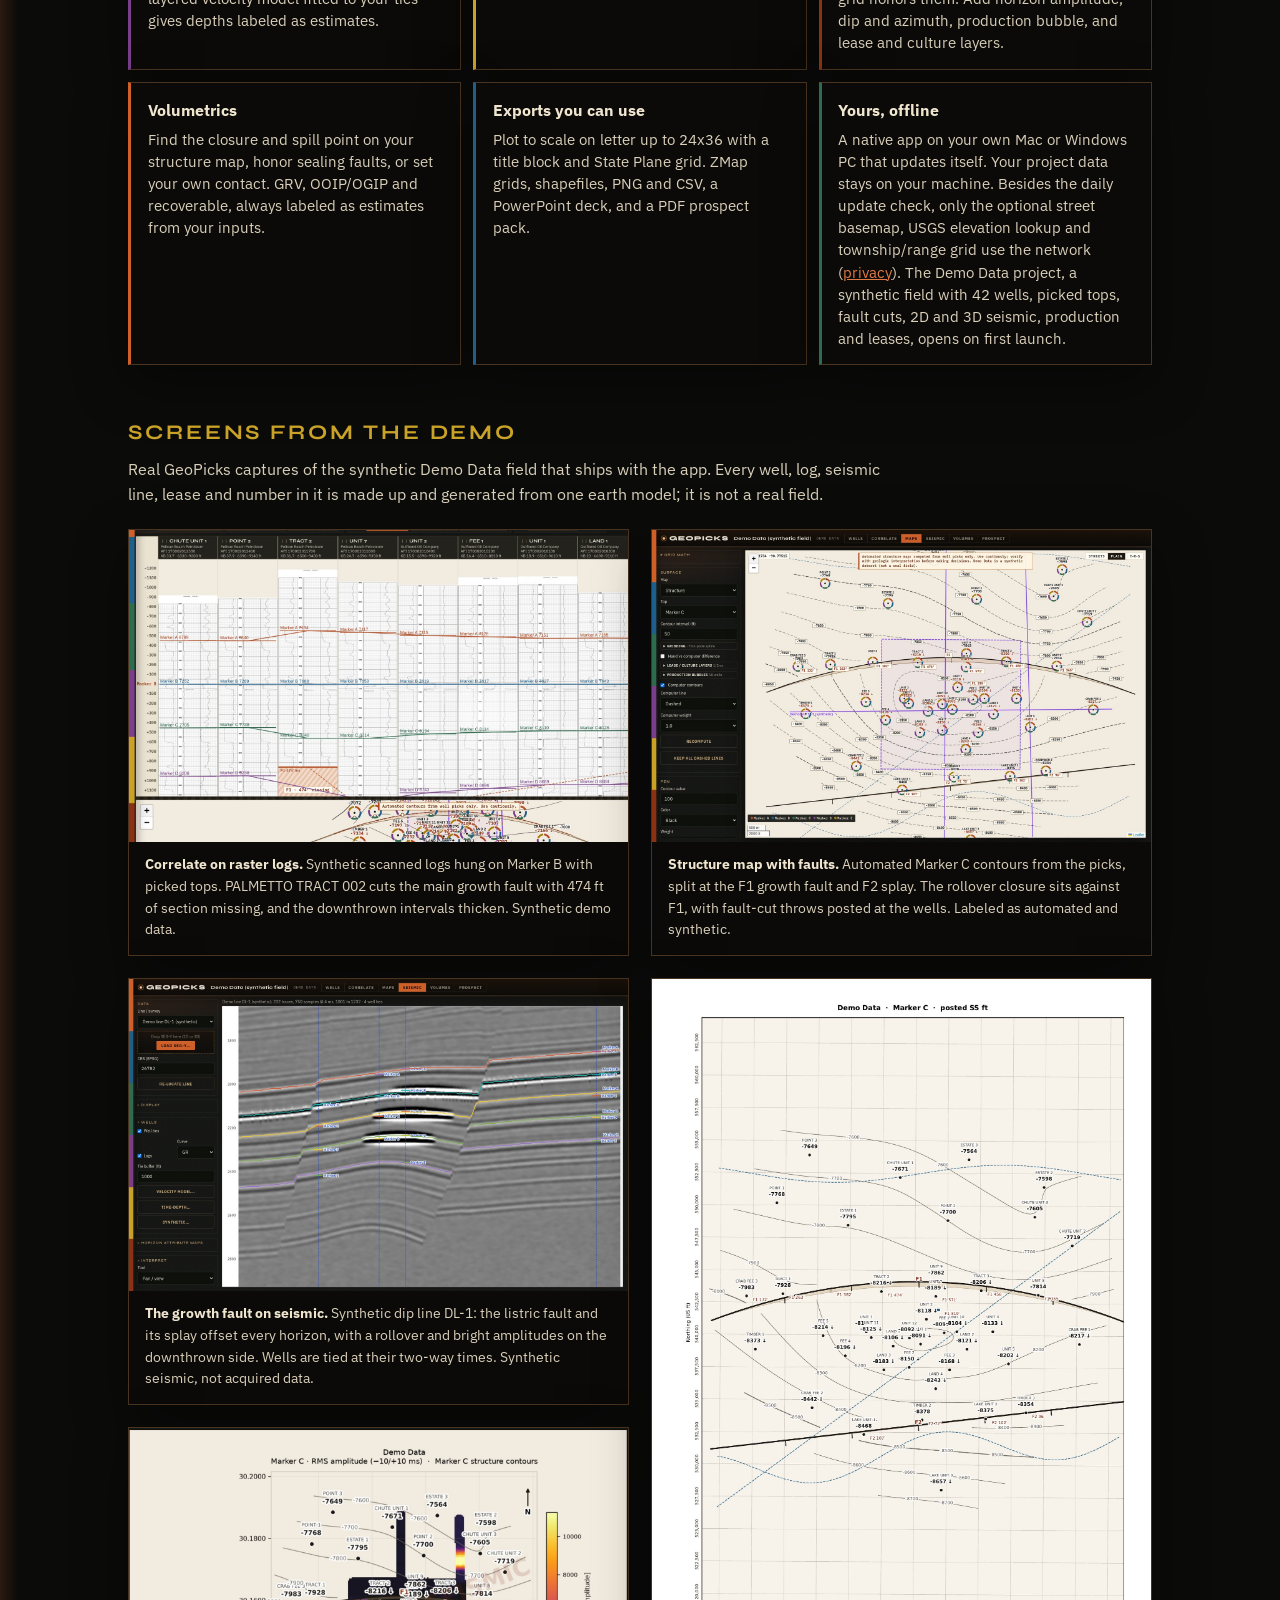
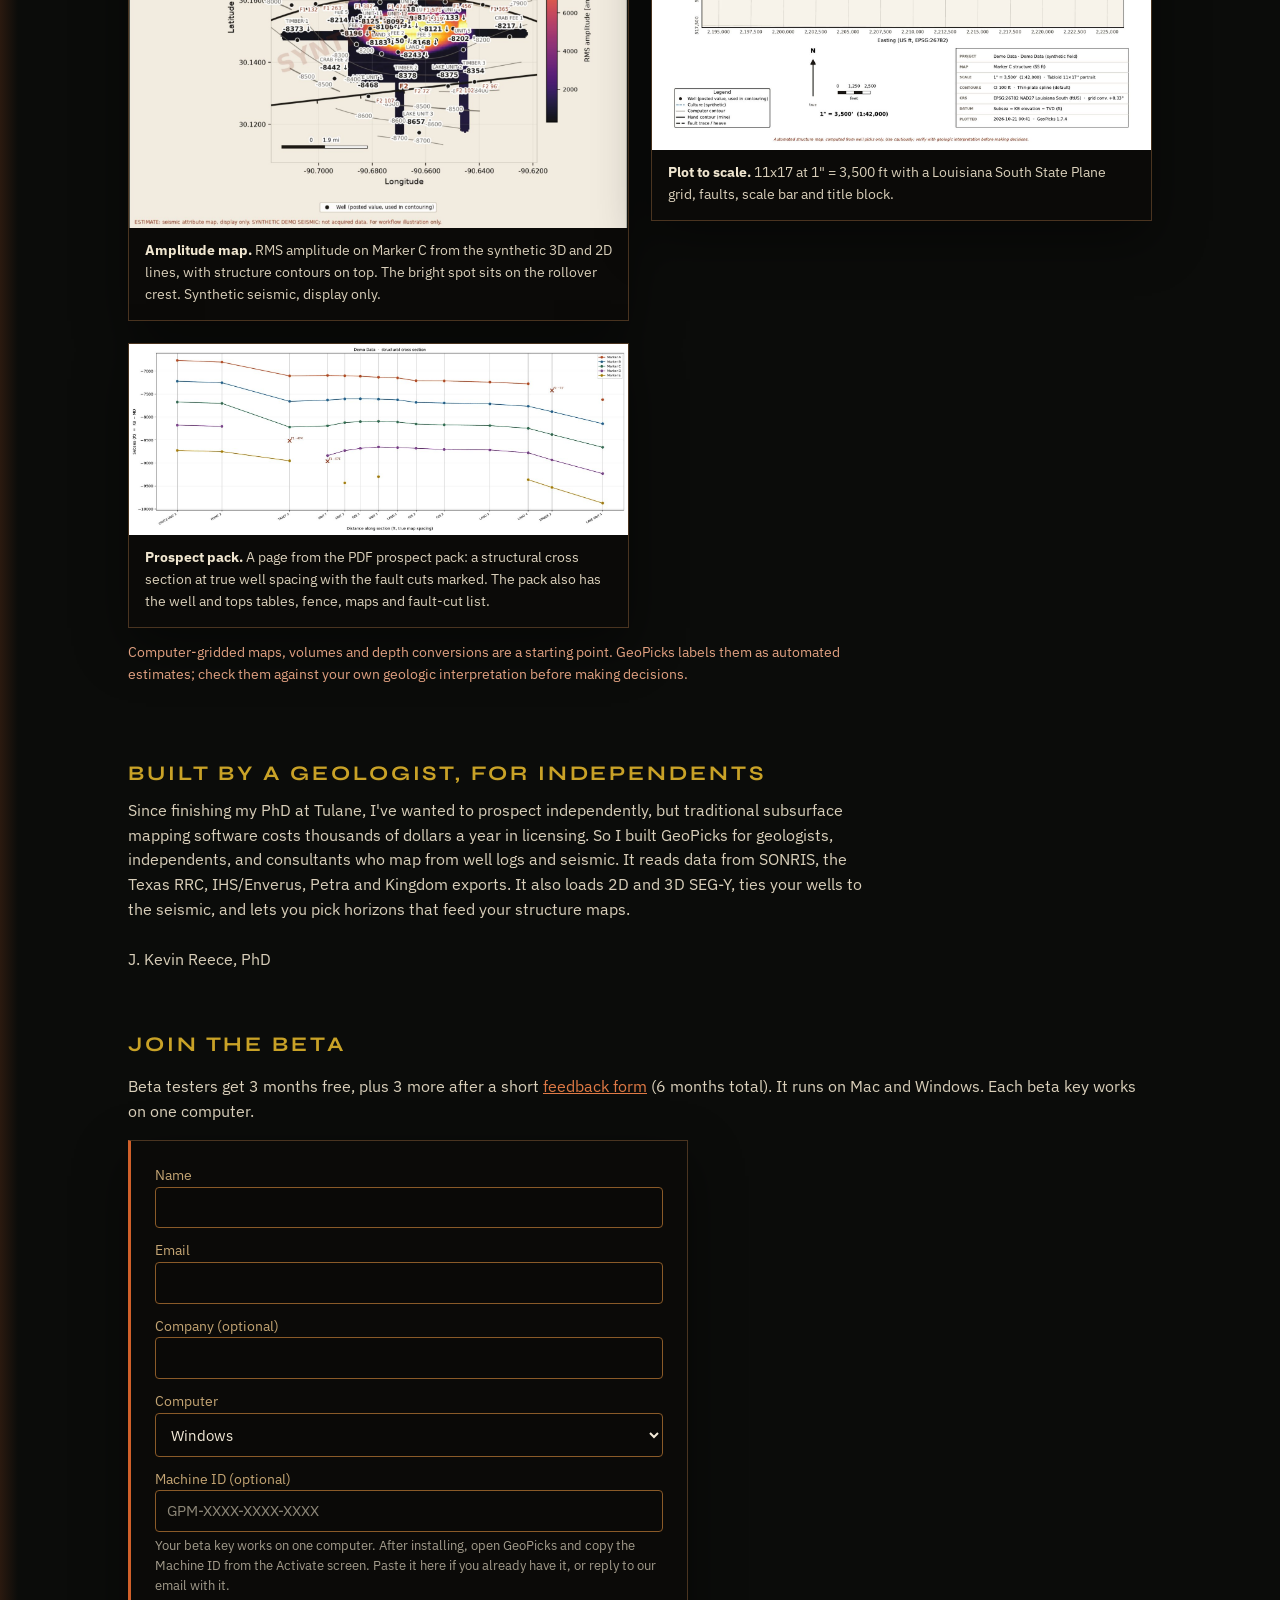
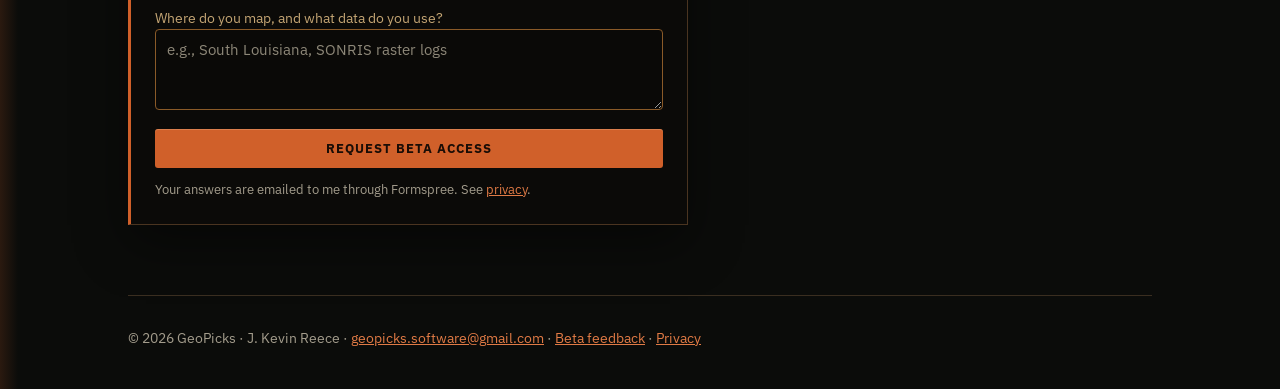
==== commit 1c746a7f: "Add files via upload" ====
--- a/index.html
+++ b/index.html
@@ -11,7 +11,7 @@
 <meta property="og:url" content="https://getgeopicks.com/">
 <meta property="og:image" content="https://getgeopicks.com/og.jpg">
 <meta property="og:image:width" content="1200"><meta property="og:image:height" content="630">
-<meta property="og:image:alt" content="GeoPicks wordmark over a Marker A structure map plotted to scale from the Bear Head Creek demo">
+<meta property="og:image:alt" content="GeoPicks Maps tab: automated Marker C structure map with growth faults from the synthetic Demo Data field that ships with the app">
 <meta name="twitter:card" content="summary_large_image">
 <meta name="twitter:title" content="GeoPicks: subsurface mapping from raster well logs and seismic">
 <meta name="twitter:description" content="Pick tops on scanned logs, tie wells to seismic, and build structure maps, volumetrics and plotted sheets on your own Mac or Windows PC. Free beta.">
@@ -52,7 +52,7 @@
 <h1>Map prospects from scanned logs and seismic, <em>on your own machine.</em></h1>
 <p>GeoPicks is a native Mac and Windows app for subsurface mapping. Pick tops on scanned well logs, correlate across sections, tie your wells to 2D and 3D seismic, and build structure maps, isopachs, volumetrics and seismic attribute maps from both well control and seismic horizons. Affordable for independents and consultants, with no LAS files required and no cloud upload.</p>
 <a class="btn" href="#beta">Get free beta access</a>
-<img class="shot" src="screenshot.jpg" width="1800" height="1017" alt="GeoPicks correlation panel and basemap for a 27-well Louisiana field">
+<img class="shot" src="images/hero-demo-data-v174.jpg" width="1600" height="1000" alt="GeoPicks correlation panel on scanned raster logs hung on Marker B, with picked tops, a growth-fault cut showing 474 ft of missing section, and the live basemap, from the synthetic Demo Data field">
 </div>
 <div class="grid">
 <div class="card"><h3>Raster-native logs</h3><p>Pick directly on scanned PDF well logs. There's no digitizing and no LAS files needed before you can map. Depth calibration corrects tilted and unevenly stretched scans and ignores misread depth labels.</p></div>
@@ -63,25 +63,27 @@
 <div class="card"><h3>Maps from your picks</h3><p>Structure and isopach contours from your picks, labeled as automated so you treat them as a starting point. Grid with thin-plate spline, minimum curvature, kriging or IDW, or draw your own contours and the grid honors them. Add horizon amplitude, dip and azimuth, production bubble, and lease and culture layers.</p></div>
 <div class="card"><h3>Volumetrics</h3><p>Find the closure and spill point on your structure map, honor sealing faults, or set your own contact. GRV, OOIP/OGIP and recoverable, always labeled as estimates from your inputs.</p></div>
 <div class="card"><h3>Exports you can use</h3><p>Plot to scale on letter up to 24x36 with a title block and State Plane grid. ZMap grids, shapefiles, PNG and CSV, a PowerPoint deck, and a PDF prospect pack.</p></div>
-<div class="card"><h3>Yours, offline</h3><p>A native app on your own Mac or Windows PC that updates itself. Your project data stays on your machine. Besides the daily update check, only the optional street basemap, USGS elevation lookup and township/range grid use the network (<a href="privacy.html">privacy</a>). The Bear Head Creek demo field, 27 wells with tops already picked, opens on first launch.</p></div>
+<div class="card"><h3>Yours, offline</h3><p>A native app on your own Mac or Windows PC that updates itself. Your project data stays on your machine. Besides the daily update check, only the optional street basemap, USGS elevation lookup and township/range grid use the network (<a href="privacy.html">privacy</a>). The Demo Data project, a synthetic field with 42 wells, picked tops, fault cuts, 2D and 3D seismic, production and leases, opens on first launch.</p></div>
 </div>
 
 <section id="screens"><h2 class="sec-h">Screens from the demo</h2>
-<p class="lede">Real captures from GeoPicks running the Bear Head Creek demo exactly as it ships with the app.</p>
+<p class="lede">Real GeoPicks captures of the synthetic Demo Data field that ships with the app. Every well, log, seismic line, lease and number in it is made up and generated from one earth model; it is not a real field.</p>
 <div class="gal">
 <div class="col">
-<figure><a href="images/structure-map.jpg"><img src="images/structure-map.jpg" width="1600" height="1000" loading="lazy" decoding="async" alt="GeoPicks Maps tab: automated Marker A structure map of the Bear Head Creek demo with posted subsea depths, dashed computer contours, wells without a KB shown as hollow circles marked no KB, the seismic line in purple, and the caution banner reading Automated structure map: computed from well picks only. Use cautiously."></a>
-<figcaption><b>Structure map from picks.</b> Automated Marker A contours with posted subsea values. Wells without a KB are flagged "no KB" and left out of the contouring.</figcaption></figure>
-<figure><a href="images/plot-to-scale-sheet-v170.jpg"><img src="images/plot-to-scale-sheet-v170.jpg" width="1602" height="1037" loading="lazy" decoding="async" alt="GeoPicks plot-to-scale sheet: Marker A structure map on an 11 by 17 inch page at 1 inch equals 2,000 feet, with State Plane easting and northing grid, scale bar, north arrow, legend and title block."></a>
-<figcaption><b>Plot to scale.</b> 11x17 at 1" = 2,000 ft with a Louisiana South State Plane grid, scale bar and title block.</figcaption></figure>
-<figure><a href="images/seismic-well-ties.jpg"><img src="images/seismic-well-ties.jpg" width="1600" height="800" loading="lazy" decoding="async" alt="GeoPicks Seismic tab: a 2D seismic line in two-way time with the demo wells drawn as vertical lines and their Marker A to D tops posted at their tied times."></a>
-<figcaption><b>Wells tied to seismic.</b> Tops posted at two-way time along the line. The demo's seismic line is synthetic demo data, not acquired seismic.</figcaption></figure>
+<figure><a href="images/demo-correlation-fault-cut-v174.jpg"><img src="images/demo-correlation-fault-cut-v174.jpg" width="1600" height="1000" loading="lazy" decoding="async" alt="GeoPicks Correlate tab: synthetic scanned raster logs hung on Marker B, with Marker A to D picks across the wells and a hatched fault cut in PALMETTO TRACT 002 labeled F1, 474 ft missing; the hanging-wall intervals are thicker than the footwall ones."></a>
+<figcaption><b>Correlate on raster logs.</b> Synthetic scanned logs hung on Marker B with picked tops. PALMETTO TRACT 002 cuts the main growth fault with 474 ft of section missing, and the downthrown intervals thicken. Synthetic demo data.</figcaption></figure>
+<figure><a href="images/demo-fault-seismic-v174.jpg"><img src="images/demo-fault-seismic-v174.jpg" width="1600" height="1000" loading="lazy" decoding="async" alt="GeoPicks Seismic tab: synthetic 2D dip line DL-1 in two-way time showing a listric growth fault and a splay offsetting the reflectors, a rollover anticline with bright amplitudes in the hanging wall, tracked Marker A to E horizons, and well ties as dashed vertical lines."></a>
+<figcaption><b>The growth fault on seismic.</b> Synthetic dip line DL-1: the listric fault and its splay offset every horizon, with a rollover and bright amplitudes on the downthrown side. Wells are tied at their two-way times. Synthetic seismic, not acquired data.</figcaption></figure>
+<figure><a href="images/demo-amplitude-map-v174.jpg"><img src="images/demo-amplitude-map-v174.jpg" width="1600" height="1282" loading="lazy" decoding="async" alt="GeoPicks horizon attribute map: RMS amplitude of Marker C extracted from the synthetic 3D survey and 2D lines, shaded from dark to bright yellow, with a bright spot on the rollover crest against the F1 fault, Marker C structure contours, posted wells, and the note that it is synthetic demo seismic."></a>
+<figcaption><b>Amplitude map.</b> RMS amplitude on Marker C from the synthetic 3D and 2D lines, with structure contours on top. The bright spot sits on the rollover crest. Synthetic seismic, display only.</figcaption></figure>
+<figure><a href="images/demo-prospect-pack-v174.jpg"><img src="images/demo-prospect-pack-v174.jpg" width="1600" height="615" loading="lazy" decoding="async" alt="Page from the GeoPicks prospect pack PDF: structural cross section of Marker A to E in subsea feet across the Demo Data wells at true map spacing, with fault cuts marked F1 474 ft, F1 571 ft and F2 72 ft."></a>
+<figcaption><b>Prospect pack.</b> A page from the PDF prospect pack: a structural cross section at true well spacing with the fault cuts marked. The pack also has the well and tops tables, fence, maps and fault-cut list.</figcaption></figure>
 </div>
 <div class="col">
-<figure><a href="images/isopach-map.jpg"><img src="images/isopach-map.jpg" width="1600" height="1000" loading="lazy" decoding="async" alt="GeoPicks Maps tab: automated Marker C to Marker A isopach map of the Bear Head Creek demo, with interval thickness in feet posted at each of the 27 wells, dashed 20-foot computer contours, and the caution banner reading Automated isopach map: computed from well picks only. Use cautiously."></a>
-<figcaption><b>Isopach from picks.</b> Marker C to Marker A thickness at all 27 demo wells, contoured every 20 ft and labeled as automated.</figcaption></figure>
-<figure><a href="images/dip-map.jpg"><img src="images/dip-map.jpg" width="1204" height="966" loading="lazy" decoding="async" alt="GeoPicks dip map of Marker A for the Bear Head Creek demo: dip in degrees shaded from pale yellow to dark brown, computed from the structure grid, with Marker A structure contours, posted subsea depths, wells without a KB shown as hollow circles marked no KB, and the note that dip is computed from the computer-gridded structure map."></a>
-<figcaption><b>Dip map.</b> Dip of Marker A from the structure grid of the 10 wells with a KB, with the structure contours on top. A first pass, labeled as computed from the automated map.</figcaption></figure>
+<figure><a href="images/demo-structure-faults-v174.jpg"><img src="images/demo-structure-faults-v174.jpg" width="1600" height="1000" loading="lazy" decoding="async" alt="GeoPicks Maps tab: automated Marker C structure map of the synthetic Demo Data field with dashed 50-foot computer contours, posted subsea depths, the F1 growth fault and F2 splay drawn with heave bands and fault-cut labels, the 3D survey outline and 2D lines in purple, and the caution banner reading Automated structure map: computed from well picks only. Use cautiously."></a>
+<figcaption><b>Structure map with faults.</b> Automated Marker C contours from the picks, split at the F1 growth fault and F2 splay. The rollover closure sits against F1, with fault-cut throws posted at the wells. Labeled as automated and synthetic.</figcaption></figure>
+<figure><a href="images/demo-plot-sheet-v174.jpg"><img src="images/demo-plot-sheet-v174.jpg" width="1600" height="2473" loading="lazy" decoding="async" alt="GeoPicks plot-to-scale sheet: Marker C structure map of the Demo Data field on an 11 by 17 inch portrait page at 1 inch equals 3,500 feet, with the growth faults, State Plane easting and northing grid, scale bar, north arrow, legend and title block."></a>
+<figcaption><b>Plot to scale.</b> 11x17 at 1" = 3,500 ft with a Louisiana South State Plane grid, faults, scale bar and title block.</figcaption></figure>
 </div>
 </div>
 <p class="caution">Computer-gridded maps, volumes and depth conversions are a starting point. GeoPicks labels them as automated estimates; check them against your own geologic interpretation before making decisions.</p>
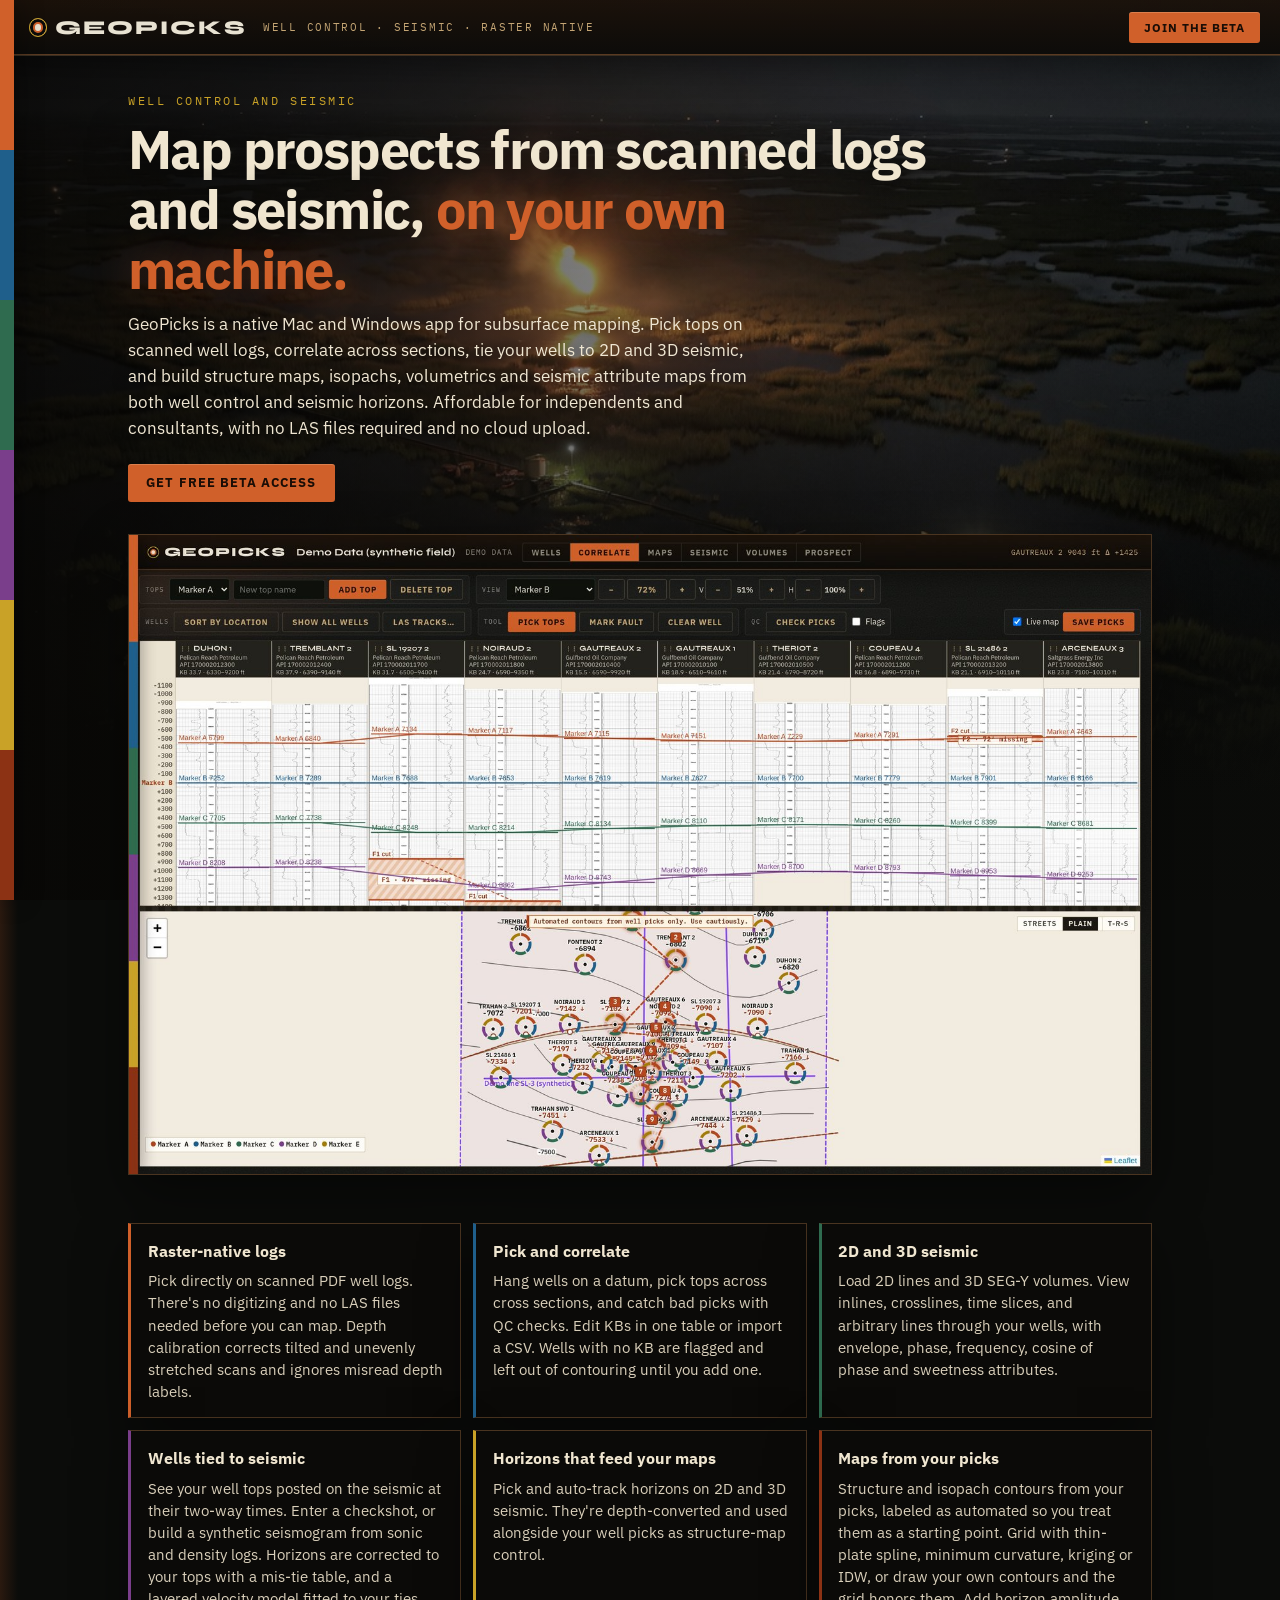
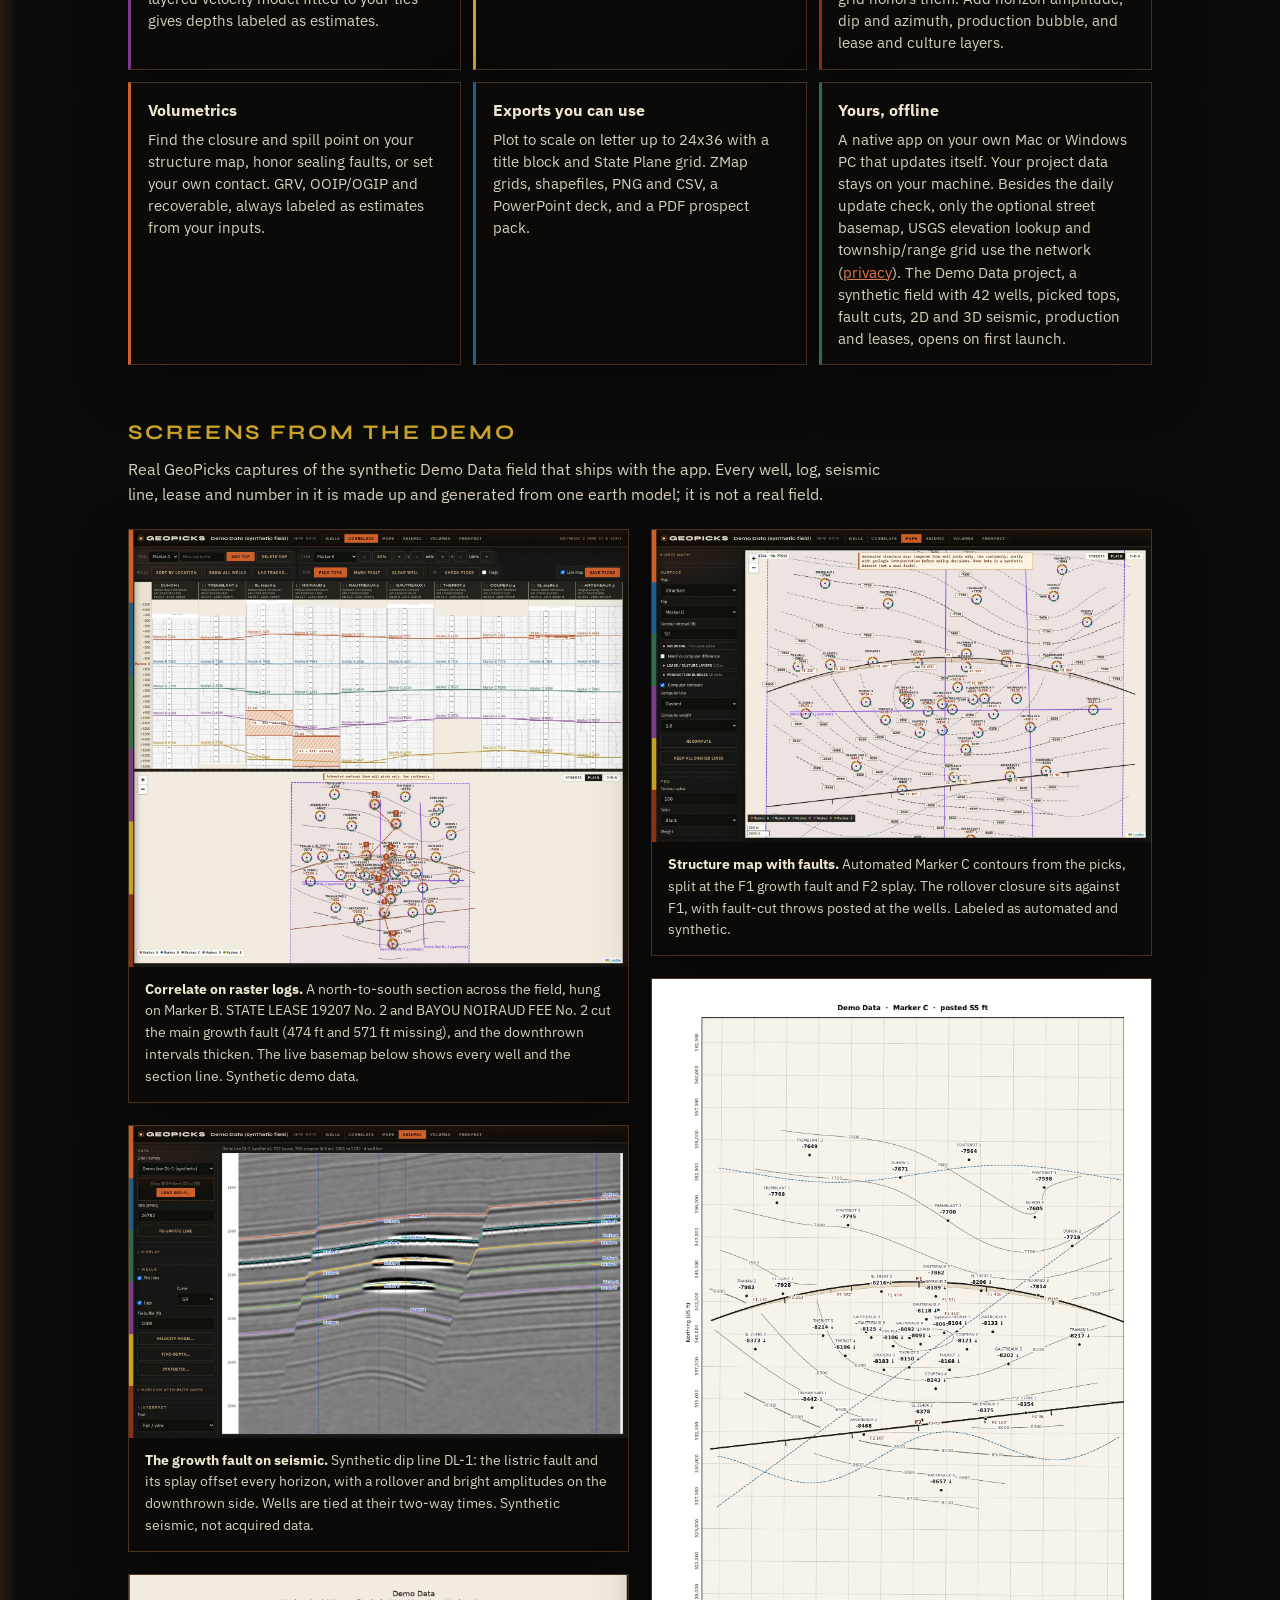
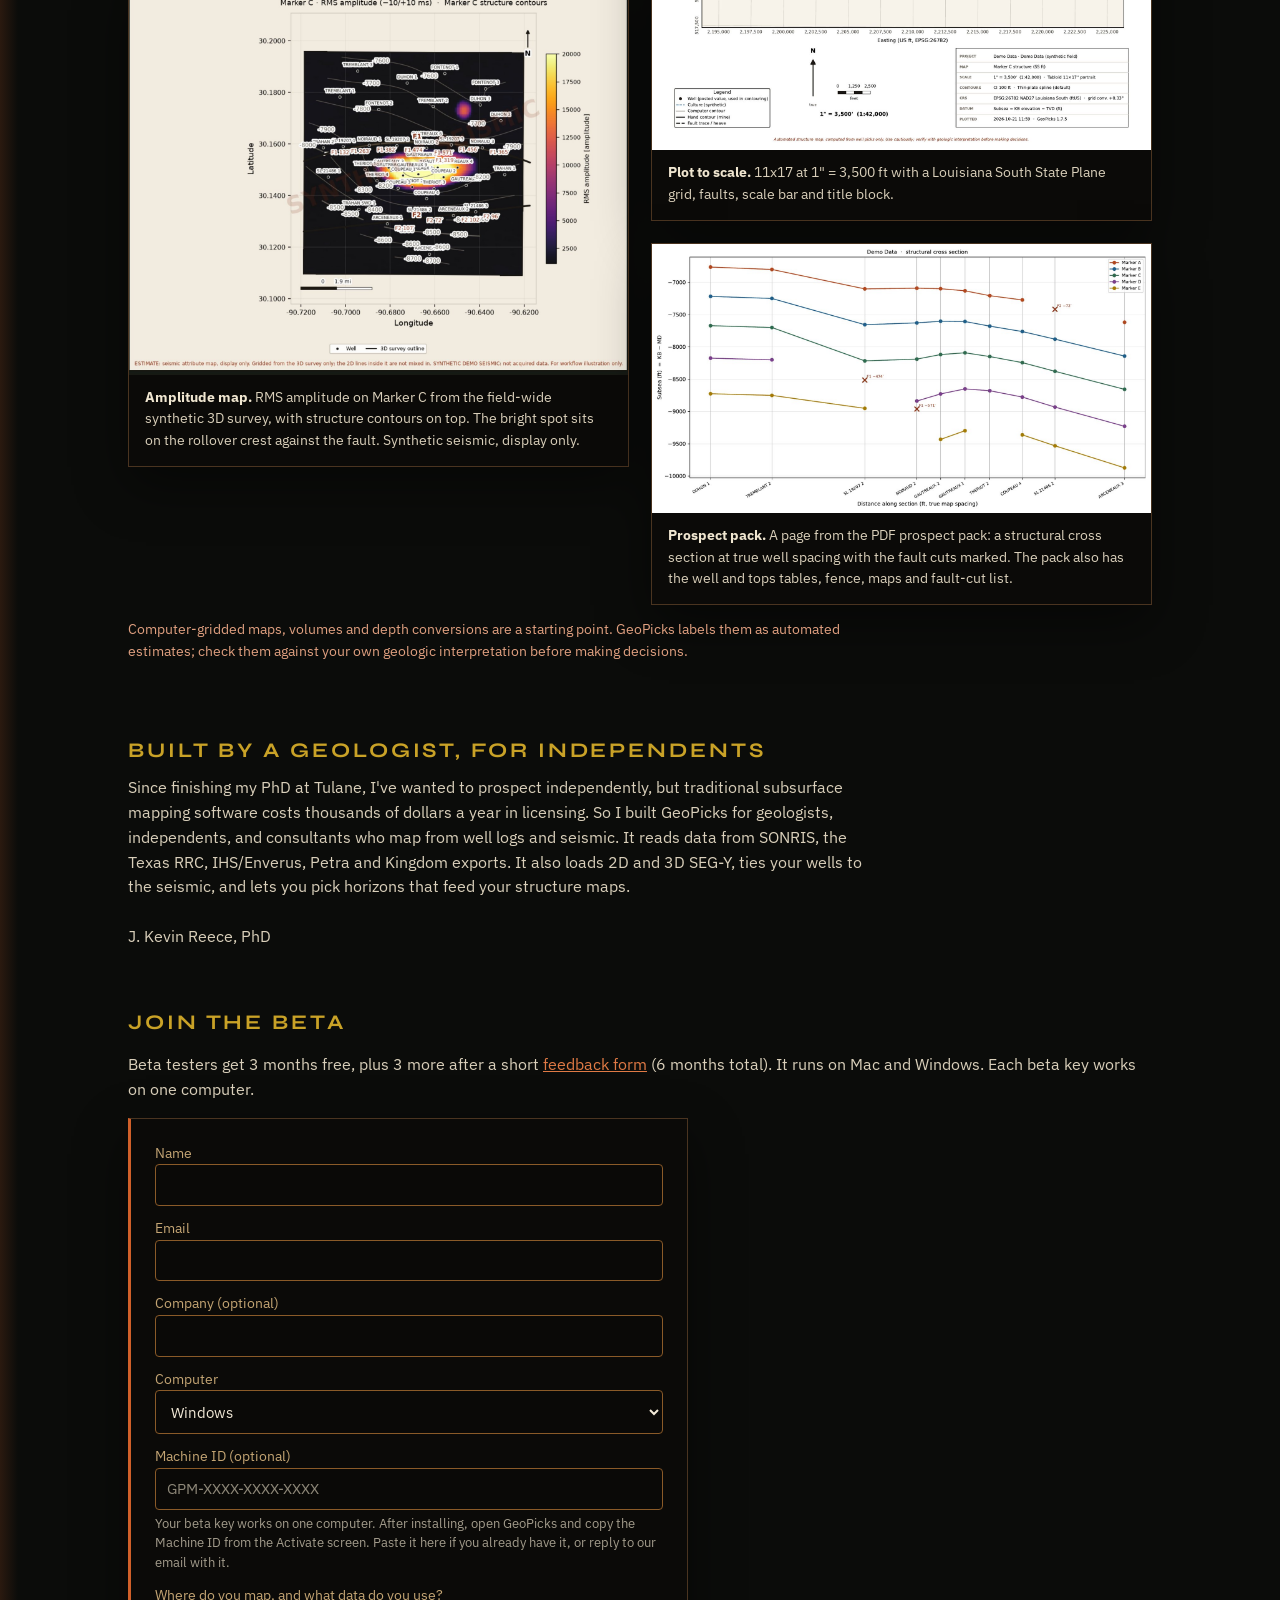
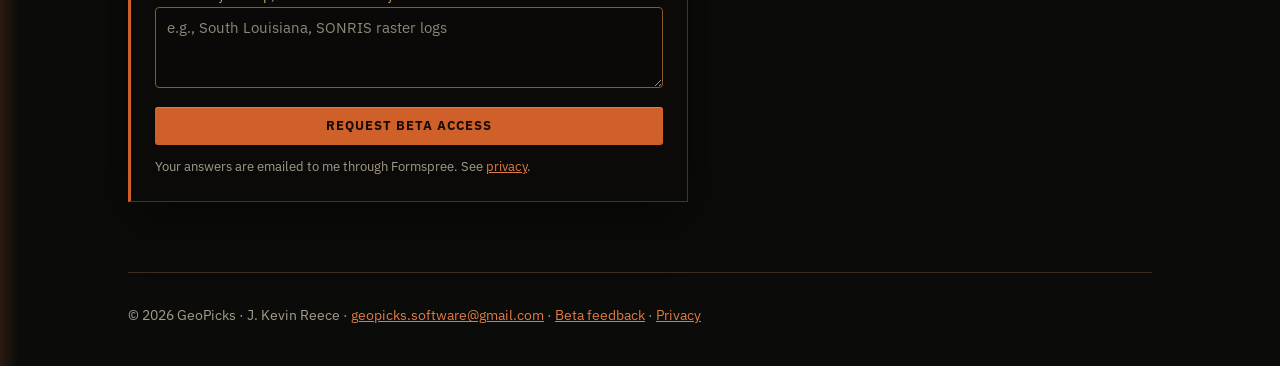
==== commit 64b8485b: "Add files via upload" ====
--- a/index.html
+++ b/index.html
@@ -9,13 +9,13 @@
 <meta property="og:title" content="GeoPicks: subsurface mapping from raster well logs and seismic">
 <meta property="og:description" content="Pick tops on scanned logs, tie wells to seismic, and build structure maps, volumetrics and plotted sheets on your own Mac or Windows PC. Free beta.">
 <meta property="og:url" content="https://getgeopicks.com/">
-<meta property="og:image" content="https://getgeopicks.com/og.jpg">
+<meta property="og:image" content="https://getgeopicks.com/og-v175.jpg">
 <meta property="og:image:width" content="1200"><meta property="og:image:height" content="630">
 <meta property="og:image:alt" content="GeoPicks Maps tab: automated Marker C structure map with growth faults from the synthetic Demo Data field that ships with the app">
 <meta name="twitter:card" content="summary_large_image">
 <meta name="twitter:title" content="GeoPicks: subsurface mapping from raster well logs and seismic">
 <meta name="twitter:description" content="Pick tops on scanned logs, tie wells to seismic, and build structure maps, volumetrics and plotted sheets on your own Mac or Windows PC. Free beta.">
-<meta name="twitter:image" content="https://getgeopicks.com/og.jpg">
+<meta name="twitter:image" content="https://getgeopicks.com/og-v175.jpg">
 <link rel="stylesheet" href="fonts/fonts.css"><link rel="stylesheet" href="site.css">
 <style>
 .wrap{max-width:1080px;margin:0 auto;padding:0 28px}
@@ -52,7 +52,7 @@
 <h1>Map prospects from scanned logs and seismic, <em>on your own machine.</em></h1>
 <p>GeoPicks is a native Mac and Windows app for subsurface mapping. Pick tops on scanned well logs, correlate across sections, tie your wells to 2D and 3D seismic, and build structure maps, isopachs, volumetrics and seismic attribute maps from both well control and seismic horizons. Affordable for independents and consultants, with no LAS files required and no cloud upload.</p>
 <a class="btn" href="#beta">Get free beta access</a>
-<img class="shot" src="images/hero-demo-data-v174.jpg" width="1600" height="1000" alt="GeoPicks correlation panel on scanned raster logs hung on Marker B, with picked tops, a growth-fault cut showing 474 ft of missing section, and the live basemap, from the synthetic Demo Data field">
+<img class="shot" src="images/hero-demo-data-v175.jpg" width="1600" height="1000" alt="GeoPicks correlation panel on scanned raster logs hung on Marker B, with picked tops, a growth-fault cut showing 474 ft of missing section, and the live basemap, from the synthetic Demo Data field">
 </div>
 <div class="grid">
 <div class="card"><h3>Raster-native logs</h3><p>Pick directly on scanned PDF well logs. There's no digitizing and no LAS files needed before you can map. Depth calibration corrects tilted and unevenly stretched scans and ignores misread depth labels.</p></div>
@@ -70,20 +70,20 @@
 <p class="lede">Real GeoPicks captures of the synthetic Demo Data field that ships with the app. Every well, log, seismic line, lease and number in it is made up and generated from one earth model; it is not a real field.</p>
 <div class="gal">
 <div class="col">
-<figure><a href="images/demo-correlation-fault-cut-v174.jpg"><img src="images/demo-correlation-fault-cut-v174.jpg" width="1600" height="1000" loading="lazy" decoding="async" alt="GeoPicks Correlate tab: synthetic scanned raster logs hung on Marker B, with Marker A to D picks across the wells and a hatched fault cut in PALMETTO TRACT 002 labeled F1, 474 ft missing; the hanging-wall intervals are thicker than the footwall ones."></a>
-<figcaption><b>Correlate on raster logs.</b> Synthetic scanned logs hung on Marker B with picked tops. PALMETTO TRACT 002 cuts the main growth fault with 474 ft of section missing, and the downthrown intervals thicken. Synthetic demo data.</figcaption></figure>
-<figure><a href="images/demo-fault-seismic-v174.jpg"><img src="images/demo-fault-seismic-v174.jpg" width="1600" height="1000" loading="lazy" decoding="async" alt="GeoPicks Seismic tab: synthetic 2D dip line DL-1 in two-way time showing a listric growth fault and a splay offsetting the reflectors, a rollover anticline with bright amplitudes in the hanging wall, tracked Marker A to E horizons, and well ties as dashed vertical lines."></a>
+<figure><a href="images/demo-correlation-fault-cut-v175.jpg"><img src="images/demo-correlation-fault-cut-v175.jpg" width="1600" height="1400" loading="lazy" decoding="async" alt="GeoPicks Correlate tab: a 10-well north to south cross-section of synthetic scanned raster logs hung on Marker B, with Marker A to E picks across every well, hatched fault cuts in SL 19207 2 (F1, 474 ft missing), NOIRAUD 2 (F1, 571 ft missing) and SL 21486 2 (F2, 72 ft missing), and below it the live basemap of the whole field with all 42 wells, both faults and the numbered section line."></a>
+<figcaption><b>Correlate on raster logs.</b> A north-to-south section across the field, hung on Marker B. STATE LEASE 19207 No. 2 and BAYOU NOIRAUD FEE No. 2 cut the main growth fault (474 ft and 571 ft missing), and the downthrown intervals thicken. The live basemap below shows every well and the section line. Synthetic demo data.</figcaption></figure>
+<figure><a href="images/demo-fault-seismic-v175.jpg"><img src="images/demo-fault-seismic-v175.jpg" width="1600" height="1000" loading="lazy" decoding="async" alt="GeoPicks Seismic tab: synthetic 2D dip line DL-1 in two-way time showing a listric growth fault and a splay offsetting the reflectors, a rollover anticline with bright amplitudes in the hanging wall, tracked Marker A to E horizons, and well ties as dashed vertical lines."></a>
 <figcaption><b>The growth fault on seismic.</b> Synthetic dip line DL-1: the listric fault and its splay offset every horizon, with a rollover and bright amplitudes on the downthrown side. Wells are tied at their two-way times. Synthetic seismic, not acquired data.</figcaption></figure>
-<figure><a href="images/demo-amplitude-map-v174.jpg"><img src="images/demo-amplitude-map-v174.jpg" width="1600" height="1282" loading="lazy" decoding="async" alt="GeoPicks horizon attribute map: RMS amplitude of Marker C extracted from the synthetic 3D survey and 2D lines, shaded from dark to bright yellow, with a bright spot on the rollover crest against the F1 fault, Marker C structure contours, posted wells, and the note that it is synthetic demo seismic."></a>
-<figcaption><b>Amplitude map.</b> RMS amplitude on Marker C from the synthetic 3D and 2D lines, with structure contours on top. The bright spot sits on the rollover crest. Synthetic seismic, display only.</figcaption></figure>
-<figure><a href="images/demo-prospect-pack-v174.jpg"><img src="images/demo-prospect-pack-v174.jpg" width="1600" height="615" loading="lazy" decoding="async" alt="Page from the GeoPicks prospect pack PDF: structural cross section of Marker A to E in subsea feet across the Demo Data wells at true map spacing, with fault cuts marked F1 474 ft, F1 571 ft and F2 72 ft."></a>
-<figcaption><b>Prospect pack.</b> A page from the PDF prospect pack: a structural cross section at true well spacing with the fault cuts marked. The pack also has the well and tops tables, fence, maps and fault-cut list.</figcaption></figure>
+<figure><a href="images/demo-amplitude-map-v175.jpg"><img src="images/demo-amplitude-map-v175.jpg" width="1600" height="1282" loading="lazy" decoding="async" alt="GeoPicks horizon attribute map: RMS amplitude of Marker C from the field-wide synthetic 3D survey, shaded from dark to bright yellow inside the survey outline, with a bright spot on the rollover crest against the F1 fault, a smaller one on the footwall dome, Marker C structure contours, labelled wells, and the note that it is synthetic demo seismic."></a>
+<figcaption><b>Amplitude map.</b> RMS amplitude on Marker C from the field-wide synthetic 3D survey, with structure contours on top. The bright spot sits on the rollover crest against the fault. Synthetic seismic, display only.</figcaption></figure>
 </div>
 <div class="col">
-<figure><a href="images/demo-structure-faults-v174.jpg"><img src="images/demo-structure-faults-v174.jpg" width="1600" height="1000" loading="lazy" decoding="async" alt="GeoPicks Maps tab: automated Marker C structure map of the synthetic Demo Data field with dashed 50-foot computer contours, posted subsea depths, the F1 growth fault and F2 splay drawn with heave bands and fault-cut labels, the 3D survey outline and 2D lines in purple, and the caution banner reading Automated structure map: computed from well picks only. Use cautiously."></a>
+<figure><a href="images/demo-structure-faults-v175.jpg"><img src="images/demo-structure-faults-v175.jpg" width="1600" height="1000" loading="lazy" decoding="async" alt="GeoPicks Maps tab: automated Marker C structure map of the synthetic Demo Data field with dashed 50-foot computer contours, posted subsea depths, the F1 growth fault and F2 splay drawn with heave bands and fault-cut labels, the 3D survey outline and 2D lines in purple, and the caution banner reading Automated structure map: computed from well picks only. Use cautiously."></a>
 <figcaption><b>Structure map with faults.</b> Automated Marker C contours from the picks, split at the F1 growth fault and F2 splay. The rollover closure sits against F1, with fault-cut throws posted at the wells. Labeled as automated and synthetic.</figcaption></figure>
-<figure><a href="images/demo-plot-sheet-v174.jpg"><img src="images/demo-plot-sheet-v174.jpg" width="1600" height="2473" loading="lazy" decoding="async" alt="GeoPicks plot-to-scale sheet: Marker C structure map of the Demo Data field on an 11 by 17 inch portrait page at 1 inch equals 3,500 feet, with the growth faults, State Plane easting and northing grid, scale bar, north arrow, legend and title block."></a>
+<figure><a href="images/demo-plot-sheet-v175.jpg"><img src="images/demo-plot-sheet-v175.jpg" width="1600" height="2473" loading="lazy" decoding="async" alt="GeoPicks plot-to-scale sheet: Marker C structure map of the Demo Data field on an 11 by 17 inch portrait page at 1 inch equals 3,500 feet, with the growth faults, State Plane easting and northing grid, scale bar, north arrow, legend and title block."></a>
 <figcaption><b>Plot to scale.</b> 11x17 at 1" = 3,500 ft with a Louisiana South State Plane grid, faults, scale bar and title block.</figcaption></figure>
+<figure><a href="images/demo-prospect-pack-v175.jpg"><img src="images/demo-prospect-pack-v175.jpg" width="1600" height="862" loading="lazy" decoding="async" alt="Page from the GeoPicks prospect pack PDF: structural cross section of Marker A to E in subsea feet across a 10-well north to south section of the Demo Data field at true map spacing, with fault cuts marked F1 474 ft, F1 571 ft and F2 72 ft."></a>
+<figcaption><b>Prospect pack.</b> A page from the PDF prospect pack: a structural cross section at true well spacing with the fault cuts marked. The pack also has the well and tops tables, fence, maps and fault-cut list.</figcaption></figure>
 </div>
 </div>
 <p class="caution">Computer-gridded maps, volumes and depth conversions are a starting point. GeoPicks labels them as automated estimates; check them against your own geologic interpretation before making decisions.</p>
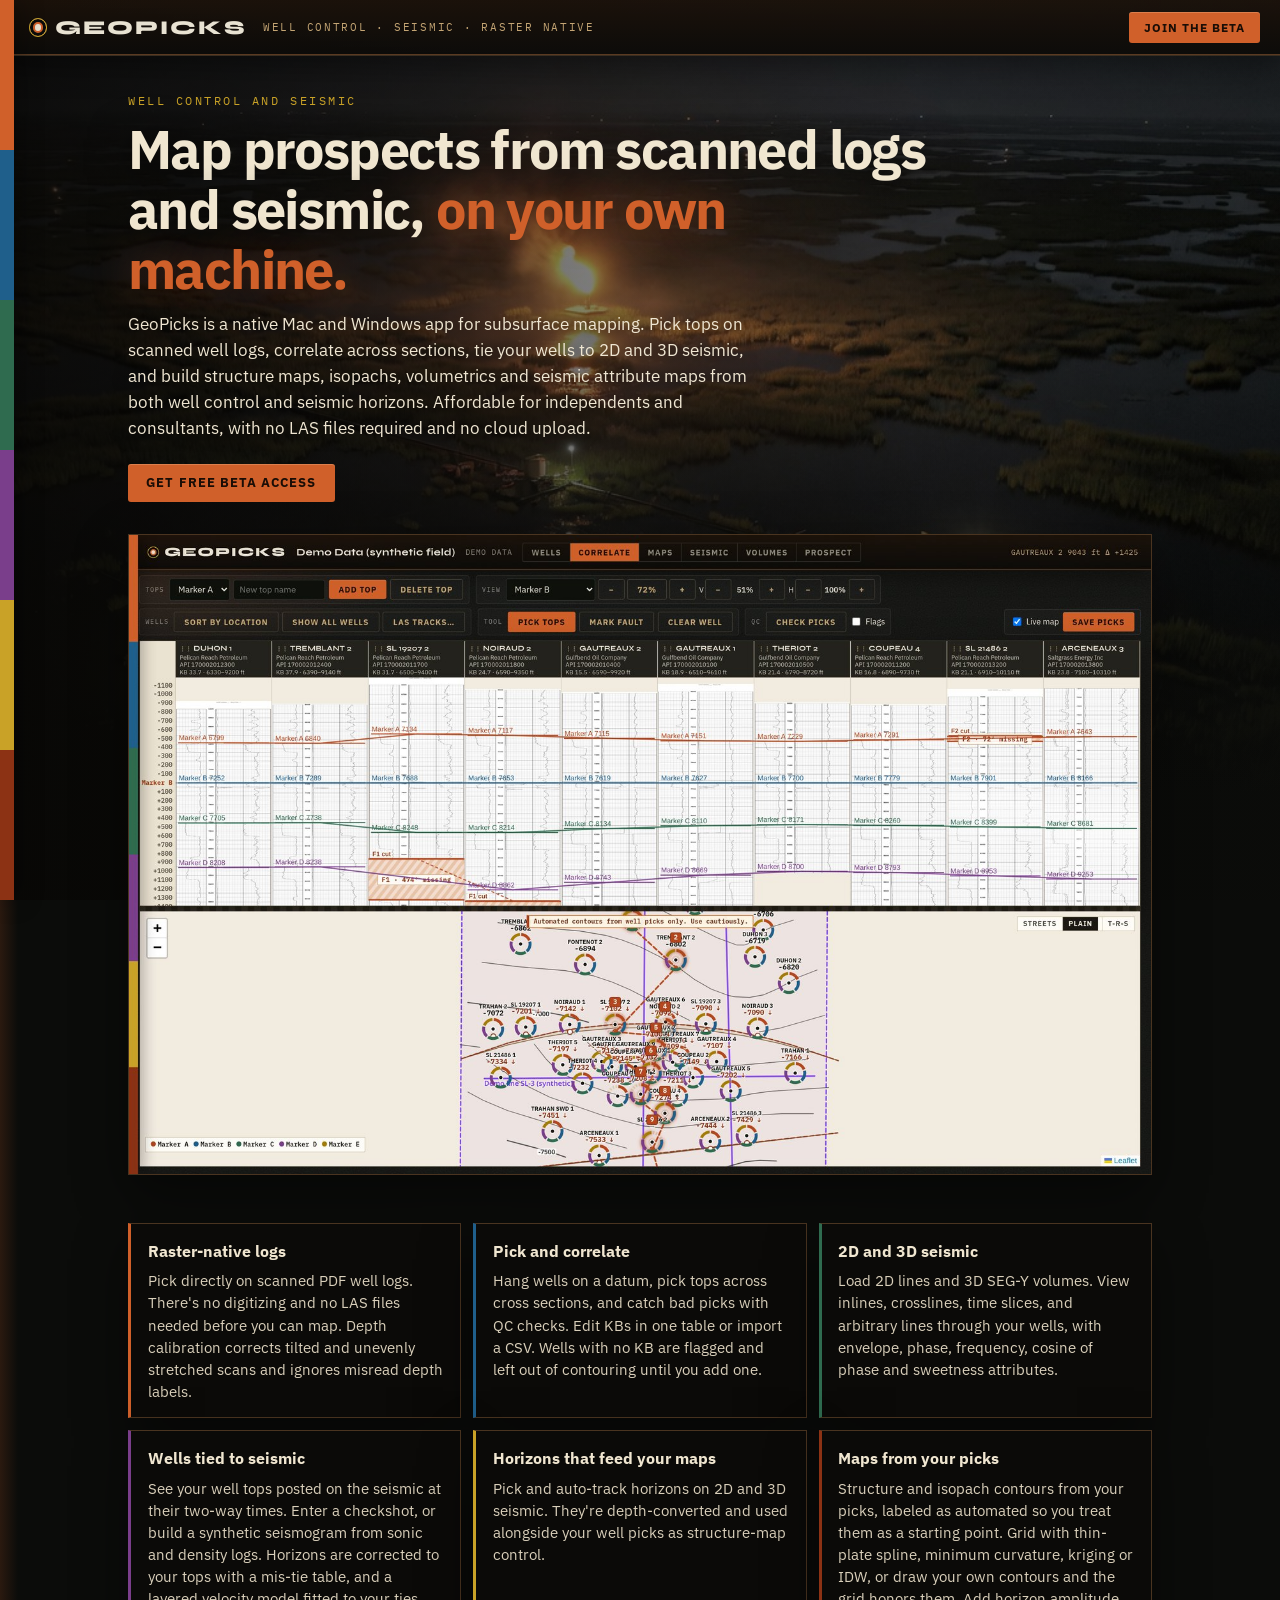
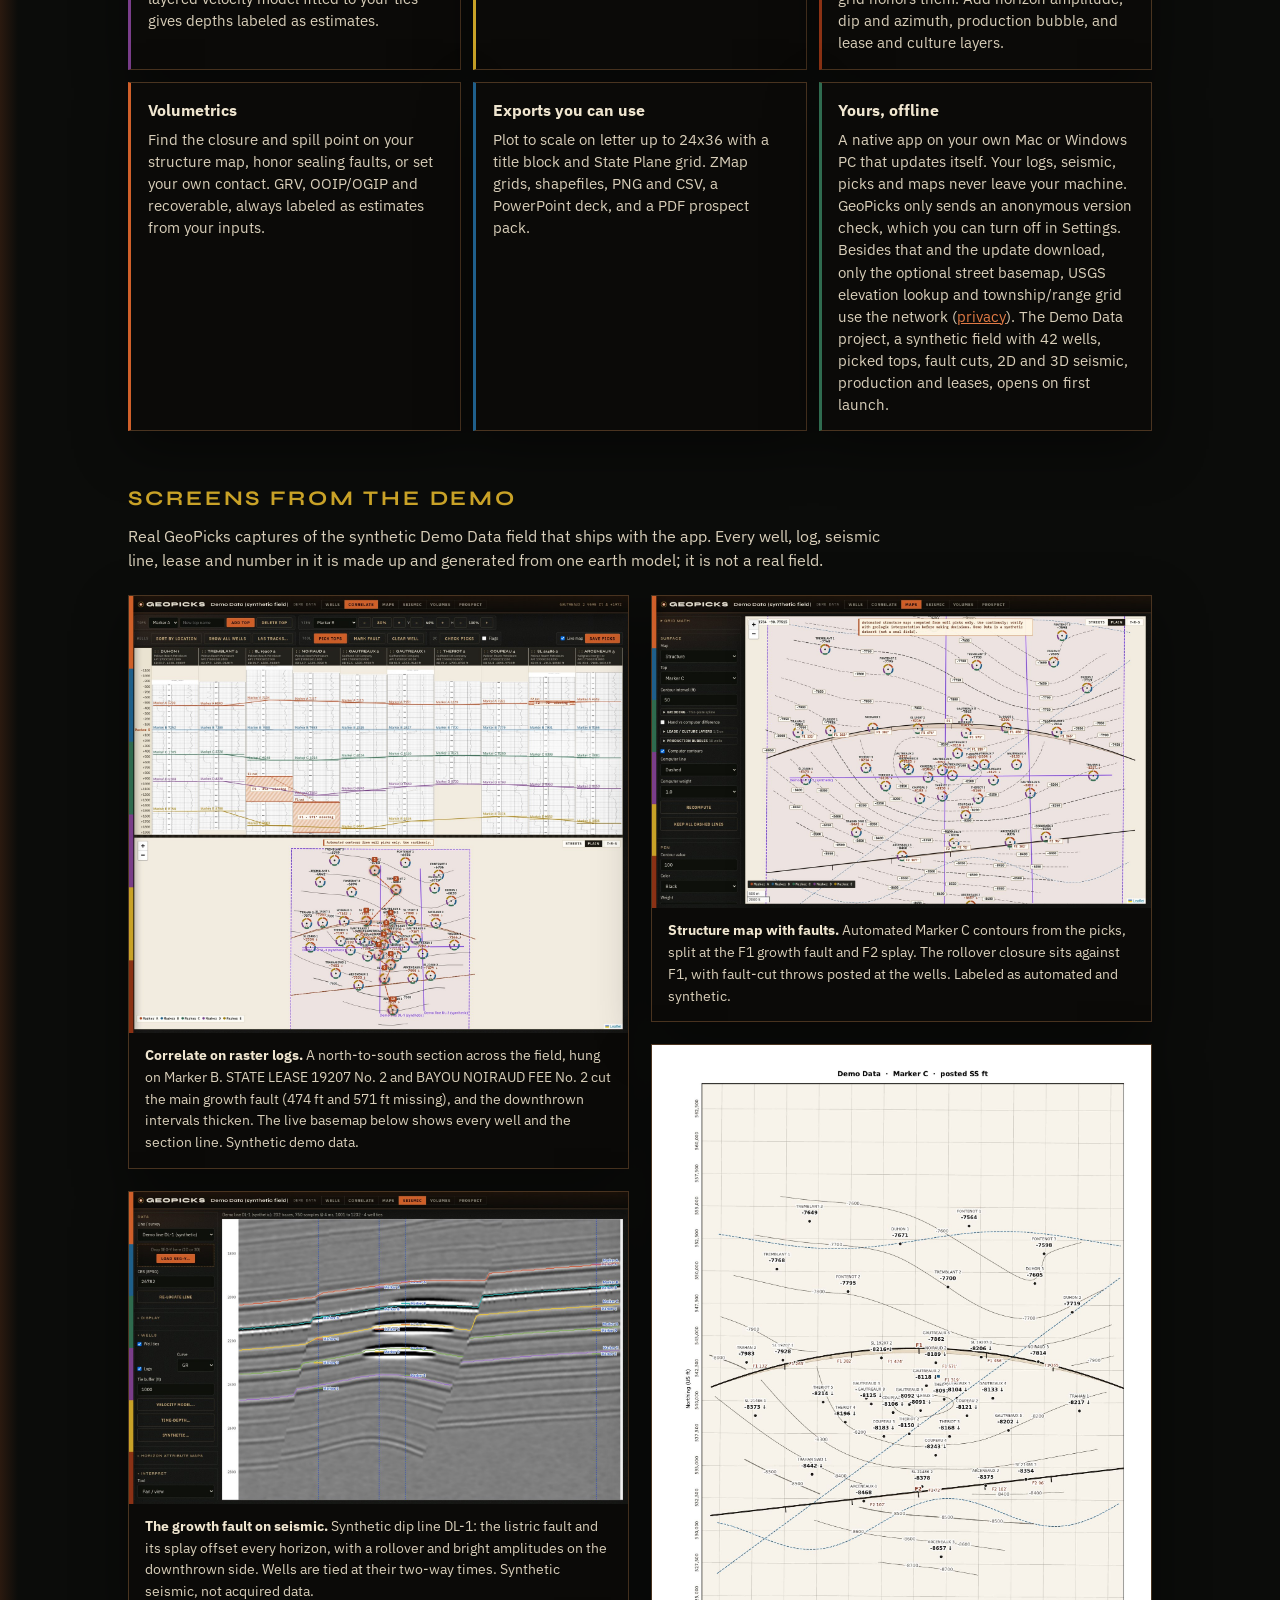
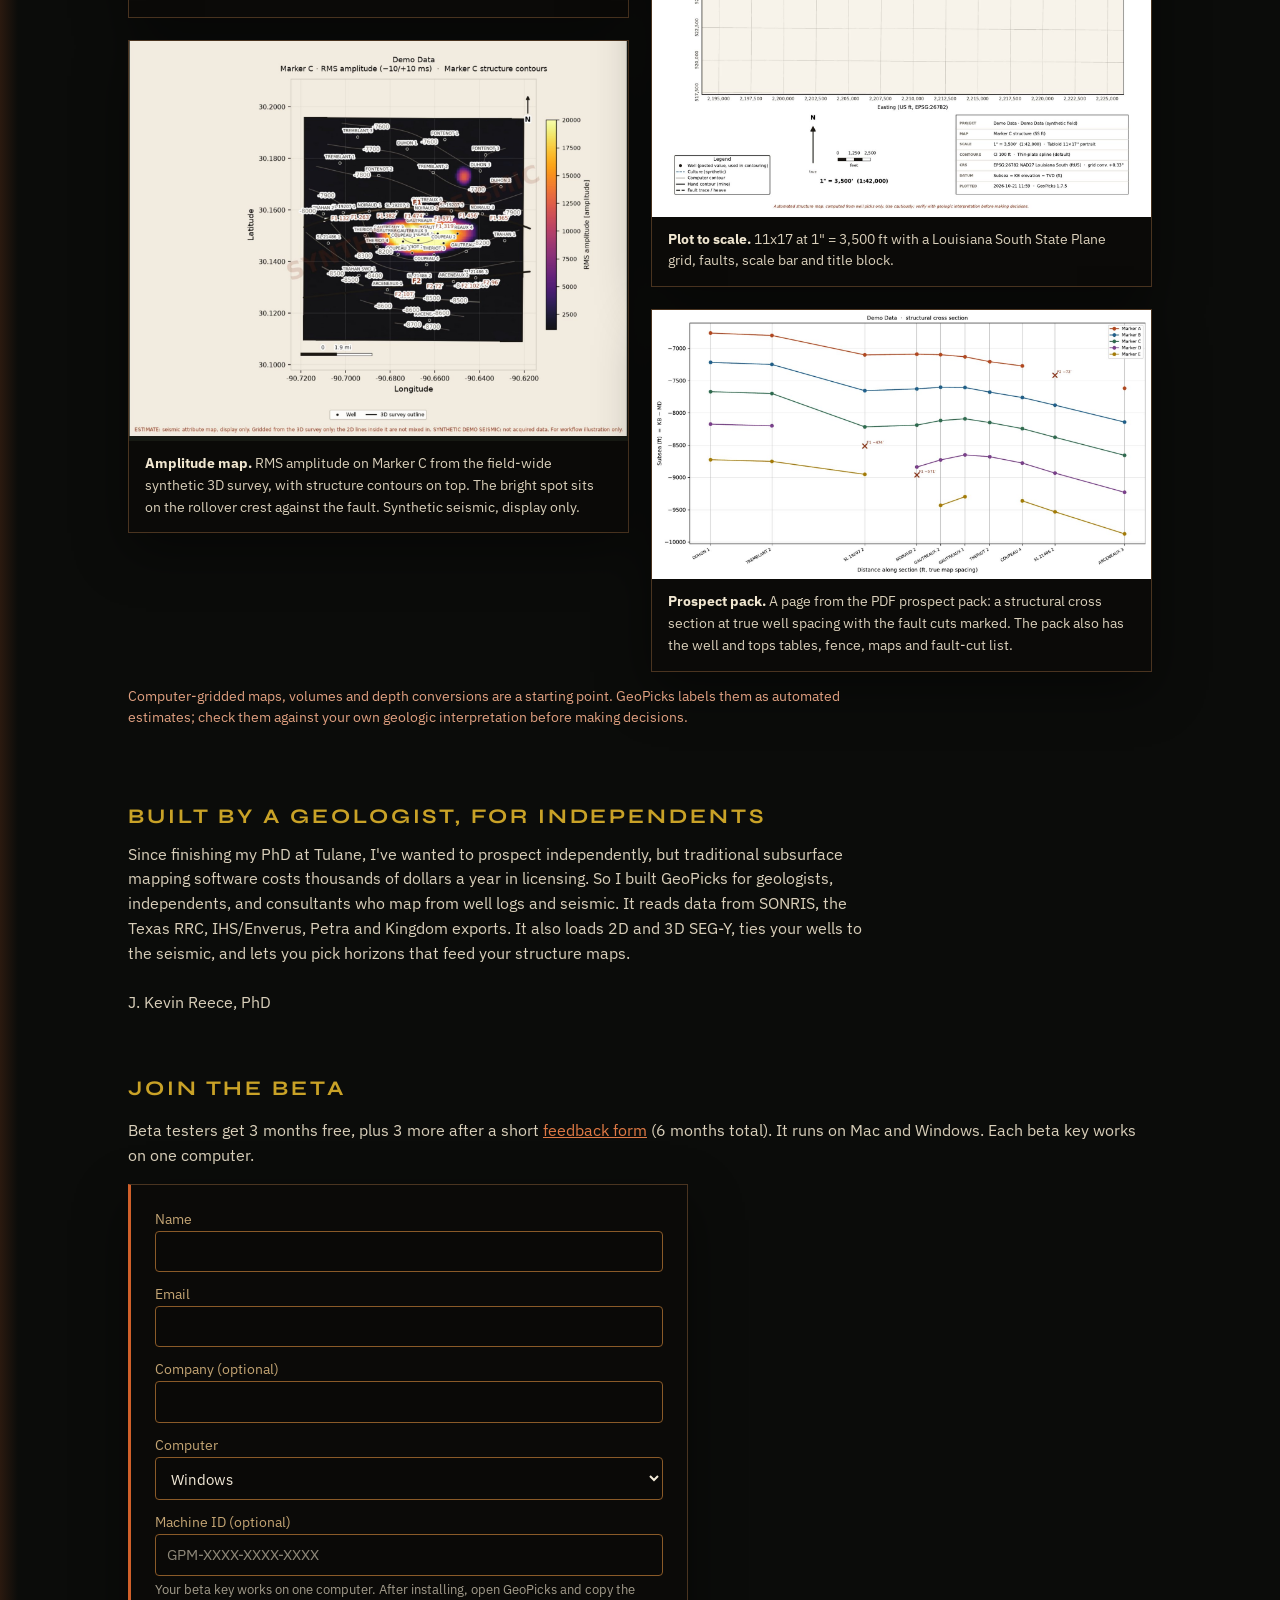
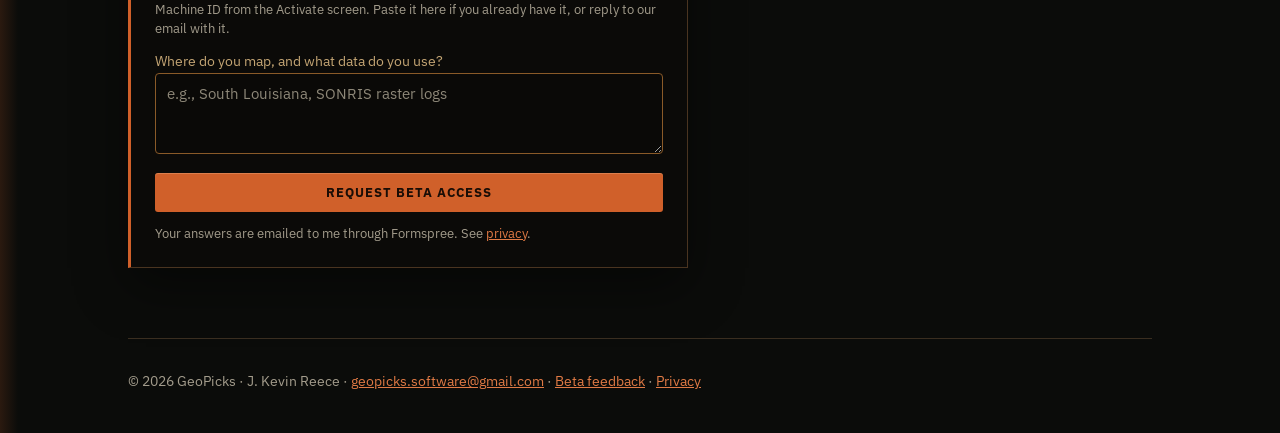
==== commit 78a9e725: "Add files via upload" ====
--- a/index.html
+++ b/index.html
@@ -63,7 +63,7 @@
 <div class="card"><h3>Maps from your picks</h3><p>Structure and isopach contours from your picks, labeled as automated so you treat them as a starting point. Grid with thin-plate spline, minimum curvature, kriging or IDW, or draw your own contours and the grid honors them. Add horizon amplitude, dip and azimuth, production bubble, and lease and culture layers.</p></div>
 <div class="card"><h3>Volumetrics</h3><p>Find the closure and spill point on your structure map, honor sealing faults, or set your own contact. GRV, OOIP/OGIP and recoverable, always labeled as estimates from your inputs.</p></div>
 <div class="card"><h3>Exports you can use</h3><p>Plot to scale on letter up to 24x36 with a title block and State Plane grid. ZMap grids, shapefiles, PNG and CSV, a PowerPoint deck, and a PDF prospect pack.</p></div>
-<div class="card"><h3>Yours, offline</h3><p>A native app on your own Mac or Windows PC that updates itself. Your project data stays on your machine. Besides the daily update check, only the optional street basemap, USGS elevation lookup and township/range grid use the network (<a href="privacy.html">privacy</a>). The Demo Data project, a synthetic field with 42 wells, picked tops, fault cuts, 2D and 3D seismic, production and leases, opens on first launch.</p></div>
+<div class="card"><h3>Yours, offline</h3><p>A native app on your own Mac or Windows PC that updates itself. Your logs, seismic, picks and maps never leave your machine. GeoPicks only sends an anonymous version check, which you can turn off in Settings. Besides that and the update download, only the optional street basemap, USGS elevation lookup and township/range grid use the network (<a href="privacy.html">privacy</a>). The Demo Data project, a synthetic field with 42 wells, picked tops, fault cuts, 2D and 3D seismic, production and leases, opens on first launch.</p></div>
 </div>
 
 <section id="screens"><h2 class="sec-h">Screens from the demo</h2>
